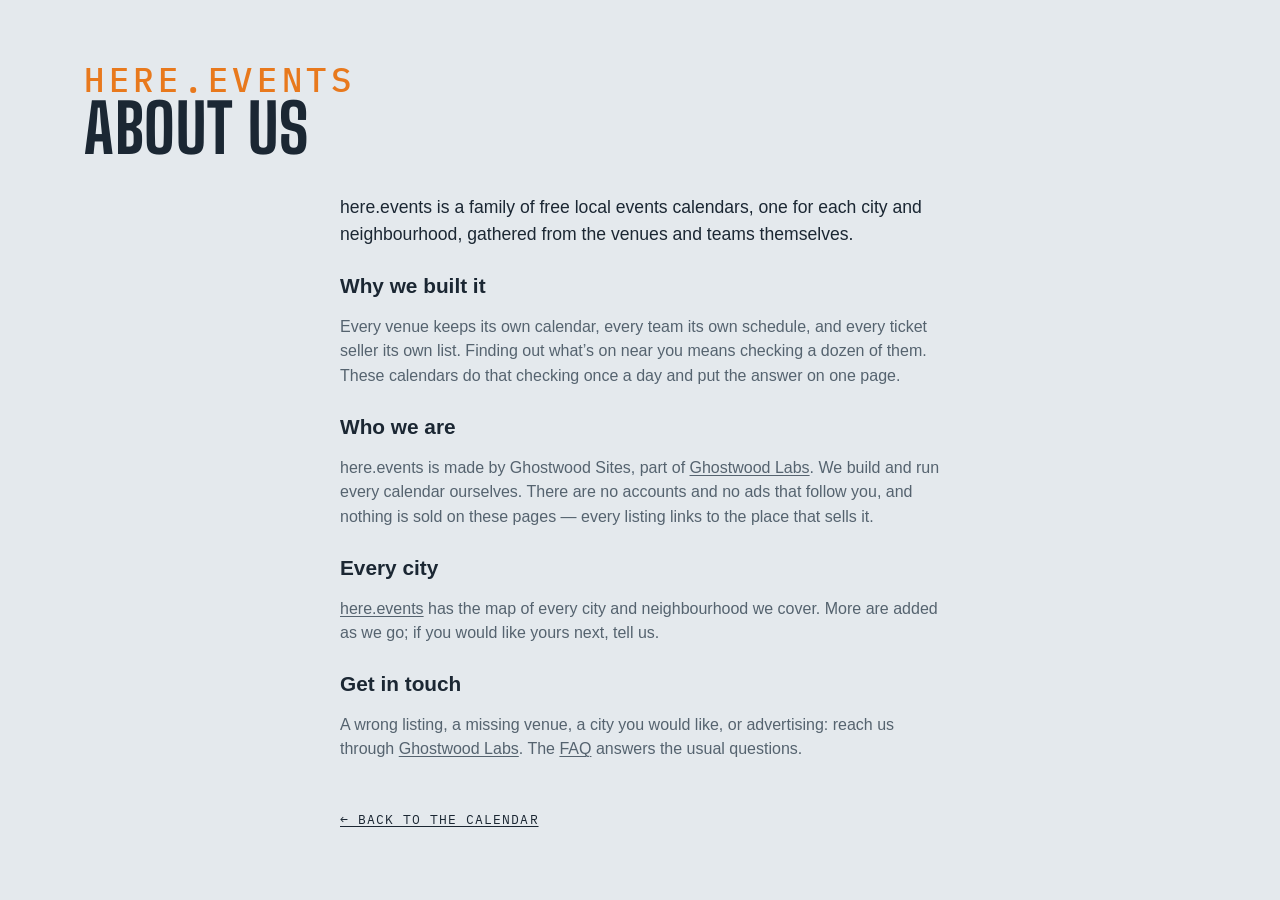
==== site/about.html @ 15df8cbb "Sources and About Us as their own pages, FAQ the same on every site, More Cities centred Co-Authored" ====
<!DOCTYPE html>
<html lang="en">
<head>
<meta charset="utf-8">
<meta name="viewport" content="width=device-width, initial-scale=1, viewport-fit=cover">
<meta name="theme-color" media="(prefers-color-scheme: light)" content="#edf1f4">
<meta name="theme-color" media="(prefers-color-scheme: dark)" content="#141a20">
<script>
  try {
    var t = localStorage.getItem('lqa-theme');
    var PHONE = '(max-width: 640px), (pointer: coarse) and (max-height: 500px)';
    if ((t === 'light' || t === 'dark') && !matchMedia(PHONE).matches) document.documentElement.dataset.theme = t;
  } catch (e) { /* no storage — system it is */ }
</script>
<title>About Us — here.events</title>
<meta name="description" content="About here.events: free local events calendars for each city and neighbourhood, gathered from the venues and teams themselves.">
<link rel="icon" href="favicon.svg" type="image/svg+xml">
<link rel="preconnect" href="https://fonts.googleapis.com">
<link rel="preconnect" href="https://fonts.gstatic.com" crossorigin>
<link href="https://fonts.googleapis.com/css2?family=Big+Shoulders:opsz,wght@10..72,500;10..72,700&family=IBM+Plex+Mono:wght@400;500&display=swap" rel="stylesheet">
<link rel="stylesheet" href="styles.css?v=__V__">
<script src="city.js?v=__V__"></script>
</head>
<body>

<!-- the Ghostwood Labs mark, drawn once; the masthead and the footer <use> it -->
<svg width="0" height="0" style="position:absolute" aria-hidden="true">
  <symbol id="gw-mark" viewBox="0 0 576 576">
    <g fill="none" stroke="currentColor" stroke-width="24" stroke-linecap="round" stroke-linejoin="round">
      <path d="M300.19 51.03A26 26 0 0 1 275.81 51.03L235.63 29.71A26 26 0 0 0 210.57 30.08L103.63 91.02A26 26 0 0 0 90.5 113.61L90.5 161.4A26 26 0 0 1 77.38 183.98L39.62 205.52A26 26 0 0 0 26.5 228.1L26.5 347.9A26 26 0 0 0 39.62 370.48L77.38 392.02A26 26 0 0 1 90.5 414.6L90.5 462.39A26 26 0 0 0 103.63 484.98L210.57 545.92A26 26 0 0 0 235.63 546.29L275.81 524.97A26 26 0 0 1 300.19 524.97L340.37 546.29A26 26 0 0 0 365.43 545.92L472.37 484.98A26 26 0 0 0 485.5 462.39L485.5 414.6A26 26 0 0 1 498.62 392.02L536.38 370.48A26 26 0 0 0 549.5 347.9L549.5 228.1A26 26 0 0 0 536.38 205.52L498.62 183.98A26 26 0 0 1 485.5 161.4L485.5 113.61A26 26 0 0 0 472.37 91.02L365.43 30.08A26 26 0 0 0 340.37 29.71L300.19 51.03Z"/>
      <path d="M288 57.5L288 177.5"/>
      <path d="M288 518.5L288 403.5"/>
      <path d="M90.5 176.5L144.63 204.58A26 26 0 0 0 169.19 204.26L209.58 181.92A26 26 0 0 0 223 159.17L223 101.5L158.5 137.5"/>
      <path d="M485.5 176.5L431.37 204.58A26 26 0 0 1 406.81 204.26L366.42 181.92A26 26 0 0 1 353 159.17L353 101.5L417.5 137.5"/>
      <path d="M157 211L157 287.5"/>
      <path d="M419 211L419 287.5"/>
      <path d="M90.5 399.5L144.63 371.42A26 26 0 0 1 169.19 371.74L209.58 394.08A26 26 0 0 1 223 416.83L223 474.5L158.5 438.5"/>
      <path d="M485.5 399.5L431.37 371.42A26 26 0 0 0 406.81 371.74L366.42 394.08A26 26 0 0 0 353 416.83L353 474.5L417.5 438.5"/>
      <path d="M26.5 288L92 325.5L92 250.5"/>
      <path d="M549.5 288L484 325.5L484 250.5"/>
    </g>
  </symbol>
</svg>

<!-- About us (Steve, 2026-10-29: "Create an about us section just to the left of FAQ, make it work
     the same"): one shared page for every city, word for word, like the FAQ. Styled by .ad-page. -->
<header class="masthead">
  <div class="masthead-text">
    <p class="eyebrow">here.events</p>
    <h1>About Us</h1>
  </div>
</header>
<main class="ad-page about-page">
  <p class="ad-lead">here.events is a family of free local events calendars, one for each city and neighbourhood, gathered from the venues and teams themselves.</p>

  <h2>Why we built it</h2>
  <p>Every venue keeps its own calendar, every team its own schedule, and every ticket seller its own list. Finding out what’s on near you means checking a dozen of them. These calendars do that checking once a day and put the answer on one page.</p>

  <h2>Who we are</h2>
  <p>here.events is made by Ghostwood Sites, part of <a href="https://ghostwoodlabs.com/" rel="noopener">Ghostwood Labs</a>. We build and run every calendar ourselves. There are no accounts and no ads that follow you, and nothing is sold on these pages — every listing links to the place that sells it.</p>

  <h2>Every city</h2>
  <p><a href="https://here.events/">here.events</a> has the map of every city and neighbourhood we cover. More are added as we go; if you would like yours next, tell us.</p>

  <h2>Get in touch</h2>
  <p>A wrong listing, a missing venue, a city you would like, or advertising: reach us through <a href="https://ghostwoodlabs.com/" rel="noopener">Ghostwood Labs</a>. The <a href="faq.html">FAQ</a> answers the usual questions.</p>

  <a class="ad-back" href="./">← Back to the calendar</a>
</main>
</body>
</html>
---- site/styles.css ----
/* Lower Queen Anne Events — overcast-sky palette, marquee display type. */

:root {
  --sky: #e4e9ed;        /* overcast paper (a step down from #edf1f4, Steve 2026-10-12: "a little less glaring") */
  --mist: #f7f9fb;       /* card surface (was pure white) */
  --ink: #1b2733;        /* Puget ink */
  --ink-soft: #55636f;
  --ink-bright: #1b2733; /* the logo: pure white in the dark palette, ink here */
  --line: #c3ccd4;
  --gold: #e8791d;       /* Space Needle "Galaxy Gold" */
  --gold-soft: #fbe9d8;
  /* Color coding is muted (a step back from the pure primaries) and each
     group keeps to its own family so a dot or stripe reads as what it is:
     venues are cool (blue → violet → teal), event types are warm (yellow →
     orange → red → pink). */
  /* venue hues (chips, grid ticks, agenda tags): a sweep from teal through
     blue and violet to magenta, neighbors alternating light and dark */
  /* all three families sit a step back from the pure primaries: the same
     hues, less glare, so the stripes and ticks read after the titles */
  --v-moody: #9e2e2e; --v-q2: #2e9e4f; --v-dkr: #6f2e9e; --v-moodyamp: #9e902e; --v-acllive: #2e8b9e; --v-threeten: #9e2e6b; /* the rooms, one hue each (city.js cssVar), spread round the wheel */
  --v-bass: #4a9e2e; --v-cota: #332e9e; --v-germania: #9e532e; --v-heb: #2e9e74; --v-dell: #952e9e; --v-zilker: #879e2e;
  --v-stubbs: #2e669e; --v-emos: #9e2e45; --v-mohawk: #2e9e37; --v-scoot: #582e9e; --v-antones: #9e792e; --v-catil: #2e9e9a;
  --v-concourse: #9e2e82; --v-radioeast: #619e2e; --v-whitewater: #2e409e;
  --venue-text: 72%;     /* how much of the venue hue the card's venue label keeps (light mode) */
  --tint: 26%;           /* the venue wash behind a series card (light mode; 13% in the dark palette) */
  --row-a: #f3f6f8; --row-b: #d6dde3; /* the list's rows alternate light and dark grey; only a series keeps its venue's hue (Steve, 2026-10-20) */
  /* event-type hues (calendar ticks, agenda right edge): concerts salmon and
     arts crimson keep clear of the brand orange; movies slate = "quiet" */
  --t-concert: #d9664f;
  --t-sports: #d4b106;
  --t-arts: #b8303f;
  --t-movie: #7a8a99;
  --t-community: #d63f9c;
  --t-expo: #2a9d8f;      /* conventions & expos: turquoise, the one hue the types didn't use */
  --t-bar: #c28a12;       /* bar nights: amber, an ale between the sports yellow and concert salmon */
  --alert: #e02b26;       /* cancelled / postponed notes: plain bright red */
  --barh-base: 3.4rem;   /* the pinned filter bar's height (chips 2.25rem + padding) */
  --titleh: 1.7rem;      /* the bar's title line (1.2rem + .5rem gap), added while scrolled */
  --barh: var(--barh-base); /* what the sticky things below the bar offset by */
  --rule: color-mix(in srgb, var(--line), var(--ink-soft)); /* list dividers: a step brighter than --line */
  /* the scorebug (the live game block, .tf-bug): a light panel in this theme, the broadcast's charcoal in the dark one (Steve, 2026-10-12: the charcoal panel on the light card looked bad) */
  --bug-bg: #f9fafb; --bug-frame: #c9d2da; --bug-ink: #1b2733; --bug-soft: #55636f; --bug-dim: #7c8894; --bug-rowline: #d5dce3; --bug-off: #b3bcc5; --bug-muted: #6b7784; --bug-score-bg: #ffffff; --bug-shadow: rgba(15, 25, 35, .10); --bug-redzone: #c8261f;
  --bug-bw: 1px; --frame: var(--line); --frame-w: 1px; /* the game block's frame and the bug's rules: hairlines in the card's line colour here, the 2px broadcast frame in the dark theme (Steve, 2026-10-12: "soften … the borders in general") */
  --cell-mix: 22%; --cell-ink: var(--ink); --cell-bar: 4px; --cell-shadow: none; /* the bug's team cells: a wash of the club colour with a bar of it at the left and ink type, instead of the solid cell ("soften the colors here") */
  --tick-mix: var(--ink); --tick-pct: 65%; /* the refresh countdown ring: the club's colour mixed toward ink here, toward white on the dark ground (the mix itself is written in the .tf-refresh rule: a token holding var(--team-2) would resolve here on :root, where no club colour exists, and come out empty) */
  --dot: color-mix(in srgb, var(--ink-soft) 40%, transparent); /* the dotted underline under the watch strip's links */
  --display: "Big Shoulders", "Arial Narrow", sans-serif;
  --body: -apple-system, BlinkMacSystemFont, "Segoe UI", "Helvetica Neue", sans-serif;
  --mono: "IBM Plex Mono", ui-monospace, Menlo, monospace;
}
/* Dark palette. Applies when the system prefers dark and the visitor hasn't
   picked Light, or whenever they've picked Dark (the toggle sets
   data-theme on <html>; "system" leaves it unset). The two blocks must
   stay identical — CSS has no way to give one ruleset two unrelated
   conditions. */
@media (prefers-color-scheme: dark) {
  :root:not([data-theme="light"]) {
    color-scheme: dark;
    --sky: #141a20; --mist: #1d252e; --ink: #e8edf1; --ink-soft: #9aa7b2; --ink-bright: #ffffff;
    --line: #333f4a; --gold: #f08a33; --gold-soft: #3a2a1a;
    --v-moody: #ea8686; --v-q2: #86eaa3; --v-dkr: #c086ea; --v-moodyamp: #eadd86; --v-acllive: #86d9ea; --v-threeten: #ea86bc;
    --v-bass: #9fea86; --v-cota: #8a86ea; --v-germania: #eaa786; --v-heb: #86eac4; --v-dell: #e186ea; --v-zilker: #d5ea86;
    --v-stubbs: #86b7ea; --v-emos: #ea869a; --v-mohawk: #86ea8e; --v-scoot: #ab86ea; --v-antones: #eac886; --v-catil: #86eae6;
    --v-concourse: #ea86d0; --v-radioeast: #b3ea86; --v-whitewater: #8696ea;
    --venue-text: 100%; --tint: 13%;
    --row-a: #1e252c; --row-b: #2c343c;
    --t-concert: #f0806a; --t-sports: #f2d21b; --t-arts: #d63a4f;
    --t-movie: #8b9db0; --t-community: #e660a8; --t-expo: #4fd1c5; --t-bar: #e3ad3c; --alert: #ff4b3e;
    --bug-bg: #2b2d30; --bug-frame: #c9cdd2; --bug-ink: #f4f4f4; --bug-soft: #d5d8dc; --bug-dim: #b9bec4; --bug-rowline: #5c6167; --bug-off: #6a6d72; --bug-muted: #4a4f56; --bug-score-bg: #fafafa; --bug-shadow: rgba(0, 0, 0, .35); --bug-redzone: #ff7b7b;
  --bug-bw: 2px; --frame: var(--ink-soft); --frame-w: 2px; --cell-mix: 100%; --cell-ink: #fff; --cell-bar: 0px; --cell-shadow: 0 1px 2px rgba(0, 0, 0, .5);
    --bug-bw: 2px; --frame: var(--ink-soft); --frame-w: 2px; --cell-mix: 100%; --cell-ink: #fff; --cell-bar: 0px; --cell-shadow: 0 1px 2px rgba(0, 0, 0, .5);
    --tick-mix: white; --tick-pct: 45%;
    --dot: color-mix(in srgb, var(--ink-soft) 60%, transparent);
  }
}
:root[data-theme="dark"] {
  color-scheme: dark;
  --sky: #141a20; --mist: #1d252e; --ink: #e8edf1; --ink-soft: #9aa7b2; --ink-bright: #ffffff;
  --line: #333f4a; --gold: #f08a33; --gold-soft: #3a2a1a;
  --v-moody: #ea8686; --v-q2: #86eaa3; --v-dkr: #c086ea; --v-moodyamp: #eadd86; --v-acllive: #86d9ea; --v-threeten: #ea86bc;
  --v-bass: #9fea86; --v-cota: #8a86ea; --v-germania: #eaa786; --v-heb: #86eac4; --v-dell: #e186ea; --v-zilker: #d5ea86;
  --v-stubbs: #86b7ea; --v-emos: #ea869a; --v-mohawk: #86ea8e; --v-scoot: #ab86ea; --v-antones: #eac886; --v-catil: #86eae6;
  --v-concourse: #ea86d0; --v-radioeast: #b3ea86; --v-whitewater: #8696ea;
  --venue-text: 100%; --tint: 13%;
  --row-a: #1e252c; --row-b: #2c343c;
  --t-concert: #f0806a; --t-sports: #f2d21b; --t-arts: #d63a4f;
  --t-movie: #8b9db0; --t-community: #e660a8; --t-expo: #4fd1c5; --t-bar: #e3ad3c; --alert: #ff4b3e;
  --bug-bg: #2b2d30; --bug-frame: #c9cdd2; --bug-ink: #f4f4f4; --bug-soft: #d5d8dc; --bug-dim: #b9bec4; --bug-rowline: #5c6167; --bug-off: #6a6d72; --bug-muted: #4a4f56; --bug-score-bg: #fafafa; --bug-shadow: rgba(0, 0, 0, .35); --bug-redzone: #ff7b7b;
  --tick-mix: white; --tick-pct: 45%;
  --dot: color-mix(in srgb, var(--ink-soft) 60%, transparent);
}
:root[data-theme="light"] { color-scheme: light; }

* { box-sizing: border-box; }
html { scroll-behavior: smooth; overflow-x: clip; } /* clip: the footer bleeds to the viewport edges */
@media (prefers-reduced-motion: reduce) { html { scroll-behavior: auto; } }
/* the page is 62rem wide, and steps wider on big screens so event names
   get a single line: the calendar column is fixed, so all of the extra
   width goes to the cards (the footer line follows) */
:root { --pagew: 62rem; }
@media (min-width: 1180px) { :root { --pagew: 72rem; } }
@media (min-width: 1360px) { :root { --pagew: 80rem; } }
body {
  /* no bottom padding: the sticky footer is the page's last thing, and any
     padding here would show as a blank band under it once the list is short.
     A column flex at least a viewport tall, so a short page (the Teams view
     with one team) still puts the footer at the bottom edge */
  display: flex; flex-direction: column; min-height: 100vh; min-height: 100dvh;
  margin: 0 auto; padding: 0 1.25rem; max-width: var(--pagew);
  background: var(--sky); color: var(--ink);
  font: 16px/1.55 var(--body);
}
/* flex items refuse to shrink below their content's minimum width, so one
   unwrappable line (a TV listing, the compact bar's title) would push a whole
   section past a phone's edge; let them shrink like blocks */
body > * { min-width: 0; }
a { color: inherit; text-underline-offset: 2px; }
:focus-visible { outline: 2px solid var(--ink-soft); outline-offset: 2px; }

/* ---- masthead ---- */
.masthead {
  display: flex; flex-wrap: wrap; gap: 1.5rem; align-items: flex-end;
  justify-content: space-between; padding: 2.5rem 0 1rem;
}
.eyebrow {
  font-family: var(--mono); font-size: .8rem; letter-spacing: .12em;
  text-transform: uppercase; color: var(--gold); margin: 0 0 .3rem;
}
h1 {
  font-family: var(--display); font-weight: 700; font-size: clamp(2.6rem, 7vw, 4.2rem);
  line-height: .92; text-transform: uppercase; letter-spacing: .01em; margin: 0;
}
.masthead-text { min-width: 0; max-width: 100%; } /* a flex item would grow to its widest line and push past a phone's edge */
/* "More Cities" (See All until 2026-10-13, Other Places until 2026-10-18): the pill before the theme pill, to the same map (Steve, 2026-10-12); in the pinned bar the chip's text folds away and the map glyph stays */
/* Add To My Calendar: the first of the masthead's tools (Steve, 2026-10-26, "should move here" — beside More Cities; in the bar from 2026-09-16 until then), sized like the More Cities pill beside it */
.masthead-tools #subscribeBtn { order: 3; display: inline-flex; align-items: center; gap: .45rem; min-height: calc(1.7rem + 8px); padding: 0 .95em; }
.masthead-tools #subscribeBtn svg { width: 1rem; height: 1rem; flex: none; }
.masthead-tools #subscribeBtn:hover { border-color: var(--ink-soft); }
.bar-title .masthead-tools #subscribeBtn { min-height: 1.7rem; padding: 0 .5em; } /* icon-only in the title line, like the pill (the label rule is .bar-title .masthead-tools .chip span) */
.masthead-tools .see-all { order: 4; display: inline-flex; align-items: center; gap: .45rem; min-height: calc(1.7rem + 8px); padding: 0 .95em; text-decoration: none; }
.masthead-tools .see-all svg { width: 1rem; height: 1rem; fill: none; stroke: currentColor; stroke-width: 1.6; stroke-linejoin: round; stroke-linecap: round; }
.masthead-tools .see-all:hover { border-color: var(--ink-soft); }
.bar-title .masthead-tools .see-all { min-height: 1.7rem; padding: 0 .5em; }
/* the mark and the name as one thing: the mark stretches to the text's
   height (eyebrow + title) and keeps square, in the footer mark's white */
.masthead { --mast-title: clamp(2.6rem, 7vw, 4.2rem); } /* the title's size; the eyebrow and the mark are cut from it */
.masthead h1 { font-size: var(--mast-title); }
/* the picture (Steve, 2026-09-21: line art, the Needle's crown the focus):
   the top of the Space Needle from the Highsmith aerial, traced to single
   smooth lines at build (a gradient-magnitude pass over the photo, see the
   memory note), a 4.5:1 window from the spire tip to the Queen Anne treeline
   with the Needle centred and the Cascades ridge behind
   (design/lqa-masthead-lines-gen.py). The
   drawing is a luminance mask (masthead-lines.png, white = line) over a box
   of ink, so the lines are the palette's own ink in either theme. A band
   behind the masthead, the Needle toward the right, dissolving into the page
   on every side — no hard edge where the art stops (Steve, 2026-09-21) */
.masthead { min-height: 11rem; overflow: hidden; isolation: isolate; } /* a slim band (Steve, 2026-09-20: minimal) */
.masthead-photo { /* the drawing fills the gap between the name and the theme pill (Steve, 2026-10-05: "in all the modes try to make it fill this space"): a flex item between them, as tall as the band (the negative margins reach over the band's padding) */
  order: 1; flex: 1 1 0; align-self: stretch; min-width: 0; z-index: -1;
  margin: -2.5rem 0 -1rem; pointer-events: none;
  background: #fff; opacity: .9; /* white lines on the dark palette, black on the light one (Steve: "white and black with antialiasing") */
  -webkit-mask-image: url(masthead-lines.png), linear-gradient(to right, transparent 0%, #000 10%, #000 92%, transparent 100%), linear-gradient(to bottom, #000 0%, #000 58%, transparent 100%);
  mask-image: url(masthead-lines.png), linear-gradient(to right, transparent 0%, #000 10%, #000 92%, transparent 100%), linear-gradient(to bottom, #000 0%, #000 58%, transparent 100%);
  -webkit-mask-size: auto 100%, 100% 100%, 100% 100%; mask-size: auto 100%, 100% 100%, 100% 100%; /* the drawing at the band's height, however wide the gap: the Needle stays whole, the ridge beside it shows as far as the gap allows */
  -webkit-mask-position: 50% 0%, 0 0, 0 0; mask-position: 50% 0%, 0 0, 0 0; /* the Needle is at the drawing's centre, so its spire is the centre of the gap at every width (Steve, 2026-10-05: "make the center the top of the needle") */
  -webkit-mask-repeat: no-repeat; mask-repeat: no-repeat;
  mask-mode: luminance, alpha, alpha;
  -webkit-mask-composite: source-in; mask-composite: intersect;
}
.masthead-tools { order: 2; }
:root[data-theme="light"] .masthead-photo { background: #000; opacity: .7; }
@media (prefers-color-scheme: light) { :root:not([data-theme="dark"]) .masthead-photo { background: #000; opacity: .7; } }
.masthead-text { position: relative; }
.masthead .eyebrow { font-size: calc(var(--mast-title) * .5); font-weight: 500; letter-spacing: .14em; margin-bottom: .1rem; line-height: 1; } /* "Seattle": half the title's size (Steve, 2026-09-16: twice the quarter it was), a shade bolder */
/* the masthead's tools (Steve, 2026-09-14): Add To My Calendar (back here
   2026-10-26), the More Cities pill and the theme pill at the masthead's
   right end — the bar below keeps its room for the switch, filters, search,
   the clubs and the season calendar chip */
.masthead { position: relative; }
.masthead-tools { display: flex; align-items: center; gap: .6rem; flex: none; margin-left: auto; }
.sub { color: var(--ink-soft); max-width: 34rem; margin: .8rem 0 0; }

.updated { /* the "Updated …" stamp: an eyebrow line under the title, spaced like the one above it */
  margin: .3rem 0 0; min-height: 1em;
}
/* Solid-ink pill with the page background as its text — a dark pill in
   light mode, a light one in dark — softened on hover (the event sheet's
   Tickets button). */
.btn-cal {
  display: inline-flex; align-items: center; gap: .55em; margin: auto 0;
  font: 600 1rem/1 var(--body); color: var(--sky); background: var(--ink);
  border: 0; border-radius: 999px; padding: .85em 1.4em .85em 1.15em; cursor: pointer;
  transition: background .15s, color .15s;
}
.btn-cal svg { width: 1.15em; height: 1.15em; flex: none; }
.btn-cal:hover { background: var(--ink-soft); color: var(--sky); }
/* the subscribe pop: app.js placeSubscribePop fixes it under the masthead's
   Add To My Calendar button (right edges aligned); these are the fallback
   position and the look */
.pop {
  position: absolute; right: 0; top: calc(100% + 1.1rem); z-index: 10;
  width: min(18rem, 100%); background: var(--mist); border: 1px solid var(--line);
  border-radius: 8px; padding: 1rem 1.1rem; box-shadow: 0 8px 28px rgba(15, 25, 35, .18);
  font-size: .92rem;
}
.pop p { margin: 0 0 .6rem; }
.pop > :last-child { margin-bottom: 0; }
/* everything in the pop sits on one centre line: the checkbox row, the
   three named calendar tiles, the QR / Copy Link chips, then the note */
.pop-tiles { display: grid; grid-template-columns: repeat(3, 4.6rem); justify-content: center; gap: .6rem; margin: 0 0 .7rem; }
.pop-tools { display: flex; justify-content: center; gap: .5rem; margin: 0 0 .9rem; }
.pop-tools .chip { display: inline-flex; align-items: center; gap: .4rem; text-decoration: none; padding: .45em .85em; }
.pop-tools .chip svg { width: 1rem; height: 1rem; flex: none; color: var(--gold); }
.pop-tools .chip:hover { border-color: var(--ink-soft); }
/* Copy Link: a check replaces the icon for a moment after copying */
.pop-tools .chip.is-done svg { display: none; }
.pop-tools .chip.is-done::before { content: "✓"; font-weight: 700; line-height: 1; }
.qr-panel { text-align: center; margin-bottom: .6rem; }
#qrImg {
  display: inline-block; width: 170px; height: 170px;
  background: #fff; padding: 6px; border-radius: 8px;
}
#qrImg svg { display: block; width: 100%; height: 100%; }
/* a tile: the service's icon over its name */
.tile {
  display: grid; justify-items: center; gap: .4rem;
  padding: .6rem .3rem .5rem; border: 1px solid var(--line); border-radius: 10px;
  background: var(--sky); text-decoration: none; color: var(--ink-soft);
}
.tile-logo { width: 2.4rem; height: 2.4rem; border-radius: 8px; object-fit: contain; }
.tile span { font-family: var(--mono); font-size: .62rem; text-transform: uppercase; letter-spacing: .08em; line-height: 1; }
.tile:hover { border-color: var(--ink-soft); color: var(--ink); }
/* ---- filter bar: one row of matching chips ---- */
/* Funnel (filters), Reset, Copy link, Add To Calendar, then the theme toggle
   at the right end. position: relative makes the bar the box the subscribe
   pop hangs from. */
.filterbar {
  display: flex; flex-wrap: nowrap; gap: .6rem; align-items: center;
  margin: .75rem 0 0; position: relative;
}
.filterbar > * { flex-shrink: 0; }
.filterbar .chip {
  display: inline-flex; align-items: center; gap: .45rem; min-height: 2.25rem;
  position: relative; /* for the visually-hidden labels in .is-tight */
}
.filterbar .chip svg { width: 1rem; height: 1rem; flex: none; }
.filterbar .chip:not(:disabled):hover { border-color: var(--ink-soft); }
/* the funnel's chevron is the panel's open/closed indicator. Its outline is
   deliberately the same whether or not a filter is active — Reset lighting
   up is the "something's filtered" signal. */
/* The bar can't wrap. When its content wouldn't fit — app.js measures and
   sets .is-tight — the view switch's words go (see .view-toggle); the labeled
   Add To My Calendar chip that used to shed its label here left the bar for
   the masthead 2026-10-26. */
/* the Teams chip is a switch: solid while its view is on show */
/* the view switch: list | month | home teams, a three-stop pill like the theme's (same rules, .view-toggle) */
.view-toggle[data-active="month"] .theme-knob { left: calc(3px + var(--tt)); }
.view-toggle[data-active="teams"] .theme-knob { left: calc(3px + 2 * var(--tt)); }
.view-toggle button[aria-checked="true"] { color: var(--sky); }
/* while the Teams view is up the agenda's own controls step aside — the
   filters, search, the Today floater, Add To Calendar and the phone's calendar chip */
html.teams-open .search-wrap,
html.teams-open .cal-toggle { display: none; } /* Add To Calendar stays: in Teams mode it offers the club's season feed */
html.teams-open #calToday { display: none; }
.cal-side:not(.is-float) .cal { margin-bottom: 1.6rem; } /* room for the TODAY tab below the docked card */
/* the search box: a chip that takes typing, a magnifier at its right end and
   no placeholder; it gives up width first when the row gets tight */
.filterbar .search-wrap { position: relative; display: flex; flex: 1 1 10rem; min-width: 10rem; max-width: none; } /* the whole of the row's slack (Steve, 2026-10-24, "span the full width"; capped at 28rem from 2026-09-15 until then) */ /* takes whatever room the row has left, never less than a word's worth: the chips drop their labels first (is-tight) */
#searchBox {
  width: 100%; font: 500 .85rem/1 var(--body); color: var(--ink); background: var(--mist);
  border: 1px solid var(--line); border-radius: 999px; padding: .5em 2.4em .5em .95em; min-height: 2.25rem;
  -webkit-appearance: none; appearance: none;
}
#searchBox::-webkit-search-cancel-button { margin-right: .2em; }
/* hover and focus both just brighten the edge — no orange ring on a text box */
#searchBox:hover { border-color: var(--ink-soft); }
#searchBox:focus, #searchBox:focus-visible { outline: none; border-color: var(--ink); }
.search-wrap svg {
  position: absolute; right: .85rem; top: 50%; width: 1rem; height: 1rem;
  transform: translateY(-50%); color: var(--ink-soft); pointer-events: none;
}
/* Right end of the bar, left to right: the calendar chip (narrow layouts
   only), then the season calendar chip (DOM order keeps the chips together;
   flex order places them); the search box grows to fill the gap before them.
   Add To My Calendar was the bar's last chip from 2026-09-16 to 2026-10-26. */
#calToggle { order: 2; }
#viewToggle { order: -1; } /* the view switch leads the bar in either mode (Steve, 2026-09-14) */
/* light / dark: a two-stop pill at the bar's right end, the ink knob
   sliding under the stop in effect (the system's side until a click) */
.theme-toggle {
  position: relative; display: inline-flex; order: 5;
  padding: 3px; border: 1px solid var(--line); border-radius: 999px; background: var(--mist);
}
.theme-toggle { --tt: 2rem; cursor: pointer; } /* stop width — wider on phones for the tap target; the rim and the knob are click targets too (a press anywhere steps the pill) */
.theme-toggle button {
  position: relative; z-index: 1; width: var(--tt); height: 1.7rem; cursor: pointer;
  background: none; border: 0; padding: 0; color: var(--ink-soft); border-radius: 999px;
  display: grid; place-items: center;
}
.theme-toggle button svg { width: 1rem; height: 1rem; }
.theme-toggle button[aria-checked="true"] { color: var(--sky); } /* still a click target: any stop flips */
.theme-toggle button:not([aria-checked="true"]):hover { color: var(--ink); }
.theme-knob {
  position: absolute; top: 3px; left: 3px; width: var(--tt); height: calc(100% - 6px);
  border-radius: 999px; background: var(--ink); transition: left .18s; /* ink knob, page-colored icon — like a checked box */
}
.theme-toggle[data-active="dark"] .theme-knob { left: calc(3px + var(--tt)); }
.theme-toggle[data-active="system"] .theme-knob { left: calc(3px + 2 * var(--tt)); }
@media (prefers-reduced-motion: reduce) { .theme-knob { transition: none; } }
/* the view stops carry their words — List · Month · Teams — while the bar has room (Steve, 2026-10-24,
   "span the full width … display text for the icons if there is space"; Kona first, every city the same day):
   is-tight (app.js fitFilterBar / fitTeamStrip) drops them back to icons, and the ink knob is measured under
   the lit stop by app.js placeKnob (--knob-x/--knob-w), whatever its width. After the .theme-toggle rules so
   width: auto wins. */
.view-toggle button { width: auto; min-width: var(--tt); padding: 0 .7rem 0 .55rem; gap: .4rem; display: inline-flex; align-items: center; justify-content: center; }
.view-toggle .vt-label { font: 500 .8rem/1 var(--body); letter-spacing: .01em; white-space: nowrap; }
.filterbar.is-tight .view-toggle button { padding: 0; width: var(--tt); }
.filterbar.is-tight .vt-label { display: none; }
.view-toggle[data-active] .theme-knob { left: var(--knob-x, 3px); width: var(--knob-w, var(--tt)); transition: left .18s, width .18s; }
@media (prefers-reduced-motion: reduce) { .view-toggle[data-active] .theme-knob { transition: none; } }
/* the Filter button rides at the end of the view pill, past a hairline, in every mode (Steve, 2026-10-24,
   "for all sites, and modes combine these"): icon + word like the stops, the word going with is-tight; while
   the panel is open it wears the ink like a knob of its own. It is not a stop: the knob never moves to it. */
.view-toggle .vt-filter { width: auto; min-width: var(--tt); padding: 0 .7rem 0 .55rem; } /* a stop like the others — no divider (Steve, 2026-10-24: "vert lines should be consistent") */
.filterbar.is-tight .view-toggle .vt-filter { width: auto; padding: 0 .35rem 0 .4rem; }
.view-toggle .vt-filter[aria-expanded="true"], .view-toggle .vt-filter[aria-expanded="true"]:hover { background: var(--ink); color: var(--sky); border-radius: 999px; }
/* the bar stays pinned at the top while the list scrolls (--barh is its
   height — the month dividers and the calendar strip stick just below it);
   the panel floats open under it, over the content, which stays put */
.filter-area {
  position: sticky; top: 0; z-index: 30; background: var(--sky);
  padding: .55rem 0 .6rem; margin-top: .2rem;
}
.filter-area .filterbar { margin: 0; }
/* the pinned bar's title: one slim line above the chips in the masthead's
   face, shown once the masthead itself has scrolled off; --titleh is what
   it adds to the bar, and html.is-scrolled adds that to --barh */
.bar-title { /* one size for all three parts */
  display: flex; align-items: baseline; gap: .9rem; white-space: nowrap;
  font-family: var(--display); font-weight: 700; font-size: 1.1rem; line-height: 1.2rem;
  text-transform: uppercase; letter-spacing: .02em; margin: 0 0 .5rem;
}
.bar-title[hidden] { display: none; } /* an author display beats the UA [hidden] rule */
.eyebrow[hidden], .bar-eyebrow[hidden] { display: none; } /* an empty eyebrow (a city with no neighbourhood) takes no room */
.bar-name { min-width: 0; overflow: hidden; text-overflow: ellipsis; } /* the title gives way first */
.bar-eyebrow { /* "Seattle" and "Updated …" in the masthead's eyebrow face */
  flex: none; font-family: var(--mono); font-weight: 400; letter-spacing: .08em; color: var(--gold);
}
#barUpdated { display: none; } /* the stamp is the footer's alone (Steve, 2026-09-16) */
html.is-scrolled { --titleh: 2.2rem; --barh: calc(var(--barh-base) + var(--titleh)); } /* the title line carries the masthead's tools while scrolled (app.js markStuck moves them): 1.7rem chips + the .5rem gap */
/* the tools in the title line: icon-only chips a size down, the theme pill scaled to match, at the line's right end (the pop still hangs from the bar below) */
.bar-title .masthead-tools { align-self: center; margin-left: auto; gap: .4rem; }
.bar-title .masthead-tools .chip { min-height: 1.7rem; padding: .2em .5em; }
.bar-title .masthead-tools .chip span { position: absolute; width: 1px; height: 1px; overflow: hidden; clip: rect(0 0 0 0); white-space: nowrap; }
.bar-title .masthead-tools .chip svg { width: 1rem; height: 1rem; }
.bar-title .theme-toggle { zoom: .8; }
.filter-panel {
  position: absolute; left: 0; right: 0; top: calc(100% + .5rem); z-index: 20;
  background: var(--mist); border: 1px solid var(--line);
  border-radius: 10px; padding: 1rem 1.1rem;
  box-shadow: 0 12px 36px rgba(0, 0, 0, .3);
  max-height: calc(100vh - 8rem); max-height: calc(100dvh - 8rem); overflow-y: auto;
}
/* Kayak-style panel: columns of checkbox rows, Select all | Clear all links
   per group, an "only" link on hover, and an event count on the right. */
/* the groups sit in columns with a rule between them (a rule above, on
   phones, where they stack) */
.fp-cols { display: grid; grid-template-columns: repeat(auto-fit, minmax(18rem, 1fr)); gap: 1.25rem 0; } /* wide enough that no name wraps; tablets get two columns */
.fp-group { padding: 0 1.25rem; min-width: 0; } /* columns share the width evenly; a long name clips with an ellipsis rather than pushing the next column out of the panel (2026-10-18, the neighbourhood rows) */
.fp-group:first-child { padding-left: 0; }
.fp-group:last-child { padding-right: 0; }
.fp-group + .fp-group { border-left: 1px solid var(--line); }
@media (max-width: 640px) {
  .fp-group { padding: 0; }
  .fp-group + .fp-group { border-left: 0; border-top: 1px solid var(--line); padding-top: 1.1rem; }
}
/* top row: preset chips (the lit one matches the current state) with the
   Sold Out and Holidays switches pushed to the right. They are switches, not
   allow boxes like the rows below (one narrows the list, one adds days), so
   they wear a pill-and-knob face instead of the tick box */
.fp-switch { position: relative; display: flex; align-items: center; gap: .5rem; cursor: pointer; }
.fp-switch input { position: absolute; opacity: 0; width: 1px; height: 1px; }
.sw {
  flex: none; width: 2rem; height: 1.15rem; position: relative;
  border: 1.5px solid var(--ink-soft); border-radius: 1rem; background: var(--mist);
  transition: background .15s, border-color .15s;
}
.sw::after {
  content: ""; position: absolute; top: .1rem; left: .1rem; width: .75rem; height: .75rem;
  border-radius: 50%; background: var(--ink-soft); transition: transform .15s, background .15s;
}
.fp-switch input:checked + .sw { background: var(--ink); border-color: var(--ink); }
.fp-switch input:checked + .sw::after { transform: translateX(.85rem); background: var(--mist); }
.fp-switch:hover .sw { border-color: var(--ink); }
.fp-switch input:focus-visible + .sw { outline: 2px solid var(--ink-soft); outline-offset: 2px; }
.fp-top { display: flex; align-items: center; gap: 1rem; padding: 0 1.25rem; margin: 0 0 1.1rem; }
/* one row that scrolls sideways at every width, never wraps (Steve,
   2026-09-22); a right-edge fade (.is-more-right, app.js presetEdge) says
   more chips sit beyond the edge and lifts once scrolled to the end */
.fp-presets { display: flex; flex-wrap: nowrap; align-items: center; gap: .4rem; flex: 1; min-width: 0; overflow-x: auto; scrollbar-width: none; padding: 2px 0; scroll-padding: 0 1rem; }
.fp-presets::-webkit-scrollbar { display: none; }
.fp-presets.is-more-right { -webkit-mask-image: linear-gradient(to right, #000 calc(100% - 2.6rem), transparent); mask-image: linear-gradient(to right, #000 calc(100% - 2.6rem), transparent); }
.fp-preset { flex: none; }
.fp-soldout { margin-left: auto; white-space: nowrap; flex: none; }
.fp-holidays { white-space: nowrap; flex: none; }
.fp-preset { font-size: .8rem; padding: .4em .85em; min-height: 2rem; }
.fp-preset:hover { border-color: var(--ink-soft); }
.fp-preset.is-on { background: var(--ink); color: var(--sky); border-color: var(--ink); }
.fp-group h3 {
  white-space: nowrap; /* never wraps (Steve, 2026-09-22) */
  font-family: var(--mono); font-size: .68rem; text-transform: uppercase;
  letter-spacing: .1em; color: var(--ink); margin: 0 0 .35rem; font-weight: 700; /* bold, ink (Steve, 2026-09-22) */
  display: flex; align-items: baseline; gap: .6rem;
}
/* All · None at the heading's right end: plain words in the heading's own face, not chips */
.fp-allnone { margin-left: auto; display: inline-flex; align-items: baseline; gap: .35rem; font-weight: 500; color: var(--ink-soft); } /* the links stay quiet next to the bold title */
.fp-allnone i { font-style: normal; opacity: .6; }
.fp-set { font: inherit; letter-spacing: inherit; text-transform: inherit; color: var(--ink-soft); background: none; border: 0; padding: 0; cursor: pointer; text-decoration: underline; text-decoration-color: color-mix(in srgb, var(--ink-soft) 50%, transparent); text-underline-offset: 2px; }
.fp-set:hover { color: var(--ink); text-decoration-color: currentColor; }
.fp-list { display: flex; flex-direction: column; }
.fp-list + h3 { margin-top: 1rem; } /* a second group stacked in the same column */
.fp-list[hidden] + h3 { margin-top: 0; } /* a group folded away leaves the next heading level with the other columns' */
.fp-row { display: flex; align-items: center; gap: .5rem; padding: .3rem .35rem; border-radius: 6px; }
.fp-row:hover { background: var(--sky); }
.fp-check { position: relative; display: flex; align-items: center; gap: .6rem; cursor: pointer; min-width: 0; }
/* the Show | Hide pair at the row's end (Steve, 2026-09-22, third pass):
   two small words joined into one pill. Neither lit = no preference; the
   lit one is ink. Hide lit strikes the row's name */
.fp-seg { flex: none; display: inline-flex; margin-left: auto; border: 1.5px solid var(--line); border-radius: 999px; background: var(--mist); overflow: hidden; }
.fp-seg-b {
  font: inherit; font-size: .68rem; line-height: 1; letter-spacing: .02em; color: var(--ink-soft);
  background: none; border: 0; padding: .28rem .55rem; margin: 0; cursor: pointer;
}
.fp-seg-b + .fp-seg-b { border-left: 1.5px solid var(--line); }
.fp-seg-b:hover { color: var(--ink); background: color-mix(in srgb, var(--ink) 8%, transparent); }
.fp-seg-b[aria-pressed="true"] { color: var(--mist); background: var(--ink); }
.fp-seg-b:focus-visible { outline: 2px solid var(--ink-soft); outline-offset: 2px; }
.fp-check:hover .fp-name { color: var(--ink); }
.fp-name { font-size: .88rem; display: flex; align-items: center; gap: .45rem; white-space: nowrap; min-width: 0; }
.fp-name > * { overflow: hidden; text-overflow: ellipsis; } /* never wraps; a too-narrow column clips with an ellipsis */
.fp-name a { text-decoration-color: var(--line); }
.fp-name a:hover { text-decoration-color: var(--ink-soft); }
.fp-row:has(.fp-seg[data-mode="ex"]) .fp-name { opacity: .55; } /* a hidden row reads dimmed — the colour change alone, no strike-through (Steve, 2026-10-05) */
/* a city-wide site folds its column by neighbourhood (seattle-events, 2026-10-18): the neighbourhood's row carries a chevron that
   opens the rooms under it, indented behind a hairline; its Show | Hide pair works every room at once */
.fp-hood .fp-name { font-weight: 600; }
.fp-fold { flex: none; width: 1.15rem; height: 1.15rem; display: inline-flex; align-items: center; justify-content: center; border: 0; border-radius: 4px; background: none; padding: 0; margin: 0 -.1rem 0 -.2rem; color: var(--ink-soft); cursor: pointer; }
.fp-fold:hover { color: var(--ink); background: color-mix(in srgb, var(--ink) 8%, transparent); }
.fp-fold svg { width: .72rem; height: .72rem; transition: transform .15s; }
.fp-fold[aria-expanded="true"] svg { transform: rotate(90deg); }
.fp-sub { display: flex; flex-direction: column; margin: 0 0 .25rem 1rem; padding-left: .3rem; border-left: 1px solid var(--line); }
.fp-sub[hidden] { display: none; }
.fp-tail .fp-name { color: var(--ink-soft); font-style: italic; } /* the "More rooms" row at a group's foot: the rooms the usual view hides, folded (2026-10-18) */
.fp-tail:has(.fp-seg[data-mode="ex"]) .fp-name { opacity: 1; } /* it is usually all-Hide; dimming it too would make it vanish */
/* three groups — the two venue lists (Lower Queen Anne the wider), Teams
   (Steve, 2026-09-20; Capacity rows dropped 2026-09-22) */
@media (min-width: 641px) and (max-width: 899px) { .fp-tree .fp-cols { grid-template-columns: 1.1fr 1fr; } .fp-tree .fp-group:nth-child(3) { grid-column: 1; border-left: 0; padding-left: 0; padding-right: 1.25rem; border-top: 1px solid var(--line); padding-top: 1rem; margin-top: -.25rem; } } /* tablets: two columns, Teams under Lower Queen Anne (three squeezed the headings into wraps) */
@media (min-width: 900px) { .fp-tree .fp-cols { grid-template-columns: 1.15fr 1fr 1fr; } .fp-tree { right: auto; width: min(100%, 58rem); } } /* three columns of about twelve rows each (Festivals under Home Teams, 2026-10-05); the panel no wider than they need — it used to run the toolbar's width and stretch the rows across it (Steve: "feel free to shrink the width of the filter pop up") */
.fp-note { font-family: var(--mono); font-size: .66rem; color: var(--ink-soft); letter-spacing: .04em; margin-left: .35rem; } /* a band's seat range after its name */
.chip {
  font: 500 .85rem/1 var(--body); cursor: pointer; border-radius: 999px;
  padding: .5em .95em; background: var(--mist); color: var(--ink);
  border: 1px solid var(--line);
}

/* ---- agenda layout: list + docked mini calendar ---- */
.agenda { margin-top: 1.6rem; }
/* the view note: one plain line above the list while the view is not the
   usual one, the way back at its right (app.js renderViewNote) */
.view-note { display: flex; align-items: center; gap: .8rem; flex-wrap: wrap; margin: 0 0 1.1rem; padding: .55rem .9rem; border: 1px solid var(--line); border-radius: 10px; background: var(--mist); font-size: .88rem; }
.fp-group h3[hidden], .fp-list[hidden] { display: none; } /* a group with no rows in this city folds away with its heading (the flex displays above would otherwise beat [hidden]; Steve, 2026-10-11) */
.view-note[hidden] { display: none; }
.view-note .chip { margin-left: auto; font-size: .78rem; padding: .3em .75em; min-height: 1.9rem; }
/* the toast: a word above the footer after hiding something from the sheet, with Undo */
.toast { position: fixed; left: 50%; bottom: calc(3.6rem + env(safe-area-inset-bottom)); transform: translateX(-50%); z-index: 40; display: flex; align-items: center; gap: 1rem; padding: .6rem .6rem .6rem 1rem; border-radius: 999px; background: var(--ink); color: var(--sky); font-size: .88rem; box-shadow: 0 12px 36px rgba(0, 0, 0, .35); max-width: calc(100vw - 2rem); }
.toast[hidden] { display: none; }
.toast button { font: 700 .82rem/1 var(--body); color: var(--gold); background: none; border: 1px solid color-mix(in srgb, var(--sky) 35%, transparent); border-radius: 999px; padding: .45em .9em; cursor: pointer; }
.toast button:hover { border-color: var(--sky); }
.agenda, .teams { margin-bottom: 1.5rem; } /* the gap above the footer (its own top margin is auto) */
.agenda-layout {
  display: grid; grid-template-columns: minmax(0, 1fr) 18rem;
  gap: 0 2.5rem; align-items: start;
}
.agenda-layout > ol { grid-column: 1; }
.cal-side { position: sticky; top: calc(var(--barh) + .5rem); grid-column: 2; grid-row: 1; } /* same offset under the bar as the pops */
/* the Add To Calendar pop hangs over the docked calendar (same width, same right edge)
   and is shorter, so the calendar steps out while the pop is open */
.cal-side:not(.is-float) .cal { transition: opacity .15s; }
html.pop-open .cal-side:not(.is-float) .cal { opacity: 0; pointer-events: none; }
/* Below the page's full width (62rem + padding) the calendar never docks —
   beside the list it would squeeze the cards to a sliver — so from here
   down it floats over the list instead. */
@media (max-width: 1023px) {
  .agenda-layout { display: flex; flex-direction: column; }
  /* the grid's align-items: start carries over; the strip must span the
     column or it shrinks to its content (it has none, so its right edge —
     where the handle hangs — would be the left edge of the page) */
  .cal-side { align-self: stretch; width: 100%; }
  /* a zero-height sticky strip, first in the column, carrying the handle
     (hanging off its right end) and the floating calendar; both ride along
     as the list scrolls */
  .cal-side { order: -1; height: 0; top: calc(var(--barh) + .5rem); z-index: 15; }
  .cal-side.is-float .cal {
    position: absolute; z-index: 14; right: 0; top: 0; /* right under the pinned bar */
    width: min(22rem, 100%);
    max-height: calc(100vh - 5rem); max-height: calc(100dvh - 5rem); overflow-y: auto;
  }
  .cal-side.is-float .cal-month { box-shadow: 0 12px 36px rgba(0, 0, 0, .3); }
}

/* ---- the Month view: the month's events, as the filters leave them, on one calendar ---- */
html.month-open .agenda-layout, html.month-open .cal-toggle { display: none; } /* the list and its mini calendar step aside; the board is the month */
/* ---- the month view: one continuous grid of weeks, square days (Steve, 2026-09-15) ----
   The grid runs from this month on with no end (app.js appends months as
   the sentinel nears the window), sized to the window: seven squares across,
   the page scrolling down them under the pinned filter bar; the ‹ MONTH ›
   header and the weekday row stick under the bar and name the month at the
   top (the sticky footer stays pinned at the bottom as everywhere). A day
   carries its events' names only, as many as fit, the rest folded into
   "+N more" (fitBoardCells); a tap on the day opens the card listing them all. */
.month-board[hidden] { display: none; }
.month-board { margin: 0 auto; max-width: 100%; position: relative; } /* app.js sizeBoard sets its width: seven squares that show the whole month in the window at the top of the page, centred when that is narrower than the page */
.mb-sticky { position: sticky; top: var(--barh); z-index: 6; background: var(--sky); padding-top: 1.9rem; } /* the room is the TODAY tab's, which rises from the header (Steve: an up tab) */
.mb-head { position: relative; } /* the tab and, on a centred board, the vertical month name hang off it */
/* TODAY over the month view's header: the same tab, upside down — rising from the header's top edge */
.cal-head button.cal-today-tab { width: auto; height: auto; min-width: 0; min-height: 0; display: inline-flex; border-radius: 6px 6px 0 0; } /* not the header's arrow-button size, nor the phones' 2.75rem touch minimum */
.cal-head button.cal-today-tab svg { width: .85rem; height: .85rem; }
.cal-head button.cal-today-tab[hidden] { display: none; } /* the override above would otherwise beat [hidden] */
.mb-head .cal-today-tab { top: auto; bottom: 100%; border-top: 2px solid var(--ink-soft); border-bottom: 0; border-radius: 6px 6px 0 0; padding: .24rem .7rem .3rem; box-shadow: 0 -3px 8px rgba(0, 0, 0, .25); }
/* the board centred narrower than the page (sizeBoard's is-narrow): the months' names stand beside their blocks, so the header keeps only ‹ › */
/* …and on a centred board the header goes altogether (Steve, 2026-09-16: "useless" — the names beside the blocks say the month and open the picker; scrolling moves the months); what stays is the sticky anchor, a hair tall, and TODAY as a chip under the filter bar while another month is at the top */
.month-board.is-narrow .mb-head { display: none; }
.month-board.is-narrow .mb-sticky { padding-top: 0; height: .4rem; }
.month-board.is-narrow .mb-sticky > .cal-today-tab { top: .4rem; bottom: auto; border: 2px solid var(--ink-soft); border-radius: 6px; box-shadow: 0 3px 8px rgba(0, 0, 0, .25); } /* painted: the days scroll under it, not through the gap to the bar; the TODAY tab hangs from its foot */
.mb-sticky .mb-head { border-bottom: 2px solid var(--ink-soft); border-radius: 10px; padding-bottom: .3rem; } /* the header on its own: the weekday row went with each month */
.mb-wdays { display: grid; grid-template-columns: repeat(7, minmax(0, 1fr)); background: var(--mist); border: 2px solid var(--ink-soft); border-bottom: 0; border-radius: 10px 10px 0 0; font-family: var(--mono); font-size: .62rem; letter-spacing: .1em; text-transform: uppercase; color: var(--ink-soft); }
.mb-wdays span { padding: .1rem .35rem .3rem; text-align: center; } /* centred over the column (Steve, 2026-09-16) */
/* every month its own block (Steve, 2026-09-15): a framed grid padded to whole weeks with blank slots, a gap between months, its name standing beside it on a centred board */
.mb-month { position: relative; margin-top: .8rem; }
.mb-days { border: 2px solid var(--ink-soft); border-radius: 0 0 10px 10px; overflow: hidden; grid-auto-rows: auto; }
/* the month's name: standing beside its block on a centred board; on a full-width board the pinned ‹ MONTH › bar names the month, so no heading over the block as well (it read twice — Steve's review, 2026-09-16) */
.mb-mname { display: none; font: 700 .95rem/1 var(--display); text-transform: uppercase; letter-spacing: .12em; color: var(--ink); background: none; border: 0; padding: .15rem .1rem .35rem; margin: 0; cursor: pointer; text-align: left; border-radius: 6px; }
.mb-mname:hover { color: var(--ink-soft); }
.month-board.is-narrow .mb-mname { display: block; position: absolute; right: calc(100% + .9rem); top: 50%; translate: 0 -50%; /* centred on its block (Steve, 2026-09-15) */ writing-mode: vertical-rl; transform: rotate(180deg); transform-origin: center; font: 700 var(--mname, 3rem)/1 var(--display); text-transform: uppercase; letter-spacing: .08em; color: var(--ink); background: none; border: 0; padding: 0; margin: 0; cursor: pointer; white-space: nowrap; border-radius: 6px; }
.month-board.is-narrow .mb-mname:hover { color: var(--ink-soft); }
.month-board.is-narrow .mb-mname:focus-visible { outline: 2px solid var(--ink); outline-offset: 4px; }
.month-board.is-short .mb-days > .cal-day { aspect-ratio: auto; height: var(--cellh); } /* a full-width board that would run past the window: the days give up a little height (never under 60% of their width) so the month fits (app.js sizeBoard) */
.mb-days > .cal-day { aspect-ratio: 1; height: auto; display: flex; flex-direction: column; align-items: stretch; gap: .15rem; padding: .3rem .3rem .35rem; cursor: pointer; }
.mb-days > .cal-day:hover { background: color-mix(in srgb, var(--ink) 6%, var(--mist)); }
.mb-days > .cal-day.is-today:hover { background: color-mix(in srgb, var(--ink) 26%, var(--mist)); }
.mb-days > .cal-day.is-blank { aspect-ratio: 1; margin: 0; width: auto; cursor: default; background: color-mix(in srgb, var(--line) 35%, var(--mist)); } /* a padding slot is a cell like the rest, a shade darker */
.mb-days > .cal-day.is-blank:hover { background: color-mix(in srgb, var(--line) 35%, var(--mist)); }
.mb-days .num { font-size: clamp(.72rem, 1.3vw, 1rem); line-height: 1; margin-bottom: .1rem; }
.mb-days .hol { font-size: .58rem; line-height: 1.2; color: var(--gold); letter-spacing: .06em; text-transform: uppercase; }
.mb-days .ticks { display: none; } /* phones only (below) */
/* an event on a day: its name only (Steve, 2026-09-15 — no times), one line in its venue's colour */
/* no venue colours on the names (Steve, 2026-09-15, late): plain ink, a neutral wash on hover and in the day's card */
.mb-ev { display: block; flex: none; width: 100%; text-align: left; font-family: var(--body); font-size: .7rem; line-height: 1.25; color: var(--ink); background: none; border: 0; border-radius: 4px; padding: .12rem .2rem; cursor: pointer; overflow: hidden; text-overflow: ellipsis; white-space: nowrap; font-weight: 600; }
.mb-ev:hover { background: color-mix(in srgb, var(--ink) 10%, transparent); }
.mb-ev[hidden] { display: none; }
.mb-ev.is-off { text-decoration: line-through; opacity: .7; }
.mb-more { flex: none; align-self: flex-start; font: inherit; font-family: var(--mono); font-size: .62rem; color: var(--ink-soft); background: none; border: 0; padding: .1rem .2rem; cursor: pointer; }
.mb-more[hidden] { display: none; }
.mb-more:hover { color: var(--ink); }
.mb-days .cal-day.is-past .mb-ev { opacity: .55; }
.mb-sentinel { height: 1px; }
/* the day's card: opens over the tapped day (the day, grown) and lists everything on it */
.mb-pop { position: fixed; z-index: 31; background: var(--mist); border: 2px solid var(--ink-soft); border-radius: 10px; box-shadow: 0 14px 40px rgba(0, 0, 0, .35); padding: .6rem .7rem .7rem; max-height: min(70vh, 32rem); overflow-y: auto; transform-origin: top left; animation: mb-pop-in .16s ease-out; }
@keyframes mb-pop-in { from { opacity: 0; transform: scale(.94); } to { opacity: 1; transform: none; } }
@media (prefers-reduced-motion: reduce) { .mb-pop { animation: none; } }
@media (max-width: 640px) { .mb-pop { left: 0; right: 0; bottom: 0; top: auto; width: auto; max-height: 70vh; border-radius: 12px 12px 0 0; border-bottom: 0; padding-bottom: calc(.7rem + env(safe-area-inset-bottom, 0px)); transform-origin: bottom center; } } /* a sheet from the foot, like the event's (app.js openDayPop leaves the position to this) */
.mb-pop h3 { font-family: var(--display); font-weight: 700; font-size: 1rem; text-transform: uppercase; letter-spacing: .06em; margin: 0 0 .5rem; display: flex; align-items: baseline; gap: .6rem; }
.mb-pop h3 .mb-pop-n { font-family: var(--mono); font-weight: 400; font-size: .68rem; letter-spacing: .1em; color: var(--ink-soft); }
.mb-pop .mb-ev { font-size: .85rem; padding: .4rem .6rem; margin-bottom: .35rem; white-space: normal; background: color-mix(in srgb, var(--ink) 6%, transparent); }
.mb-pop .mb-ev:hover { background: color-mix(in srgb, var(--ink) 14%, transparent); }
.mb-pop .mb-ev .mb-sub { display: block; font-family: var(--mono); font-weight: 400; font-size: .68rem; letter-spacing: .04em; color: var(--ink-soft); margin-top: .1rem; }
.mb-pop .mb-none { font-family: var(--mono); font-size: .8rem; color: var(--ink-soft); margin: 0; }
@media (max-width: 640px) { /* phones: the days are too small for names — they carry the venue ticks; the tap opens the same card */
  .mb-days > .cal-day { padding: .2rem .25rem; gap: .1rem; }
  .mb-days .hol, .mb-days .mb-ev, .mb-days .mb-more { display: none; }
  .mb-days .ticks { display: flex; }
}

/* ---- mini month calendar: a nav bar, then one framed card per month ---- */
.cal { display: grid; gap: 0; position: relative; } /* the header bar and the card are one piece; the TODAY tab hangs from its foot */
/* TODAY: a tab out of the calendar's foot, the odds tab's cut (Steve, 2026-09-15) — shown only while the list has left today (app.js syncTodayFloat) */
.cal-today-tab {
  position: absolute; top: 100%; left: 50%; transform: translateX(-50%); z-index: 4; display: inline-flex; align-items: center; gap: .35rem;
  font: 700 .62rem/1 var(--mono); letter-spacing: .14em; text-transform: uppercase; color: #f4f4f4; background: #2b2d30;
  border: 2px solid var(--ink-soft); border-top: 0; border-radius: 0 0 6px 6px; padding: .28rem .7rem .24rem; cursor: pointer; zoom: 1.15; /* the frame's own colour (Steve, 2026-09-15: the borders should match) */
  box-shadow: 0 3px 8px rgba(0, 0, 0, .25);
}
.cal-today-tab svg { width: .85rem; height: .85rem; }
.cal-today-tab:hover { background: #3a3d41; }
.cal-today-tab[hidden] { display: none; }
.cal[hidden] { display: none; } /* an author display beats the UA [hidden] rule */
.cal-months { display: grid; gap: 1.1rem; grid-auto-rows: max-content; } /* rows stay card-sized even while the reel pins the box's height */
/* when the month changes the cards move like a reel (app.js swapCal):
   forward, the top card scrolls up and out while the new one rises in from
   below; backward is the mirror. The box is clipped for the run. */
.cal-month { background: var(--mist); border: 2px solid var(--ink-soft); border-radius: 10px; overflow: hidden; }
/* ‹ MONTH › as the card's header: ‹ flush left, › flush right, the name
   dead center, joined to the card below (Today is a floater at the lower right) */
.cal-head {
  display: grid; grid-template-columns: 1fr auto 1fr; align-items: center;
  padding: .3rem .3rem .1rem; background: var(--mist);
  border: 2px solid var(--ink-soft); border-bottom: 0; border-radius: 10px 10px 0 0; /* the month card's frame */
}
.cal-head #calNext, .cal-head #mbNext { justify-self: end; } /* ‹ flush left, › flush right on both calendars */
.cal-head button.cal-cur { /* the month's name: a button that opens the month / year picker (outranks the bar's control rule below) */
  font-family: var(--display); font-weight: 700; font-size: 1rem;
  text-transform: uppercase; letter-spacing: .12em; text-align: center;
  display: inline-block; background: none; border: 0; color: var(--ink); cursor: pointer; padding: .1rem .5rem; border-radius: 6px; width: auto; min-width: 0; height: auto; min-height: 0;
}
.cal-head button.cal-cur:hover { background: color-mix(in srgb, var(--ink) 10%, var(--mist)); }
/* the month / year picker under a calendar's header (app.js openMonthPick) */
.cal-pick { position: fixed; z-index: 30; width: 15rem; padding: .6rem; background: var(--mist); border: 1px solid var(--line); border-radius: 10px; box-shadow: 0 12px 36px rgba(0, 0, 0, .3); }
.cp-head { display: grid; grid-template-columns: 2rem 1fr 2rem; align-items: center; margin-bottom: .45rem; }
.cp-head button { background: none; border: 0; color: var(--ink); font-size: 1.3rem; line-height: 1; cursor: pointer; border-radius: 6px; height: 1.75rem; }
.cp-head button:disabled { opacity: .3; cursor: default; }
.cp-head button:not(:disabled):hover { background: color-mix(in srgb, var(--ink) 10%, var(--mist)); }
.cp-year { font-family: var(--display); font-weight: 700; font-size: 1.05rem; letter-spacing: .1em; text-align: center; }
.cp-grid { display: grid; grid-template-columns: repeat(3, 1fr); gap: .3rem; }
.cp-grid button { font-family: var(--mono); font-size: .78rem; text-transform: uppercase; letter-spacing: .06em; padding: .45rem 0; background: none; border: 1px solid var(--line); border-radius: 6px; color: var(--ink); cursor: pointer; }
.cp-grid button:disabled { opacity: .3; cursor: default; }
.cp-grid button:not(:disabled):hover { border-color: var(--ink-soft); }
.cp-grid button.is-on { background: var(--ink); color: var(--sky); border-color: var(--ink); }
.cal-head button { /* flat controls inside the bar */
  display: inline-grid; place-items: center; width: 2rem; height: 1.75rem; cursor: pointer;
  background: none; color: var(--ink); border: 0; border-radius: 6px;
  transition: background .15s, transform .1s;
}
.cal-head button svg { width: 1rem; height: 1rem; }
.cal-head button:disabled { opacity: .3; cursor: default; }
.cal-head button:not(:disabled):hover { background: color-mix(in srgb, var(--ink) 10%, var(--mist)); }
.cal-head button:not(:disabled):active { transform: translateY(1px); }
.cal-month { border-radius: 0 0 10px 10px; }
.cal-mname { display: none; } /* the header carries the name */
/* floating over the list on a small screen the pair's outline is a touch
   brighter than the docked hairline, being over content */
.cal-side.is-float .cal-head, .cal-side.is-float .cal-month { border-color: color-mix(in srgb, var(--ink) 40%, var(--ink-soft)); }
/* each card: its name across the top in the display face, over a hairline
   where the weekday row used to be, then only its own days (the grid is
   padded to whole weeks with blank cells, never with the neighbor months'
   dates; the columns run Sunday to Saturday)  */
.cal-mname { padding: .45rem .6rem .3rem; border-bottom: 1px solid var(--line); font-size: .95rem; letter-spacing: .12em; }
.cal-days { display: grid; grid-template-columns: repeat(7, minmax(0, 1fr)); gap: 1px; background: var(--line); } /* minmax(0, …): a day's row of ticks can't widen its column, so the seven fit a 320px phone (the ticks wrap under) */
.cal-days > * {
  aspect-ratio: 1; padding: .2rem .25rem; /* square cells */
  font-family: var(--mono); font-size: .68rem; text-align: left; vertical-align: top;
}
/* The hairlines are the 1px gaps of the grid showing the container's line
   color through — so every horizontal and vertical line is one continuous
   stroke on the same pixel row/column. Each real day is an opaque cell, so
   it comes out boxed on all four sides. The padding slots before the 1st
   and after the last day are opaque too and stretch one pixel into the gap
   beside them (leading ones to the left, trailing ones to the right and
   down) so no lines are drawn between padding slots — only where they meet
   a day, plus the rule under the month's name, which runs the full width. */
/* a day: the number top-left (a button centres its content otherwise, so a
   day with two rows of ticks lifted its number), the ticks under it as a
   centred block of at most four a row (Steve, 2026-09-15) */
.cal-day { background: var(--mist); border: 0; color: var(--ink); display: flex; flex-direction: column; align-items: stretch; justify-content: flex-start; width: 100%; min-width: 0; overflow: hidden; }
.cal-day.is-blank { width: auto; aspect-ratio: auto; margin: 0 0 0 -1px; } /* stretches with its margins; the row's height comes from its days */
.cal-day:not(.is-blank) ~ .cal-day.is-blank { margin: 0 -1px -1px 0; }
button.cal-day { cursor: pointer; }
/* inset ring rather than a border so the cell doesn't shift; the fill is a
   touch of ink over the card (lighter in dark mode, darker in light), so
   it reads in both themes */
button.cal-day:hover { background: color-mix(in srgb, var(--ink) 10%, var(--mist)); box-shadow: inset 0 0 0 1px var(--ink-soft); }
.cal-day .num { display: block; font-size: .88rem; line-height: 1; text-align: left; }
/* today: the hover treatment, a touch brighter, held */
.cal-day.is-today { background: color-mix(in srgb, var(--ink) 20%, var(--mist)); box-shadow: inset 0 0 0 1px var(--ink); }
.cal-day.is-today .num { font-weight: 700; }
/* three round dots at most, centred, then a "+" for the rest — the row sits at the cell's foot, the + the dots' own height and on their line (Steve, 2026-09-15 / 16) */
.ticks { display: flex; justify-content: center; align-items: center; gap: 2px; margin: auto auto 0; padding-top: .3rem; height: .32rem; box-sizing: content-box; }
.ticks i { width: .32rem; height: .32rem; border-radius: 50%; background: var(--dot, var(--ink-soft)); flex: none; }
.ticks .tick-more { display: block; width: .32rem; height: .32rem; margin-left: 1px; flex: none; color: var(--ink-soft); background: linear-gradient(currentColor, currentColor) center / 100% 1.5px no-repeat, linear-gradient(currentColor, currentColor) center / 1.5px 100% no-repeat; font-size: 0; }
/* past days go grey: the number in the soft ink, the venue ticks washed
   out — still tinted enough to tell venues apart, just clearly behind us */
.cal-day.is-past { color: var(--ink-soft); }
.cal-day.is-past .ticks i { filter: saturate(.4); opacity: .6; }

/* ---- agenda ---- */
.agenda ol { list-style: none; margin: 0; padding: 0; }
.agenda .empty { color: var(--ink-soft); }
/* dividers: a name centered between two rules, in the masthead's stamp type
   (see .updated) a size down. The month one is stuck to the top of the
   viewport while its month scrolls by (the next month's slides over it);
   holiday ones just scroll past. */
/* the name sits on a rule that fades out toward both edges (the rule is the
   row's background; the name's own background knocks it out behind the text) */
.month-row, .holiday-row {
  position: relative; display: flex; justify-content: center; align-items: center; gap: .6rem; flex-wrap: wrap;
  padding: .6rem 0 .45rem;
  font-family: var(--display); font-weight: 700; font-size: 1.2rem; line-height: 1;
  text-transform: uppercase; letter-spacing: .08em; color: var(--ink);
  /* opaque above the rule, fading out below it: while stuck, the rows
     scroll on under the lower half and dissolve as they near the line, so
     they never run into the oval that hangs below it */
  background: linear-gradient(var(--sky) 50%, transparent);
}
/* the rule itself: a 1px layer at the row's center, above the shadow. A
   month's warms to the brand orange at the middle like the footer's edge;
   a holiday's stays the plain list rule */
.month-row::before, .holiday-row::before {
  content: ""; position: absolute; left: 0; right: 0; top: 50%; height: 1px; z-index: 1;
  background: linear-gradient(90deg, transparent, var(--rule) 15%, var(--rule) 85%, transparent);
}
.month-row::before { background: linear-gradient(90deg, transparent, var(--line) 15%, var(--gold) 50%, var(--line) 85%, transparent); }
.month-row > span, .holiday-row > span { position: relative; z-index: 1; background: var(--sky); padding: 0 .9rem; }
/* the label sits in an oval the rule runs into: the same 1px line as the
   rule, bent around the name (months and holidays alike) */
.month-row > span, .holiday-row > span {
  border: 1px solid var(--rule); border-radius: 999px; padding: .4em 1.1em .3em;
  background: color-mix(in srgb, var(--rule) 15%, var(--sky)); /* a whisper above the page, well clear of the outline */
}
.month-row > span:not(.hol-pill) { border-color: var(--gold); } /* the month oval takes the orange its rule arrives in */
.holiday-row > span, .month-row > .hol-pill { display: inline-flex; align-items: center; gap: .5rem; }
/* a holiday is a flag, not another divider: a solid orange pill, ink type,
   on the same orange-centred rule as a month's */
.holiday-row::before { background: linear-gradient(90deg, transparent, var(--line) 15%, var(--gold) 50%, var(--line) 85%, transparent); }
.holiday-row > span, .month-row > .hol-pill { background: var(--gold); border-color: var(--gold); color: #1b2733; }
/* a holiday sharing the month's row: its own pill beside the month's, a
   size down like a holiday row, gone while the month is stuck up top */
.month-row > .hol-pill { font-size: 1.05rem; }
.month-row.is-stuck > .hol-pill { display: none; }
/* a month with only holidays: the month oval ends on the page's centre line,
   every month's the same, and its holidays stack to the right of it — so the
   months line up down the page instead of drifting with the pills beside them */
.month-row.has-hol:not(.is-stuck) { display: grid; grid-template-columns: 11.5rem minmax(0, 1fr); gap: .4rem .6rem; align-items: center; } /* a fixed month column from the left: the ovals line up on its edge and the pills get the rest of the row, no empty half on the left */
@media (max-width: 640px) { .month-row.has-hol:not(.is-stuck) { grid-template-columns: minmax(0, 2fr) minmax(0, 3fr); } }
.month-row.has-hol:not(.is-stuck) > span:not(.hol-pill) { grid-column: 1; grid-row: 1 / span var(--hols, 1); justify-self: end; align-self: center; } /* centred on the pills' rows: no more rows than pills, or the gaps of empty rows would pull it down */
.month-row.has-hol:not(.is-stuck) > .hol-pill { grid-column: 2; justify-self: start; }
.month-row { position: sticky; top: var(--barh); z-index: 5; }
.month-group { display: block; } /* one per month: the sticky divider's bounds, so the next month pushes it out */
.holiday-row { font-size: 1.05rem; }
.month-row + .day-row, .holiday-row + .day-row { background: none; }
/* the rule between days fades out toward both edges */
.day-row {
  display: grid; grid-template-columns: 5.2rem 1fr; gap: 1rem;
  padding: 1rem 0;
  scroll-margin-top: calc(var(--barh) + .5rem); /* a jumped-to day lands under the pinned bar, not behind it */
  background: linear-gradient(90deg, transparent, var(--rule) 15%, var(--rule) 85%, transparent) top / 100% 1px no-repeat;
}
.day-row.is-past { opacity: .5; }
/* ---- series: "n of N" under the time, and a git-style graph in a gutter
   right of the cards (one lane per concurrent series, --gutter set by
   app.js) whose lines, in the mini calendar's border colour, curve into
   each card's right edge ---- */
.agenda-layout.has-series .day-row { grid-template-columns: 5.2rem 1fr var(--gutter); }
/* clip: a series line continuing from the previous page starts at the very
   top edge, and its round cap would otherwise poke out above the list */
#agenda { position: relative; overflow: clip; }
.series-graph { position: absolute; left: 0; top: 0; pointer-events: none; overflow: visible; }
/* a hairline in the calendar's border colour; at each join a faint
   mirrored pair carries the curves on into the card */
.sg-line { fill: none; stroke-width: 1.5; stroke-opacity: .85; stroke-linecap: round; pointer-events: stroke; }
.sg-trunk { stroke: var(--ink-soft); pointer-events: none; } /* a merged lane's shared line */
.series-n { position: absolute; right: .55em; bottom: .45em; font: .68rem/1 var(--mono); color: var(--ink-soft); letter-spacing: .04em; white-space: nowrap; } /* "1 of 2" at the card's lower right (Steve, 2026-09-22) */
.ev:has(.team-mark) .series-n { right: calc(2.9rem + .75rem + .6rem); } /* clear of the crest */
.ev:has(.series-n) { padding-bottom: 1.15em; } /* room under the last line for the marker */
@media (max-width: 640px) { .series-graph { display: none; } }
/* the day's number and weekday sit centred on the day's FIRST event (Steve,
   2026-09-15): app.js alignRails gives the rail that row's height, and the
   rail centres its two lines in it */
.date-rail { text-align: center; align-self: start; display: flex; flex-direction: column; justify-content: center; gap: .1rem; } /* the same line metrics as the clock (.t-clock), so the two centre on one midpoint */
.date-rail .dnum {
  font-family: var(--display); font-weight: 700; font-size: 2.6rem; line-height: 1; display: block;
}
.date-rail .dmeta {
  font-family: var(--mono); font-size: .7rem; text-transform: uppercase;
  letter-spacing: .06em; color: var(--ink-soft); line-height: 1; /* "WEDNESDAY" fits the rail; line-height 1 like the clock's PM */
}
.day-events { display: grid; gap: .6rem; align-content: start; }
.agenda .day-events > .ev { background: var(--row-a); } /* the list only: the Teams schedule keeps its home-game wash */
.agenda .day-events > .ev:nth-child(even) { background: var(--row-b); }
/* a series row carries a whisper of its venue's color (set inline by app.js); the rest are the greys above */
.ev { display: flex; gap: .8rem; align-items: flex-start; padding: .45em .55em; border-radius: 6px; position: relative; overflow: hidden; }
.ev-body { display: flex; flex-direction: column; align-items: flex-start; gap: .18rem; min-width: 0; }
.ev-title { display: flex; align-items: center; gap: .45rem; min-width: 0; }
/* home games carry the team crest as a monochrome watermark at the row's
   right — grayscale in light mode, inverted to white-on-dark in dark mode */
/* a row with a mark keeps its text clear of it — the title wraps rather than
   running underneath (mark width + its inset + a little breathing room) */
.ev:has(.team-mark) { padding-right: calc(2.9rem + .75rem + .6rem); }
.team-mark {
  position: absolute; right: .75rem; top: 50%; transform: translateY(-50%);
  width: 2.9rem; height: 2.9rem; object-fit: contain;
  opacity: .7; pointer-events: none;
  filter: grayscale(1);
}
@media (prefers-color-scheme: dark) {
  :root:not([data-theme="light"]) .team-mark { filter: grayscale(1) invert(1) brightness(1.35); }
}
:root[data-theme="dark"] .team-mark { filter: grayscale(1) invert(1) brightness(1.35); }
/* a bar's supplied logo (site/marks/) keeps its own look in both themes —
   no grayscale, no inversion. Full strength: the Goat's is gold line art on
   a near-black disc, and on a dark card only the lines show, so dark mode
   also lifts its brightness to keep the gold legible. */
:root .team-mark.venue-mark { filter: none; opacity: 1; }
@media (prefers-color-scheme: dark) {
  :root:not([data-theme="light"]) .team-mark.venue-mark { filter: brightness(1.5) saturate(1.15); }
}
:root[data-theme="dark"] .team-mark.venue-mark { filter: brightness(1.5) saturate(1.15); }
.ev a { font-weight: 600; text-decoration-color: var(--line); }
.ev a:hover { text-decoration-color: var(--ink-soft); }
.ev .time { font-family: var(--mono); font-size: .8rem; color: var(--ink-soft); min-width: 5.5rem; padding-top: .15em; display: flex; flex-direction: column; gap: .1rem; }
/* all-day rows lead their day; the clock face reads ALL over DAY (app.js
   clockCell, Steve 2026-10-14 — the word "all day" in soft ink before) */
.ev.is-allday .time { color: var(--ink); font-weight: 500; }
.ev .venue {
  font-family: var(--mono); font-size: 1rem; font-weight: 700; text-transform: uppercase;
  /* the venue's hue, pulled toward the ink in light mode so small text on
     white keeps its contrast (--venue-text is 100% in the dark palette) */
  letter-spacing: .06em; color: color-mix(in srgb, var(--dot, var(--ink-soft)) var(--venue-text), var(--ink));
}
/* the venue link keeps the label's look — .ev a above is for the title */
.ev .venue a { font-weight: inherit; text-decoration-color: var(--line); }
.ev .venue a:hover { text-decoration-color: var(--ink-soft); }

/* ---- status badges: "date tbd", "cancelled" / "postponed" ---- */
.badge {
  font-family: var(--mono); font-size: .62rem; text-transform: uppercase;
  letter-spacing: .08em; border-radius: 3px; padding: .18em .5em;
  border: 1px solid currentColor; align-self: center; white-space: nowrap;
}
.b-tbd { color: var(--ink-soft); border-style: dashed; }
/* a cancelled or postponed show stays in its slot, struck through and dimmed,
   with a third line: "Cancelled Sep 5" */
.ev.is-off .ev-title a, .ev.is-off .venue { text-decoration: line-through; color: var(--ink-soft); }
.ev.is-off .time, .ev.is-off .team-mark { opacity: .55; }
.ev-note { font-family: var(--mono); font-size: .76rem; letter-spacing: .04em; color: var(--alert); font-weight: 700; }
/* Ticketmaster inventory: a third line, "272 of 18,100 tickets left · 614
   resale · from $25". A sold-out or nearly-sold-out card is framed in the
   alert red (an inset shadow, so nothing shifts) and wears a small tab out
   of its foot saying which — the ODDS tab's cut (Steve, 2026-09-15); room
   for it below, and the card lets it show */
.ev-tix { font-family: var(--mono); font-size: .72rem; letter-spacing: .02em; color: var(--ink-soft); }
/* the frame is a pseudo-element with a z-index so it paints OVER the series
   connectors (the .series-graph svg comes after the rows); the ink colour —
   white on the dark theme, like the odds bug's frame — not the alert red
   (Steve, 2026-09-15) */
.ev.is-soldout { overflow: visible; margin-bottom: .95rem; }
.ev.is-soldout::before { content: ""; position: absolute; inset: 0; border: 1.5px solid var(--ink); border-radius: 6px; pointer-events: none; z-index: 1; }
.ev.is-soldout::after {
  content: attr(data-tab); position: absolute; top: 100%; left: 1rem; z-index: 1;
  font: 700 .6rem/1 var(--mono); letter-spacing: .14em; color: #f4f4f4; background: #2b2d30;
  border: 1.5px solid #c9cdd2; border-top: 0; border-radius: 0 0 6px 6px; padding: .24rem .6rem .2rem;
  box-shadow: 0 3px 8px rgba(0, 0, 0, .25); pointer-events: none;
}
.sheet-tix { font-family: var(--mono); font-size: .76rem; color: var(--ink-soft); margin: -.4rem 0 .6rem; }
/* a festival day's set times (the Block Party): on the card a mono line per
   stage, the stage's name in ink, the acts in order with their starts; in
   the sheet the stage over its sets with start and end, the grid scrolling
   inside the sheet past a screen's worth */
.ev-stage { font-family: var(--mono); font-size: .74rem; letter-spacing: .03em; color: var(--ink-soft); } /* a festival set's stage, or the day's count of them */
.sheet-sets-wrap { max-height: 40vh; max-height: 40dvh; overflow: auto; margin: -.4rem 0 .9rem; padding-right: .3rem; }
.sheet-sets .ss-stage { margin: .55rem 0 .15rem; font: 700 .72rem/1 var(--mono); text-transform: uppercase; letter-spacing: .08em; color: var(--ink); }
.sheet-sets .ss-stage:first-child { margin-top: 0; }
.sheet-sets ul { list-style: none; margin: 0; padding: 0; }
.sheet-sets li { display: flex; gap: .6rem; font-size: .86rem; line-height: 1.45; color: var(--ink); }
.sheet-sets .ss-time { flex: none; width: 6.2em; font-family: var(--mono); font-size: .74rem; line-height: inherit; color: var(--ink-soft); white-space: nowrap; }
/* notes in the masthead's stamp type (see .updated), small */
.pop-note {
  font-family: var(--display); font-weight: 700; font-size: .76rem; line-height: 1.35;
  text-transform: uppercase; letter-spacing: .05em; color: color-mix(in srgb, var(--ink) 70%, var(--ink-soft));
  text-align: center; text-wrap: balance;
}
.pop-filter { display: flex; justify-content: center; gap: .5em; align-items: center; cursor: pointer; font-weight: 600; font-size: .88rem; margin: 0 0 .8rem; }
.pop-filter input { accent-color: var(--ink); }
.pop-filter[hidden] { display: none; } /* an author display beats the hidden attribute: say it outright (Teams mode has no filter to include) */

/* ---- share / embed: a <details> in the footer that opens UPWARD, its body
   floating over the list ---- */
.share summary {
  list-style: none; cursor: pointer; display: inline-flex; align-items: center; gap: .4rem;
  font-family: var(--mono); font-size: .74rem; text-transform: uppercase; letter-spacing: .08em;
  color: var(--ink); padding: .2rem 0;
}
.share summary::-webkit-details-marker { display: none; }
.share summary:hover { color: var(--ink-soft); }
.share summary .chev { width: .85rem; height: .85rem; transition: transform .15s; } /* up = opens upward */
.share summary .plug { width: 1.05rem; height: 1.05rem; }
.share[open] summary .chev { transform: rotate(180deg); }
/* one column, the mini calendar's width, hanging from the right end */
.share-body {
  position: absolute; right: 0; bottom: calc(100% + .5rem); z-index: 25;
  width: min(18rem, 100%);
  background: var(--mist); border: 1px solid var(--line); border-radius: 10px;
  padding: 1.1rem 1.25rem; text-align: left; white-space: normal; /* .foot-inner is nowrap */
  box-shadow: 0 -12px 36px rgba(0, 0, 0, .3);
  max-height: calc(100vh - 8rem); max-height: calc(100dvh - 8rem); overflow-y: auto;
}
.share-body .share-cols { grid-template-columns: 1fr; gap: 1.25rem; }
.share-body .share-cols > div { min-width: 0; } /* let the long code line scroll instead of widening the column */
.share .chip { display: inline-flex; align-items: center; gap: .45rem; min-height: 2.25rem; }
.share .chip svg { width: 1rem; height: 1rem; flex: none; }
.share .chip:hover { border-color: var(--ink-soft); }
#copyFilterLabel { transition: opacity .4s; }
#copyFilterLabel.is-fading { opacity: 0; }
.share-cols { display: grid; grid-template-columns: repeat(auto-fit, minmax(18rem, 1fr)); gap: 1.5rem; }
.share h3 { font-size: 1.05rem; margin: 0 0 .4rem; }
.share p { color: var(--ink-soft); margin: 0 0 .7rem; }
.share pre {
  background: var(--ink); color: var(--sky); border-radius: 8px;
  padding: .9rem 1rem; overflow-x: auto; font-family: var(--mono); font-size: .78rem;
}
@media (prefers-color-scheme: dark) { :root:not([data-theme="light"]) .share pre { background: var(--mist); color: var(--ink); border: 1px solid var(--line); } }
:root[data-theme="dark"] .share pre { background: var(--mist); color: var(--ink); border: 1px solid var(--line); }
.share code { font-family: var(--mono); }
.feed-list { list-style: none; padding: 0; margin: 0; display: grid; gap: .4rem; }
.feed-list code { background: var(--mist); border: 1px solid var(--line); border-radius: 4px; padding: .15em .45em; font-size: .82rem; }

/* pinned to the bottom edge and bleeding to the viewport's sides (negative
   margins undo the body's column), the list scrolling behind it; the content
   inside stays in the page column. Row one: credit left, "Put this on your
   site" right. Row two: the sources, a sentence per line, centered. */
footer {
  position: sticky; bottom: 0; z-index: 12; background: var(--sky);
  margin: auto calc(50% - 50vw) 0; /* auto: pushed to the bottom of a short page (the sections keep the 1.5rem gap) */
  padding: .6rem 1.25rem calc(.6rem + env(safe-area-inset-bottom));
}
/* no fade above the footer (Steve, 2026-09-10: the list and the season
   calendar show whole right down to the edge); the edge itself is a hairline
   that warms to the brand orange at the center and cools to --line at the sides */
footer::after {
  content: ""; position: absolute; left: 0; right: 0; top: 0; height: 1px; pointer-events: none;
  background: linear-gradient(90deg, var(--line), var(--gold) 50%, var(--line));
}
/* Two floaters centred just above the pinned footer (its box, so they never
   cover the credit or Sources), under the footer's own upward pops. They
   are bar chips: mist, hairline, no shadow. Today shows only while the list
   has left today (past days open, another month, or scrolled away from the
   nearest day); Top once the masthead has scrolled off — app.js toggles
   hidden on both, and a hidden one takes no room so the other stays
   centred. Narrow screens drop the labels, leaving the icons. */
.floaters {
  position: absolute; left: 0; right: 0; bottom: calc(100% + .9rem); z-index: 5;
  display: flex; justify-content: center; gap: .6rem; pointer-events: none;
}
.floaters .chip {
  pointer-events: auto; display: inline-flex; align-items: center; justify-content: center; gap: .45rem;
  height: 2.25rem; padding: 0 .95em 0 .8em;
}
.floaters .chip svg { width: 1rem; height: 1rem; flex: none; }
.floaters .chip:hover { border-color: var(--ink-soft); }
.floaters .chip:focus-visible { outline: 2px solid var(--ink-soft); outline-offset: 3px; }
.floaters .chip[hidden] { display: none; } /* the class rule above would otherwise beat the UA's [hidden] */
@media (max-width: 640px) {
  .floaters .chip span { display: none; }
  .floaters .chip { width: 2.25rem; padding: 0; border-radius: 50%; }
}
/* one line: Ghostwood Labs at the left, Embed then Sources at the right.
   app.js sets .is-tight (labels off Embed/Sources) and .is-tighter (credit
   down to its mark) when the line wouldn't fit. */
.foot-inner {
  position: relative; max-width: calc(var(--pagew) - 2.5rem); margin: 0 auto;
  display: flex; align-items: center; justify-content: space-around; gap: 1.2rem; white-space: nowrap;
}
/* two things across, one at each end — the credit and the links (the Updated
   stamp that sat dead centre between them was removed 2026-10-05, Steve) */
@media (min-width: 641px) {
  .foot-inner { display: grid; grid-template-columns: auto 1fr; }
  /* the links fill the rest of the row, packed right; More Cities, first among
     them, takes equal auto margins so it sits centred in the open space between
     the credit and About (Steve, 2026-10-29: "more cities in the footer should be
     centerd in this open space") */
  footer .foot-links { justify-content: flex-end; }
  footer #moreCities { margin-inline: auto; }
}
footer p { color: var(--ink-soft); font-size: .72rem; margin: 0; }
.gw { display: flex; align-items: center; gap: .7rem; }
.gw-logo { width: 32px; height: 32px; color: var(--ink-bright); flex: none; } /* pure white on dark */
footer .gw-credit { font-size: .9rem; letter-spacing: .1em; line-height: 1; } /* same size as Sources / Embed */
/* the credit, then the links (space-around on phones; Steve, 2026-09-15) */
footer .gw { order: 1; }
footer .foot-links { order: 3; display: flex; align-items: center; gap: 1.2rem; }
footer .foot-link { order: 1; } /* Advertise, Embed, Sources */
footer #embed { order: 2; }
footer #sources { order: 3; } /* a page link since 2026-10-29, still last on the row */
/* the Advertise link: dressed as the Sources / Embed labels, after them */
footer .foot-link { position: relative; top: -.5px; display: inline-flex; align-items: center; gap: .4rem; /* measured half a pixel under its neighbours' labels (Steve, 2026-09-15) */ font-family: var(--mono); font-size: .9rem; text-transform: uppercase; letter-spacing: .08em; color: var(--ink); text-decoration: none; padding: .2rem 0; white-space: nowrap; }
footer .foot-link:hover { color: var(--ink-soft); }
/* Advertise, Embed, Sources: one type, one colour; their icons one size, white on dark (Steve, 2026-09-15) */
footer .foot-link, footer .share summary { font-family: var(--mono); font-size: .9rem; font-weight: 400; letter-spacing: .08em; text-transform: uppercase; color: var(--ink); }
footer .foot-link svg, footer .share summary svg:not(.chev) { width: 1.1rem; height: 1.1rem; color: var(--ink-bright); }
footer .share summary .chev { color: var(--ink-bright); }
.foot-inner.is-tight .foot-link span { position: absolute; width: 1px; height: 1px; overflow: hidden; clip: rect(0 0 0 0); white-space: nowrap; }
/* the advertising page (advertise.html): a short column of prose under the masthead */
.ad-page { max-width: 40rem; margin: 0 auto 4rem; padding: 0 1.25rem; }
.ad-page h2 { font: 700 1.3rem/1.2 var(--body); margin: 1.6rem 0 .5rem; }
.ad-page p, .ad-page li { color: var(--ink-soft); line-height: 1.55; }
.ad-page ul { padding-left: 1.2rem; }
.ad-page .ad-lead { font-size: 1.1rem; color: var(--ink); }
.ad-page .ad-back { display: inline-block; margin-top: 2rem; font-family: var(--mono); font-size: .8rem; text-transform: uppercase; letter-spacing: .08em; color: var(--ink); }
footer .share summary { font-size: .9rem; white-space: nowrap; }
.foot-inner.is-tight .share summary span, .foot-inner.is-tighter .gw-credit {
  position: absolute; width: 1px; height: 1px; overflow: hidden; clip: rect(0 0 0 0); white-space: nowrap;
}
.gw-credit {
  font-family: var(--mono); font-size: .9rem; text-transform: uppercase;
  letter-spacing: .1em; color: var(--ink); white-space: nowrap; margin: 0;
}
.gw-credit strong { font-weight: 500; color: var(--gold); }
a.gw { text-decoration: none; color: inherit; } /* the mark and the credit are one link to ghostwoodlabs.com, in a new tab (2026-10-05); bare like the other footer links */
a.gw:hover .gw-credit strong { color: var(--ink-bright); }

/* ---- the Teams view: the home teams' seasons, home and away ---- */
.teams { width: 100%; margin: 1.6rem auto 0; } /* width: as a body flex item, auto margins would shrink it to its content and it would shift per team */
/* list or calendar, one at a time, each the full width (the bar's
   Calendar chip switches; app.js sets .is-cal on the section) */
.teams.is-cal .team-main { display: none; }
.team-cal[hidden] { display: none; }
/* the season's months as cards filling the page, poster-style */
.team-cal { display: grid; grid-template-columns: repeat(2, minmax(0, 1fr)); gap: 1.1rem; align-items: start; } /* two across, always (app.js pads week rows per pair) */
@media (max-width: 640px) { .team-cal { gap: .7rem; } }
/* the form block across the top of the calendar: crest, record and standing
   in the club's colours, then a line or two on where the season stands */
/* between seasons, in place of the empty list: the season past in numbers and the next one's outlook */
.season-next { margin: .6rem 0 0; padding: 1rem 1.2rem 1.1rem; border: 1px solid var(--line); border-radius: 10px; background: var(--mist); }
.season-next .sn-title { margin: 0 0 .5rem; font-family: var(--display); font-size: 1.2rem; font-weight: 700; letter-spacing: .08em; text-transform: uppercase; color: var(--team-2); }
.season-next .sn-blurb { margin: 0 0 .7rem; font-size: .95rem; line-height: 1.5; color: var(--ink); max-width: 70ch; }
.season-next .sn-facts p { margin: .3rem 0 0; font-family: var(--mono); font-size: .78rem; color: var(--ink-soft); }
.season-next .sn-facts b { font-weight: 700; color: var(--ink); }
.season-next .sn-soft { color: color-mix(in srgb, var(--ink-soft) 70%, transparent); }
#teamHead { margin-bottom: 1.1rem; }
#teamHead.is-multi { display: grid; gap: .7rem; } /* several clubs picked: a block each, stacked */
#teamHead.is-compact.is-multi .team-form:not(:first-child) { display: none; } /* pinned under the bar there is room for one */
/* the poster chooser under the PDF chip, with several clubs picked */
.pdf-pick { position: fixed; z-index: 30; display: flex; flex-direction: column; align-items: stretch; gap: .4rem; width: 12rem; padding: .6rem .7rem; background: var(--mist); border: 1px solid var(--line); border-radius: 10px; box-shadow: 0 12px 36px rgba(0, 0, 0, .3); } /* a column, its left edge on the chip's (Steve, 2026-09-15) */
.pdf-pick-label { font-family: var(--mono); font-size: .7rem; text-transform: uppercase; letter-spacing: .08em; color: var(--ink-soft); margin-bottom: .1rem; }
.pdf-pick .chip { display: flex; align-items: center; justify-content: flex-start; gap: .45rem; }
.pdf-pick .chip img { width: 18px; height: 18px; object-fit: contain; }
/* Teams mode: the block close under the chips (the masthead's own spacing is the same in both views, so the bar never moves between them) */
html.teams-open #teamsView { margin-top: .5rem; }
#teamHead:empty { display: none; }
.team-form {
  display: flex; align-items: center; gap: 1.1rem;
  padding: .85rem 1.1rem; border: var(--frame-w, 2px) solid var(--frame, var(--ink-soft)); border-radius: 10px; background: var(--mist);
}
.team-form { --crest: 9.5rem; } /* the crest sets the block's height: nothing beside it may run taller */
/* pinned under the bar while the season scrolls by — and compact while it
   is (app.js markStuck sets .is-compact once the page has scrolled past the
   block's spot, and --head-h so the opponent bar and the month rows pin
   below it): the crests small, the record or the score on one line, the
   lines, the watch list and the news folded away */
#teamHead { position: relative; padding-top: .5rem; background: var(--sky); z-index: 6; will-change: transform; }
#teamHead.is-compact { position: sticky; top: var(--barh); } /* the whole block scrolls off with the page; the compact bar is what pins (app.js markStuck) */ /* the gap under the bar is the block's own padding, painted, so nothing scrolling under it shows through (seen 2026-09-13: the month pill peeking above the compact bar) */ /* its own layer: the crests' shadows are not repainted as the list scrolls under it */
#teamHead.is-compact .team-form.is-live { flex-wrap: nowrap; } /* one row, whatever the run between the crests holds */
/* the block changes height in place — the news unfolds, the pinned block
   goes compact and back — and the browser's scroll anchoring would answer
   each change by moving the page to keep whatever it had picked as the
   anchor still: with the block pinned that lands the list hundreds of
   pixels down and pins it compact (seen 2026-09-11). Nothing on the page
   loads late above the fold, so the anchoring is not missed. */
html { overflow-anchor: none; }
.team-form.is-wait { min-height: 15.9rem; border-color: transparent; background: transparent; box-shadow: none; } /* the block's frame, empty, while the first scoreboard poll is out (app.js teamBlock): the page keeps its shape instead of drawing the season card, then the news, then the highlights */
@media (max-width: 640px) { .team-form.is-wait { min-height: 22rem; } }
#teamHead.is-compact .team-form { box-shadow: 0 8px 28px rgba(15, 25, 35, .18); }
#teamHead.is-compact .team-form { --crest: 2.6rem; align-items: center; justify-content: center; gap: .7rem; padding: .4rem .9rem; }
#teamHead.is-compact .tf-wiki, #teamHead.is-compact .tf-refresh-wrap, #teamHead.is-compact .tf-lines > * { display: none; }
#teamHead.is-compact .is-live .tf-lines > .tf-state, #teamHead.is-compact .team-form.is-pre:not(.is-live) .tf-lines > p:first-child { display: block; margin: 0; } /* one line stays: the first pitch, or the opener */
#teamHead.is-compact .tf-body, #teamHead.is-compact .tf-inner { display: flex; align-items: center; gap: .8rem; width: auto; min-width: 0; }
#teamHead.is-compact .tf-head { flex-wrap: nowrap; gap: .3rem .6rem; white-space: nowrap; }
#teamHead.is-compact .tf-record, #teamHead.is-compact .tf-score { font-size: 1.3rem; }
#teamHead.is-compact .tf-standing, #teamHead.is-compact .tf-title { font-size: .85rem; }
#teamHead.is-compact .tf-live { font-size: .65rem; padding: .2em .5em; }
#teamHead.is-compact .tf-live::before { width: .4rem; height: .4rem; }
#teamHead.is-compact .team-form.is-live { align-items: center; }
/* the compact game bar uses the whole width: the crests at the block's ends, the score, the venue and the scorebug spread between them, the refresh control at the right end */
#teamHead.is-compact .team-form.is-live .tf-body { flex: 1 1 auto; min-width: 0; }
#teamHead.is-compact .team-form.is-live .tf-inner { width: 100%; justify-content: space-between; gap: 1rem; }
#teamHead.is-compact .team-form.is-live .tf-refresh-wrap { display: flex; position: static; }

#teamHead.is-compact .team-form.is-live .tf-cluster { display: contents; }
/* the pinned bar's run: hidden in the full block, a row of short lines in the compact one */
.tf-brief { display: none; }
#teamHead.is-compact .team-form.is-live .tf-brief { display: flex; align-items: center; justify-content: center; gap: 1.3rem; flex: 1 1 auto; min-width: 0; font-family: var(--mono); font-size: .74rem; color: var(--ink-soft); } /* centred in the run it has, not on the page */
#teamHead.is-compact .team-form.is-live .tf-brief p { margin: 0; min-width: 0; white-space: nowrap; overflow: hidden; text-overflow: ellipsis; flex: 0 1 auto; }
#teamHead.is-compact .team-form.is-live .tf-brief b { font-weight: 700; color: var(--ink); }
#teamHead.is-compact .team-form.is-live .tf-info { flex-direction: row; align-items: center; gap: 1.4rem; flex: 1 1 auto; min-width: 0; }
#teamHead.is-compact .team-form.is-live .tf-info > * { display: none; }
#teamHead.is-compact .team-form.is-live .tf-info > .tf-series, #teamHead.is-compact .team-form.is-live .tf-info > .tf-next { display: block; margin: 0; min-width: 0; white-space: nowrap; overflow: hidden; text-overflow: ellipsis; } /* the run between the crests: the series, the next game */
#teamHead.is-compact .team-form:not(.is-live) .tf-body { flex: 0 1 auto; }
#teamHead.is-compact .tf-head { justify-content: center; }
.team-focus { top: calc(var(--barh) + .5rem + var(--head-h, 0px)); }
.team-form img { width: var(--crest); height: var(--crest); object-fit: contain; flex: none; }
.tf-body { min-width: 0; flex: 1 1 22rem; }
/* only a game in progress carries the news; the season block, the pregame
   and the final keep the stats lines (Next, Series, the record, last season)
   and drop the stories, the "more" button and the season blurb (Steve, 2026-09-15) */
.team-form.is-season .tf-news, .team-form.is-season .tf-more, .team-form.is-season .tf-wiki > p,
.team-form.is-pre .tf-news, .team-form.is-pre .tf-more, .team-form.is-pre .tf-wiki > p,
.team-form.is-final .tf-news, .team-form.is-final .tf-more, .team-form.is-final .tf-wiki > p { display: none; }
/* with the news gone the rule under the lines went with it (Steve, 2026-09-16: "scraps of left over design") */
.team-form.is-season .tf-wiki .tf-lead, .team-form.is-pre .tf-wiki .tf-lead, .team-form.is-final .tf-wiki .tf-lead { border-bottom: 0; padding-bottom: 0; margin-bottom: 0; }
/* the season's Wikipedia lead, at the right; under the rest when the row is narrow */
.tf-wiki { position: relative; flex: 1 1 24rem; min-width: 0; align-self: stretch; display: flex; flex-direction: column; max-height: var(--crest); overflow: hidden auto; scrollbar-width: thin; padding-left: 1.1rem; border-left: 1px solid var(--line); font-size: .85rem; line-height: 1.45; color: var(--ink); } /* the rule runs the block's height; beside the crests the column scrolls inside it */
.tf-wiki > .tf-cols, .tf-wiki > p { margin-block: auto; } /* short: centred on the row; tall: scrolls from the top (justify-content: center would clip the top) */
/* beside the crests every story shows; a fade at the foot says there is more below (app.js foldNews sets is-scroll; is-at-end once scrolled to the end) */
.tf-wiki.is-scroll:not(.is-at-end) { -webkit-mask-image: linear-gradient(#000 calc(100% - 1.4rem), transparent); mask-image: linear-gradient(#000 calc(100% - 1.4rem), transparent); }
/* the fold, under the row and on phones: the rest of the stories behind a button that says how many (app.js foldNews) */
.tf-wiki.is-open { max-height: none; }
.tf-news li.is-more { display: none; }
.tf-wiki.is-open .tf-news li.is-more { display: grid; }
.tf-wiki:not(.has-more) .tf-more { display: none; }
/* the pregame's starters and the leaders out, at the top of the column */
.tf-wiki .tf-lead { margin-bottom: .55rem; padding-bottom: .5rem; border-bottom: 1px solid var(--line); }
.tf-wiki .tf-lead p:first-child { margin-top: 0; }
.tf-lines p[hidden] { display: none; } /* a line fitLead dropped */
.tf-more { display: inline-flex; align-items: center; justify-content: center; gap: .35rem; margin: .6rem auto 0; flex: none; font-size: .78rem; padding: .45em .9em .45em 1.05em; color: var(--ink-soft); }
.tf-more svg { width: .9rem; height: .9rem; transition: transform .2s; }
.tf-more:hover { color: var(--ink); border-color: var(--ink-soft); }
.tf-wiki.is-open .tf-more svg { transform: rotate(180deg); }
.tf-wiki > p { margin: 0; display: -webkit-box; -webkit-box-orient: vertical; -webkit-line-clamp: 4; overflow: hidden; } /* the Wikipedia fallback: four lines */
.tf-lines .tf-wikilink { display: inline-block; margin-top: .35rem; font-family: var(--mono); font-size: .72rem; color: var(--ink-soft); text-decoration: none; }
.tf-lines .tf-wikilink:hover { color: var(--ink); text-decoration: underline; }
/* the news: headline (a link), date, one line of summary */
.tf-news { list-style: none; margin: 0; padding: 0; display: grid; gap: .4rem; }
.tf-news li { display: grid; grid-template-columns: minmax(0, 1fr) auto; column-gap: .5rem; align-items: baseline; }
.tf-news a { font-weight: 600; color: var(--ink); text-decoration: none; white-space: nowrap; overflow: hidden; text-overflow: ellipsis; } /* one line each, so three fit beside the crest */
.tf-news a:hover { text-decoration: underline; color: var(--team-2); }
.tf-news .tf-date { font-family: var(--mono); font-size: .7rem; color: var(--ink-soft); white-space: nowrap; } /* the outlet and the day */
.tf-news p { grid-column: 1 / -1; margin: .05rem 0 0; font-size: .8rem; color: var(--ink-soft); white-space: nowrap; overflow: hidden; text-overflow: ellipsis; }
@media (max-width: 760px) { .team-form { flex-wrap: wrap; } .tf-wiki { flex-basis: 100%; max-height: none; padding-left: 0; border-left: 0; padding-top: .6rem; border-top: 1px solid var(--line); } }
.tf-head { display: flex; align-items: baseline; flex-wrap: wrap; gap: .3rem .8rem; font-family: var(--display); text-transform: uppercase; letter-spacing: .08em; }
.tf-record { font-size: 2rem; font-weight: 700; line-height: 1; color: var(--team-2); }
.tf-standing { font-size: 1.1rem; font-weight: 700; color: var(--ink); }
.tf-title { font-size: 1.1rem; font-weight: 700; color: var(--team-2); }
.tf-lines p { margin: .3rem 0 0; font-family: var(--mono); font-size: .78rem; color: var(--ink-soft); }
.tf-lines b { font-weight: 700; color: var(--ink); }
.tf-lines .tf-blurb { font-family: var(--body); font-size: .9rem; color: var(--ink); max-width: 60ch; }
.tf-run { display: inline-flex; gap: .2rem; vertical-align: middle; }
.tf-run i { font: 700 .66rem/1.5rem var(--mono); font-style: normal; width: 1.5rem; text-align: center; border-radius: 4px; background: var(--line); color: var(--ink-soft); }
.tf-run i.r-W { background: var(--team-2); color: var(--team-2-on); }
.tf-run i.r-L { background: color-mix(in srgb, var(--ink-soft) 25%, var(--mist)); }
@media (max-width: 640px) { .team-form { gap: .8rem; padding: .7rem .8rem; } .team-form { --crest: 4rem; } .tf-record { font-size: 1.6rem; } }
}
/* a game in progress: LIVE tag, the score in the club's accent, the state of play */
.tf-live { display: inline-flex; align-items: center; gap: .4rem; padding: .25em .6em; border-radius: 999px; background: var(--alert); color: #fff; font-size: .8rem; letter-spacing: .12em; }
.tf-live::before { content: ""; width: .5rem; height: .5rem; border-radius: 50%; background: #fff; animation: tf-pulse 1.2s ease-in-out infinite; }
.is-final .tf-live { background: var(--ink-soft); }
.is-final .tf-live::before { animation: none; }
@keyframes tf-pulse { 50% { opacity: .25; } }
@media (prefers-reduced-motion: reduce) { .tf-live::before { animation: none; } }
/* refresh: the arrow spins while a fetch is out; beside it, when the score was last fetched */
.tf-refresh-wrap { position: absolute; bottom: .5rem; right: .9rem; z-index: 2; display: flex; align-items: center; gap: .4rem; margin: 0; font-family: var(--mono); } /* the block's lower right corner, on the strip's centre line */
.team-form.is-live { position: relative; align-items: flex-start; } /* the crests sit at the top; the refresh control needs the corner */
.is-live .tf-wiki { padding-top: .2rem; } /* the refresh control sits at the block's foot now, not above the news */
/* the top of the cluster — the tag and score, the state, the venue, the series and the predictor — is centred; the starters, the hurt and the watch list are left-aligned under it */
.is-live .tf-head { justify-content: center; }
.is-live .tf-lines .tf-state, .is-live .tf-lines .tf-series { text-align: center; }
/* the left section: the crests' row, then the venue line and the watch strip, centred across it; the news column beside */
.is-live .tf-main { flex: 2 1 34rem; min-width: 0; display: flex; flex-direction: column; gap: .45rem; } /* the game takes two parts of the row, the news one */
.is-live .tf-row { display: flex; align-items: flex-start; gap: 1.1rem; height: calc(var(--crest) + 1rem); } /* the crests' height and a little air */
.is-live .tf-row > img, .is-live .tf-row > img.tf-opp, .is-live .tf-row > .tf-opp-abbr { flex: 0 3 auto; min-width: 5rem; width: var(--crest); height: auto; aspect-ratio: 1; margin-top: var(--crest-top, 0px); } /* level with the bug (app.js alignCrests); when the row is tight both crests give way, alike, before the bug does */
.tf-row > .is-link { cursor: pointer; } /* a crest opens the club's site */
.tf-row > .is-link:hover { opacity: .85; }
.tf-row > .is-link:focus-visible { outline: 2px solid var(--team-2); outline-offset: 3px; border-radius: 50%; }
.tf-opp-abbr { display: grid; place-items: center; border-radius: 50%; border: 2px solid var(--ink-soft); background: color-mix(in srgb, var(--ink-soft) 18%, transparent); font-family: var(--display); font-size: 1.9rem; font-weight: 700; letter-spacing: .06em; color: var(--ink); } /* a club with no mark on file */
#teamHead.is-compact .tf-row > .tf-opp-abbr { flex: none; min-width: 0; width: var(--crest); height: var(--crest); margin-top: 0; font-size: .7rem; border-width: 1px; }
.is-live .tf-row > .tf-body { align-self: center; }
#teamHead.is-compact .tf-row > img, #teamHead.is-compact .tf-row > img.tf-opp { flex: none; min-width: 0; height: var(--crest); margin-top: 0; }
#teamHead.is-compact .tf-row { height: auto; }
/* one height for every block, a game on or not: the crests' (the narrow layout, which stacks, is free of it) */
@media (min-width: 761px) {
  .team-form { min-height: var(--crest); }
  #teamHead.is-compact .team-form { min-height: 0; }
  .team-form > .tf-body, .team-form > .tf-main, .team-form > .tf-wiki { max-height: calc(var(--crest) + 1rem); }
  .team-form.no-watch > .tf-body, .team-form.no-watch > .tf-main, .team-form.no-watch > .tf-wiki { max-height: calc(var(--crest) + 3.9rem); } /* the season played out: the strip's two lines go to the column's wrap instead, the block as tall as before */
  .team-form.has-wrap > .tf-main { max-height: none; } /* the season's wrap under the bug: the block grows to hold it (Steve, 2026-10-05) */
  .team-form > .tf-body { overflow: hidden; }
}

.is-live .tf-row .tf-body { flex: 1 1 auto; }
#teamHead.is-compact .tf-main, #teamHead.is-compact .tf-row { display: contents; } /* compact: the crests and the line back in the block's own row */
.tf-pred { justify-content: center; }
.is-live .tf-wiki { flex: 1 1 20rem; }
.is-live .tf-inner { width: 100%; display: flex; align-items: center; gap: 1.3rem; } /* the score cluster, then the column of the rest — the block stays the crests' height */
.tf-cluster { flex: 0 1 auto; min-width: 0; max-width: 100%; margin: 0 auto; padding: .35rem 1.2rem .45rem; display: flex; flex-direction: column; align-items: center; } /* centred between the crests, with air around it */
.tf-info { flex: 1 0 11rem; min-width: 0; display: flex; flex-direction: column; gap: .2rem; font-family: var(--mono); font-size: .76rem; color: var(--ink-soft); }
.tf-info p { margin: 0; }
.tf-info b { font-weight: 700; color: var(--ink); }
.tf-cluster > .tf-where { margin: 0 0 .3rem; text-align: center; font-family: var(--display); font-size: 1.05rem; font-weight: 700; letter-spacing: .06em; text-transform: uppercase; color: var(--ink); white-space: nowrap; } /* the venue along the top of the bug */
.tf-cluster > .tf-where a { color: inherit; text-decoration: none; }
.tf-cluster > .tf-where a:hover { color: var(--team-2); text-decoration: underline; }
#teamHead.is-compact .team-form.is-live .tf-cluster > .tf-where { margin: 0; font-size: .9rem; color: var(--ink-soft); overflow: hidden; text-overflow: ellipsis; flex: 0 0 auto; max-width: 14rem; } /* the venue keeps its line; the run beside it gives way first */
#teamHead.is-compact .team-form.is-live .tf-at { display: none; } /* the bar keeps the refresh button, not the stamp */
.tf-info .tf-blurb { margin: .15rem 0 0; font-family: var(--body); font-size: .85rem; line-height: 1.4; color: var(--ink); display: -webkit-box; -webkit-box-orient: vertical; -webkit-line-clamp: 3; overflow: hidden; }
/* the season's bug and the pregame's, in the same frame */
.is-season .tf-head { display: none; } /* the record is in the bug (or, with the odds up, on a line beside); the head serves the compact bar */
.tf-lead .tf-season .tf-run { margin-left: .15rem; } .tf-lead .tf-season .tf-run i { font-size: .6rem; line-height: 1.25rem; width: 1.25rem; } /* the last five, small, at the end of the season line */
#teamHead.is-compact .is-season .tf-head { display: flex; }
.bug-team-soft { --cell: var(--bug-muted); font-size: .8rem; letter-spacing: .1em; }
.bug-team i { font-style: normal; }
.bug-team .bug-nick { display: none; }
#teamHead.is-compact .bug-team .bug-abbr { display: none; }
#teamHead.is-compact .bug-team .bug-nick { display: inline; padding: 0 .45rem; white-space: nowrap; } /* the compact bar has the room for the name: Seahawks, not SEA */
.bug-ev .tf-run { vertical-align: middle; }
.bug-ev .bug-lbl { font-weight: 700; font-size: .58rem; letter-spacing: .12em; text-transform: uppercase; color: #f4f4f4; margin-right: .55rem; vertical-align: middle; } /* the cell's name in small caps before its figure: LAST 5, LAST GAME */
.bug-score.bug-odds { font-size: 1.05rem; letter-spacing: .02em; }
.bug-grid.bug-grid-2.has-ring { grid-template-columns: 6.6rem minmax(3.6rem, max-content) auto; }
.is-pregame .bug-grid.no-ev > :nth-child(3) { grid-area: 2 / 1; } .is-pregame .bug-grid.no-ev > :nth-child(4) { grid-area: 2 / 2; } /* no odds yet, no ring: four cells, two rows */
.is-pregame .bug-grid.no-ev > :nth-child(3), .is-pregame .bug-grid.no-ev > :nth-child(4) { border-bottom: 0; }
.bug-grid.bug-grid-2.has-ring > .bug-ring { grid-area: 1 / 3 / 3 / 4; } /* both rows (outranks the per-cell pinning below, which puts the third cell in row 1) */
.bug-ring { display: flex; align-items: center; justify-content: center; gap: .55rem; padding: .15rem .8rem; border-left: var(--bug-bw, 2px) solid var(--bug-frame); }
.bug-ring svg { width: 3.1rem; height: 3.1rem; flex: none; }
/* squeezed (app.js fitBug: the grid runs wider than the frame): the ring's label goes, then the desktop's zoom */
.tf-bug.is-tight, .tf-bug.is-tight:not(.is-generic) { zoom: 1; }
#teamHead.is-compact .bug-ring, #teamHead.is-compact .is-season-bug .bug-ev { display: none; }
#teamHead.is-compact .bug-grid.bug-grid-2.has-ring { grid-template-columns: minmax(2.7rem, max-content) 2rem; }
.is-live .tf-wiki { max-height: calc(var(--crest) + 1rem); } /* the news column no taller than the row */
/* the season's wrap (Steve, 2026-10-05): with the last game played the
   block drops the watch strip, the next opponent's crest and the news
   column, and draws the season under the crest and the bug, the block's
   width, growing to hold it (app.js buildSeasonWrap): one row of six
   tiles — the months, the record, the scoring, the streaks, the best and
   worst, the wins on last season */
.team-form.is-live.has-wrap > .tf-main, .team-form.is-live.has-wrap > .tf-main:not(:has(+ .tf-wiki)) { flex: 1 1 100%; width: 100%; margin-inline: 0; } /* the block's width, not centred at its content's (the rule below centres a main with no column beside it) */
.team-form.has-wrap .tf-row { display: grid; grid-template-columns: 1fr auto 1fr; align-items: center; width: 100%; max-width: 100%; height: auto; padding: .5rem 0 .9rem; } /* the crest at the block's left edge, the bug at the block's exact centre (the two 1fr columns match whatever the crest's width), both centred on the row — not the crest dropped level with the bug under its venue line, which left all the air above it (Steve, 2026-10-05: "vert centering here is bad"; then "center this … crest should be left justified") */
.team-form.has-wrap .tf-row > img { grid-column: 1; justify-self: start; margin-top: 0; }
.team-form.has-wrap .tf-row > .tf-body { grid-column: 2; min-width: 0; max-width: 100%; }
/* the big moves, at the row's right end, right-justified (Steve, 2026-10-05: "2026 season over is fine. the rest should be right justified"): a line per move in the column's mono */
.team-form.has-wrap .tf-row > .tf-ahead { grid-column: 3; justify-self: stretch; text-align: right; min-width: 0; padding-left: .75rem; }
.tf-ahead .tf-move { margin: .4rem 0 0; font-family: var(--mono); font-size: .84rem; line-height: 1.3; color: var(--ink); text-wrap: balance; } /* a short line each, sized to fill the column; a long one wraps in two even halves, never a word alone on the second line */
.tf-ahead .tf-move:first-child { margin-top: 0; }
.tf-ahead .tf-move a { color: inherit; text-decoration: none; border-bottom: 1px solid var(--line); } /* linked to the source: ESPN's transactions page for the club */
.tf-ahead .tf-move a:hover { color: var(--gold); border-color: var(--gold); }
.tf-ahead .tf-move-day { font-size: .76rem; color: var(--ink-soft); }
@media (max-width: 900px) { .team-form.has-wrap .tf-row > .tf-ahead { grid-column: 1 / -1; justify-self: stretch; text-align: left; max-width: none; margin-top: .6rem; } } /* under the row once the three columns can't share the width */
.tf-wrap { width: 100%; min-width: 0; margin-top: .2rem; padding-top: 1rem; border-top: 1px solid var(--line); display: grid; grid-template-columns: repeat(3, minmax(0, 1fr)); gap: 1rem 2.2rem; font-family: var(--mono); font-size: .86rem; color: var(--ink-soft); } /* six tiles, three across in two rows: room for text that can be read (Steve, 2026-10-05: "text here is too small … take more vert space") */
.tw { min-width: 0; }
.tw-l { display: block; font-size: .7rem; font-weight: 700; letter-spacing: .12em; text-transform: uppercase; color: var(--ink); margin-bottom: .4rem; white-space: nowrap; overflow: hidden; text-overflow: ellipsis; }
.tw p { margin: 0; white-space: nowrap; overflow: hidden; text-overflow: ellipsis; line-height: 1.6; }
.tw .tw-foot { font-size: .78rem; margin-top: .2rem; }
.tw-bar { display: grid; grid-template-columns: 4.6rem minmax(0, 1fr) auto; align-items: center; gap: .6rem; line-height: 1.75; white-space: nowrap; max-width: 24rem; }
.tw-bar > span:first-child { overflow: hidden; text-overflow: ellipsis; }
.tw-bar i { position: relative; display: block; height: .7rem; border-radius: 2px; background: var(--line); overflow: hidden; }
.tw-bar i b { display: block; height: 100%; border-radius: inherit; background: var(--team-2); }
.tw-bar i s { position: absolute; left: 50%; top: 0; bottom: 0; width: 1px; background: var(--mist); opacity: .9; z-index: 1; } /* the .500 tick */
.tw-bar.is-them i b { background: color-mix(in srgb, var(--ink-soft) 55%, var(--mist)); }
.tw-bar .tw-n { color: var(--ink); font-weight: 700; }
.tw-bar.is-them .tw-n { color: var(--ink-soft); }
.tw p.is-them b { color: var(--ink-soft); }
/* the months: a stacked column each in a short chart; the streaks: a square a game */
.tw-months { display: flex; align-items: stretch; gap: .35rem; height: 4.2rem; max-width: 24rem; }
.tw-col { flex: 1 1 0; min-width: 0; display: grid; grid-template-rows: minmax(0, 1fr) auto; text-align: center; }
.tw-stack { display: flex; flex-direction: column; justify-content: flex-end; min-height: 0; }
.tw-stack i { display: block; width: 100%; flex: none; }
.tw-stack .tw-w { background: var(--team-2); border-radius: 0 0 2px 2px; }
.tw-stack .tw-x { background: color-mix(in srgb, var(--ink-soft) 25%, var(--mist)); border-radius: 2px 2px 0 0; }
.tw-col em { font-style: normal; font-size: .68rem; line-height: 1.7; letter-spacing: .04em; overflow: hidden; text-overflow: ellipsis; }
.tw-col.is-best em { color: var(--team-2); font-weight: 700; }
.tw-col.is-worst em { opacity: .55; }
.tw-sq { display: inline-flex; gap: .14rem; vertical-align: middle; margin: 0 .45rem 0 .4rem; }
.tw-sq i { width: .56rem; height: .56rem; border-radius: 2px; background: var(--team-2); }
.tw-sq.is-L i { background: color-mix(in srgb, var(--ink-soft) 40%, var(--mist)); }
.tw p b { color: var(--ink); font-weight: 700; }
/* the leaders: a fourth column the height of both rows, a line a stat — the stat, the player, the figure */
.tf-wrap.has-leaders { grid-template-columns: 1.15fr 1fr 1fr 1.15fr; }
.tf-wrap.has-leaders .tw-leaders { grid-column: 4; grid-row: 1 / span 2; }
.tw-lead { display: grid; grid-template-columns: auto minmax(0, 1fr) auto; align-items: baseline; gap: .6rem; line-height: 1.75; white-space: nowrap; }
.tw-lead > span:first-child { color: var(--ink-soft); }
.tw-lead .tw-who { color: var(--ink); overflow: hidden; text-overflow: ellipsis; }
.tw-lead .tw-n { color: var(--ink); font-weight: 700; }
@media (max-width: 1100px) { .tf-wrap.has-leaders { grid-template-columns: repeat(3, minmax(0, 1fr)); } .tf-wrap.has-leaders .tw-leaders { grid-column: auto; grid-row: auto; } }
#teamHead.is-compact .tf-wrap { display: none; }
@media (max-width: 640px) { .tf-wrap, .tf-wrap.has-leaders { grid-template-columns: 1fr 1fr; gap: .8rem 1.2rem; font-size: .78rem; } .tf-wrap.has-leaders .tw-leaders { grid-column: 1 / -1; } }
.is-live img.tf-opp { margin-left: .2rem; }
.tf-refresh { display: inline-grid; place-items: center; width: 1.9rem; height: 1.9rem; padding: 0; border: 1px solid var(--ink-soft); border-radius: 50%; background: transparent; color: var(--ink); cursor: pointer; } /* the block's own colour inside */
.tf-refresh:hover { border-color: var(--ink); background: color-mix(in srgb, var(--ink) 8%, transparent); }
.tf-refresh svg { width: 1rem; height: 1rem; }
.tf-at { font-size: .7rem; color: var(--ink-soft); white-space: nowrap; }
/* the countdown to the next fetch: a ring around the refresh button, filling
   clockwise from the top over the poll's half-minute (app.js POLL_MS sets
   --tick-delay so a redraw picks it up mid-way) */
.tf-watch { position: relative; }
@property --tick { syntax: '<angle>'; inherits: false; initial-value: 0deg; }
.tf-refresh { position: relative; isolation: isolate; }
.tf-refresh::before { content: ""; position: absolute; inset: -1.5px; border-radius: 50%; z-index: 1; pointer-events: none; background: conic-gradient(color-mix(in srgb, var(--team-2) var(--tick-pct, 45%), var(--tick-mix, white)) var(--tick), transparent 0); -webkit-mask: radial-gradient(farthest-side, transparent calc(100% - 3px), #000 calc(100% - 2.5px)); mask: radial-gradient(farthest-side, transparent calc(100% - 3px), #000 calc(100% - 2.5px)); } /* a bright 2.5px ring over the button's border, covering it as it goes round */
.tf-refresh-wrap.is-ticking .tf-refresh::before { animation: tf-tick 30s linear forwards; animation-delay: var(--tick-delay, 0ms); }
@keyframes tf-tick { from { --tick: 0deg; } to { --tick: 360deg; } }
@media (prefers-reduced-motion: reduce) { .tf-refresh-wrap.is-ticking .tf-refresh::before { animation: none; --tick: 360deg; opacity: .35; } }
.tf-watch::before { content: ""; position: absolute; left: 0; right: 0; top: 0; height: 2px; }
.tf-watch::before { background: var(--line); }
/* a fresh score: the block's face lifts toward the club's accent and settles */
.team-form.is-flash { animation: tf-flash 1.2s ease-out; }
@keyframes tf-flash { 0% { background: color-mix(in srgb, var(--team-2) 28%, var(--mist)); } 100% { background: var(--mist); } }
@media (prefers-reduced-motion: reduce) { .team-form.is-flash { animation: none; } }
.tf-refresh svg { width: .9rem; height: .9rem; }
.tf-refresh.is-busy svg { animation: tf-spin .8s linear infinite; }
@keyframes tf-spin { to { transform: rotate(360deg); } }
@media (prefers-reduced-motion: reduce) { .tf-refresh.is-busy svg { animation: none; opacity: .5; } }
.is-live .tf-head { align-items: center; } /* the LIVE tag and refresh sit on the score's centre line, not its baseline */
.tf-score { font-size: 2rem; font-weight: 700; line-height: 1; color: var(--ink); letter-spacing: .04em; }
.tf-score b { color: var(--team-2); }
.tf-score .tf-dash { margin: 0 .3em; color: var(--ink-soft); font-weight: 400; }
.is-pre .tf-score .tf-dash { font-size: .55em; text-transform: uppercase; letter-spacing: .1em; }
.is-pre .tf-live { background: var(--team-2); color: var(--team-2-on); }
.is-pre .tf-live::before { animation: none; background: currentColor; }
/* the opponent's crest: as big as ours, after the lines, drawn the same way — no disc */
.team-form img.tf-opp { width: var(--crest); height: var(--crest); object-fit: contain; flex: none; }
.tf-lines .tf-state { color: var(--ink); font-weight: 700; }
.tf-out { margin: .3rem 0 0; font-family: var(--body); font-size: .85rem; color: var(--ink); } /* the last out, in prose */
.tf-lines .tf-out { max-width: 56ch; }
.tf-out b { font-family: var(--mono); font-size: .74rem; color: var(--ink); }
.tf-bugwrap { width: max-content; max-width: 100%; margin: 0; }
.tf-wiki .tf-lead .tf-out { margin: 0; font-family: var(--body); font-size: .82rem; } /* the last out, at the top of the news column, in prose */
.tf-wiki .tf-lead p, .is-live .tf-wiki .tf-lead p { text-align: left; margin: .25rem 0 0; } /* whatever the cluster centres, the column reads from the left (the second selector outranks the cluster's centring rules) */
.tf-hl { list-style: none; margin: .1rem 0 0; padding: 0; display: grid; gap: .1rem; min-width: 0; }
.tf-hl li { min-width: 0; overflow: hidden; } /* so a long title ellipsizes instead of running past the column */
.tf-hl a { font-size: .8rem; color: var(--ink); text-decoration: none; display: block; white-space: nowrap; overflow: hidden; text-overflow: ellipsis; }
.tf-hl a::before { content: "▶ "; font-size: .6rem; color: var(--team-2); }
.tf-hl a:hover { text-decoration: underline; color: var(--team-2); }
.tf-hl-head { margin-bottom: 0 !important; }
.tf-wiki .tf-lead p:first-child { margin-top: 0; }
.tf-wiki .tf-lead .tf-blurb { font-family: var(--body); font-size: .85rem; line-height: 1.4; color: var(--ink); max-width: none; white-space: normal; display: -webkit-box; -webkit-box-orient: vertical; -webkit-line-clamp: 3; overflow: hidden; }
/* the other sports' bug: team, score, that side's goals (or the ball) */
.bug-grid.bug-grid-2 { grid-template-columns: minmax(6.6rem, max-content) minmax(3.6rem, max-content) minmax(5rem, 1fr); } /* the name column grows for a record with a tag beside it (SH, the ball) rather than wrapping it */ /* the goals column takes what the row allows and trims with an ellipsis */
/* (doubled class: these outrank the baseball grid's pins further down) */
.bug-grid.bug-grid-2 > :nth-child(3) { grid-area: 1 / 3; } .bug-grid.bug-grid-2 > :nth-child(6) { grid-area: 2 / 3; }
.bug-grid.bug-grid-2 > :nth-child(4) { grid-area: 2 / 1; } .bug-grid.bug-grid-2 > :nth-child(5) { grid-area: 2 / 2; }
.bug-grid.bug-grid-2 > :nth-child(4), .bug-grid.bug-grid-2 > :nth-child(5), .bug-grid.bug-grid-2 > :nth-child(6) { border-bottom: 0; }
.bug-ev { display: block; min-width: 0; padding: 0 .7rem; line-height: 1.95rem; border-left: var(--bug-bw, 2px) solid var(--bug-frame); border-bottom: var(--bug-bw, 2px) solid var(--bug-rowline); font-size: .72rem; color: var(--bug-soft); letter-spacing: .02em; white-space: nowrap; overflow: hidden; text-overflow: ellipsis; }
.bug-ball { display: inline-block; vertical-align: middle; margin-right: .4rem; }
.bug-grid.bug-grid-2.no-ev { grid-template-columns: 8rem minmax(4.4rem, max-content); } .bug-grid-2.no-ev .bug-ev { display: none; } /* a final with nothing beside the scores */
.bug-ball { width: .55rem; height: .55rem; border-radius: 50%; background: var(--bug-on); flex: none; }
.bug-team { position: relative; }
/* the season bug's rows say what they count: SEASON over "every game", HOME over "at T-Mobile Park" (Steve, 2026-10-05: "define season v. home"); taller rows for the second line */
.is-season-bug .bug-grid { grid-template-rows: 2.5rem 2.5rem; }
.is-season-bug.is-final .bug-grid.bug-grid-2.no-ev { grid-template-columns: 1fr minmax(4.4rem, max-content); } /* the season played out: two rows of label and record, no last five, no last game; the label cell takes the width the top line needs */
.is-season-bug .bug-ev { line-height: 2.5rem; }
.is-season-bug .bug-team { grid-template-rows: auto auto; align-content: center; line-height: 1; }
.is-season-bug .bug-team small { font-family: var(--mono); font-size: .5rem; font-weight: 500; letter-spacing: .08em; text-transform: uppercase; text-shadow: none; opacity: .9; margin-top: .2rem; white-space: nowrap; } .bug-poss { position: absolute; left: .3rem; top: 50%; width: 1rem; height: .7rem; transform: translateY(-50%); } /* the football at the left edge of the name cell: who has the ball */
#teamHead.is-compact .bug-poss { width: .8rem; height: .55rem; left: .15rem; }
.bug-abbr:has(.bug-xtra) { display: grid; grid-template-columns: 3.1rem max-content; justify-items: start; align-items: center; gap: .3rem; width: 100%; box-sizing: border-box; padding: 0 .4rem; } /* the name in a fixed column, what rides with it (the record, SH, the ball) after: both rows' names start on one line and both records on another, whatever their lengths (Steve, 2026-10-01: SKC 6-3-17 over SEA 9-8-9 sat staggered when the pair was centred); the cell widens for a long extra (bug-grid-2 below) */
.bug-ab { font-weight: inherit; }
.bug-xtra { display: inline-flex; align-items: center; gap: .3rem; white-space: nowrap; } /* the record sits on the name's centre line, not its baseline */
.bug-grid:has(.bug-poss) .bug-abbr:has(.bug-xtra) { padding-left: 1.5rem; } /* room for the ball at the left edge — in both rows, so the names stay in line */
.bug-rec { font-family: var(--mono); font-size: .6rem; font-weight: 600; letter-spacing: .02em; line-height: 1; opacity: .8; text-shadow: none; } /* the record beside the abbreviation (football), as the broadcast prints it — goes with the abbreviation on the compact bar */
.bug-to { display: inline-flex; gap: .16rem; vertical-align: middle; margin-right: .5rem; } /* the timeouts left: three dashes, the spent ones dimmed (football) */
.bug-to b { display: block; width: .55rem; height: .2rem; border-radius: 1px; background: var(--bug-off); }
.bug-to b.on { background: var(--bug-on); }
.bug-sh { font-family: var(--mono); font-size: .55rem; font-weight: 700; letter-spacing: .08em; margin-right: .3rem; padding: .05rem .25rem; border-radius: 2px; background: var(--bug-on); color: #fff; text-shadow: none; } /* the side a skater down (hockey) */
.bug-card { display: inline-block; width: .42rem; height: .58rem; border-radius: 1px; vertical-align: middle; margin-right: .22rem; } /* a booking (soccer) */
.bug-card.is-y { background: #f3d23c; } .bug-card.is-r { background: var(--bug-on); }
.bug-foot { display: flex; justify-content: space-between; align-items: baseline; gap: 1.2rem; padding: .18rem .8rem .12rem; border-top: var(--bug-bw, 2px) solid var(--bug-frame); font-weight: 700; font-size: .9rem; letter-spacing: .06em; text-transform: uppercase; white-space: nowrap; } /* football in play: the quarter, the clock, the down and distance on a tab under the rows, as the broadcast draws it */
.bug-foot > span { min-width: 0; overflow: hidden; text-overflow: ellipsis; }
.bug-foot .bug-clock { flex: 1 1 auto; text-align: center; }
.bug-foot.is-pause { justify-content: center; } /* Halftime, End of 3rd */
.bug-foot .bug-dd.is-redzone { color: var(--bug-redzone); } /* the down and distance, red inside the 20 */
#teamHead.is-compact .bug-foot { display: none; }
#teamHead.is-compact .bug-ev { display: none; }
#teamHead.is-compact .bug-grid.bug-grid-2 { grid-template-columns: minmax(2.7rem, max-content) 1.6rem; }
/* compact: the scorebug stays, slimmed — no pitcher rows, no last out — in place of the score and the state line */
/* the odds bug wears a small tab out of its foot saying so (Steve, 2026-09-14) — room for it below, none on the compact bar */
.tf-bugwrap { position: relative; }
.tf-bugwrap:has(> .is-pregame) { margin-bottom: 1.5rem; }
.tf-bugwrap:has(> .is-pregame)::after { content: "ODDS"; position: absolute; left: var(--tab-l, 0); width: var(--tab-w, max-content); box-sizing: border-box; text-align: center; top: 100%; zoom: 1.25; font: 700 .6rem/1 var(--mono); letter-spacing: .14em; color: var(--bug-ink); background: var(--bug-bg); border: var(--bug-bw, 2px) solid var(--bug-frame); border-top: 0; border-radius: 0 0 6px 6px; padding: .22rem .6rem .18rem; box-shadow: 0 6px 20px var(--bug-shadow); } /* hung from the frame's bottom edge (top: 100%), so the frame's own line runs on unbroken above it; the bug's zoom, border and face */
.tf-bugwrap:has(> .is-pregame.is-tight) { margin-bottom: 1.2rem; }
.tf-bugwrap:has(> .is-pregame.is-tight)::after { zoom: 1; }
#teamHead.is-compact .tf-bugwrap { margin: 0; }
#teamHead.is-compact .tf-bugwrap::after { display: none; }
#teamHead.is-compact .tf-bugwrap .tf-out, #teamHead.is-compact .bug-top, #teamHead.is-compact .has-bug .tf-head .tf-score, #teamHead.is-compact .has-bug .tf-lines .tf-state { display: none; }
.tf-bug:not(.is-generic) { zoom: 1.02; } /* baseball's live bug has three rows on top: no room to grow */
#teamHead.is-compact .tf-bug, #teamHead.is-compact .tf-bug:not(.is-generic) { zoom: 1; border-width: 1px; border-radius: 5px; box-shadow: none; }
#teamHead.is-compact .bug-grid { grid-template-columns: minmax(2.7rem, max-content) 1.6rem 1.4rem auto; grid-template-rows: 1.2rem 1.2rem; }
#teamHead.is-compact .bug-team { font-size: .72rem; border-bottom-width: 1px; letter-spacing: .04em; }
#teamHead.is-compact .bug-score { font-size: 1rem; border-width: 1px; }
#teamHead.is-compact .bug-inn { border-width: 1px; }
#teamHead.is-compact .bug-inn b { font-size: .85rem; }
#teamHead.is-compact .bug-inn i { border-left-width: .25rem; border-right-width: .25rem; }
#teamHead.is-compact .bug-inn .bug-up { border-bottom-width: .36rem; }
#teamHead.is-compact .bug-inn .bug-dn { border-top-width: .36rem; }
#teamHead.is-compact .bug-field { padding: .1rem .45rem; gap: .5rem; }
#teamHead.is-compact .bug-bases { width: 1.9rem; height: 1.2rem; }
#teamHead.is-compact .bug-outs i { width: .5rem; height: .5rem; border-width: 1.5px; }
#teamHead.is-compact .bug-count > b { font-size: .8rem; }
/* where to watch: a low strip along the foot of the block, under both
   columns — the cast mark, then each network with the ways to get it
   inline, dotted apart, each a link where channels.json names one */
.team-form.is-live { flex-wrap: wrap; }
.tf-watch { flex: 1 1 100%; display: flex; align-items: center; gap: .5rem 1rem; margin-top: .3rem; padding: 0; height: 2.9rem; overflow: hidden; box-sizing: border-box; } /* two lines' room, its contents centred in it (the refresh control in its right end), so every block is the same height; the block's own bottom padding is folded into it so the centring is true */
.team-form.is-live { padding-bottom: 0; } /* the strip's height carries the bottom padding (above) */
.team-form.is-live.no-watch { padding-bottom: .85rem; } /* no strip once the season is played out (app.js renderTeamForm): the padding is the block's own again */
.tf-watch-label { font-family: var(--mono); font-size: .74rem; color: var(--ink); }
.tf-watch-none { font-family: var(--mono); font-size: .74rem; color: var(--ink-soft); }
.tf-channels a { color: inherit; text-decoration: none; border-bottom: 1px dotted var(--dot); }
.tf-channels a:hover { color: var(--team-2); border-bottom-color: currentColor; }
.sr-only { position: absolute; width: 1px; height: 1px; overflow: hidden; clip: rect(0 0 0 0); white-space: nowrap; }
/* the strip's three sections (app.js buildWatchStrip): streaming at the left, TV centred, radio at the right — a grid of three equal tracks so the middle stays centred whatever the ends hold; an empty section keeps its track */
.tf-sect { display: flex; align-items: center; gap: .5rem; min-width: 0; max-width: 100%; overflow: hidden; } /* a section never spills into its neighbour: its list wraps (and folds behind the chevron) inside its own track */
.tf-sect.at-l { justify-self: start; }
.tf-sect.at-c { justify-self: center; }
.tf-sect.at-r { justify-self: end; }
.tf-sect.is-empty { display: none; }
.tf-ico { flex: none; position: relative; color: var(--ink-soft); display: inline-flex; }
.tf-ico svg { width: 1.5rem; height: 1.5rem; }
.tf-sect .tf-channels { justify-content: flex-start; } /* the list starts at its mark; the section as a whole is what sits left, centred or right */
.tf-sect.at-r .tf-channels { justify-content: flex-start; } /* right-justified as a whole, but its entries still flow from its mark: pushed to the end they would leave a hole after the mark when the line wraps (Steve, 2026-09-14) */
.tf-watch.has-more { padding-right: 2.2rem; } /* the chevron's room at the right end, clear of the radio section */
@media (min-width: 641px) {
  /* the sections' places (app.js buildWatchStrip counts them): three sit left, centre and right; two at the ends; one centred — the ends keep a floor, so a long list wraps behind the chevron rather than crushing its neighbour, and a section never spills into the next */
  .tf-watch { display: grid; grid-template-columns: minmax(7rem, 1fr) minmax(0, auto) minmax(7rem, 1fr); align-items: center; column-gap: 1rem; }
  .tf-watch.has-3 { grid-template-columns: minmax(0, auto) minmax(0, auto) minmax(0, auto); justify-content: space-between; column-gap: 1.2rem; } /* minmax(0, …): a long list wraps inside its track (and folds behind the chevron) instead of running into its neighbour (Steve, 2026-09-16) */ /* each section its own width, the room left over split evenly between them: with a long streaming list and a short radio one, centring the middle section left it hard against the first and a hole before the third (Steve, 2026-09-19) */
  .tf-watch.has-3 .tf-sect { justify-self: start; }
  .tf-watch.has-2 { grid-template-columns: minmax(7rem, auto) minmax(7rem, auto); justify-content: space-between; }
  .tf-watch.has-1, .tf-watch.has-0 { grid-template-columns: minmax(0, auto); justify-content: center; }
  .tf-sect { min-width: 0; overflow: hidden; }
  .tf-watch > .tf-watch-label, .tf-watch > .tf-watch-none { grid-column: 1 / -1; }
}
.tf-channels { list-style: none; margin: 0; padding: 0; flex: 1 1 auto; min-width: 0; display: flex; flex-wrap: wrap; justify-content: flex-start; gap: .25rem 1.1rem; font-family: var(--mono); font-size: .74rem; line-height: 1.5; color: var(--ink-soft); max-height: 1.2rem; overflow: hidden; } /* one line, the groups a little apart (each starts with its bold name, so no more is needed); the rest unfolds behind the chevron (app.js foldWatch sets has-more when there is more) */
.tf-watch.is-open { height: auto; padding-top: .7rem; padding-bottom: .7rem; }
.tf-watch.is-open .tf-channels { max-height: none; }
.tf-sched { position: absolute; left: .45rem; top: 50%; transform: translateY(-50%); display: inline-flex; align-items: center; gap: .4rem; padding: .32rem .7rem; border: 1px solid var(--line); border-radius: 999px; background: var(--panel, transparent); color: var(--ink); font-family: var(--mono); font-size: .74rem; letter-spacing: .04em; text-transform: uppercase; cursor: pointer; white-space: nowrap; }
.tf-sched.is-loose { position: static; transform: none; margin: .6rem 0 0; }
.tf-sched svg { width: 1rem; height: 1rem; }
.tf-sched:hover { background: color-mix(in srgb, var(--ink) 10%, transparent); }
.tf-watch { padding-left: 11.5rem; } /* the Season Schedule button's room at the strip's left end */
.tf-watch.is-open .tf-sched { top: .75rem; transform: none; }
.tf-wmore { display: none; position: absolute; right: .2rem; top: 50%; transform: translateY(-50%); width: 1.5rem; height: 1.5rem; padding: 0; border: 0; border-radius: 50%; background: transparent; color: var(--ink-soft); cursor: pointer; place-items: center; }
.tf-wmore svg { width: 1.1rem; height: 1.1rem; transition: transform .2s; }
.tf-wmore:hover { color: var(--ink); background: color-mix(in srgb, var(--ink) 10%, transparent); }
.tf-watch.has-more .tf-wmore { display: grid; }
.tf-watch.is-open .tf-wmore svg { transform: rotate(180deg); }
.team-form.has-refresh .tf-watch, .team-form.has-refresh .tf-watch.has-more { padding-right: 3.2rem; } /* the refresh control's room in the strip's right end, on a game in progress */
.team-form.has-refresh .tf-watch.has-more { padding-right: 5.2rem; } /* both the chevron and the refresh control */
.team-form.has-refresh .tf-wmore { right: 3.4rem; } /* left of the refresh button on a game block */ /* the entries flow from the left, evenly spaced, rather than spread to the ends */
.tf-channels li { display: flex; flex-wrap: wrap; column-gap: .45rem; } /* the network, then each way, on one line */
.tf-channels li span + span::before { content: "· "; }
.tf-channels b { color: var(--ink); font-weight: 700; }
#teamHead.is-compact .tf-watch { display: none; }
/* the scorebug: a baseball game in progress, drawn like the broadcast's —
   a charcoal panel; the pitcher and the pitch count along the top; a row
   per side (visitors first): the abbreviation on the club's colour, the
   score on white; the inning between the half-inning arrows; the bases
   as diamonds, the outs as lamps, the count. While the block is compact
   the panel gives way to the head and the state line. */
.has-bug .tf-head .tf-score, .has-bug .tf-head .tf-live, .has-bug .tf-lines .tf-state { display: none; }
#teamHead.is-compact .has-bug .tf-head .tf-live { display: inline-flex; }
/* the compact game bar: both crests at the left end (the opponent's beside ours), then "Mariners at Athletics" in place of the venue, the slim bug and the lead lines; the LIVE tag, the venue, the watch lines and the countdown ring stay off it */
#teamHead.is-compact .team-form.is-live .tf-row > img:first-child { order: -3; }
#teamHead.is-compact .team-form.is-live .tf-row > .tf-opp { order: -1; }
#teamHead.is-compact .team-form.is-live .tf-head .tf-live, #teamHead.is-compact .team-form.is-live .tf-cluster > .tf-where, #teamHead.is-compact .team-form.is-live .tf-brief .tf-brief-watch { display: none; }
#teamHead.is-compact .team-form.is-live .tf-refresh::before { display: none; }
#teamHead.is-compact .team-form.is-live .tf-brief .tf-hl-head { display: none; } /* the "Highlights" heading has no list to head on the bar */
.tf-vs { display: none; }
#teamHead.is-compact .team-form.is-live .tf-row > .tf-vs { display: block; order: -2; margin: 0 -.15rem; font-family: var(--mono); font-size: .8rem; color: var(--ink-soft); white-space: nowrap; flex: 0 0 auto; } /* between the crests */
#teamHead.is-compact .team-form.is-live .tf-inner { justify-content: flex-start; }
/* the compact season bar: the record, the standing, the bug and the next game centred in the run between the crests and last season's line, which sits at the right end */
#teamHead.is-compact .team-form.is-live.is-season .tf-brief { display: contents; }
#teamHead.is-compact .team-form.is-season .tf-bugwrap { display: none; } /* the season bug's two records read as a score on the bar; the record and the standing beside it say the same */
#teamHead.is-compact .team-form.is-live.is-season .tf-head { margin-left: auto; }
#teamHead.is-compact .team-form.is-live.is-season .tf-brief .tf-series { margin-left: auto; order: 99; }
#teamHead.is-compact .tf-bug { isolation: isolate; } /* the rounded frame clips its cells even inside the pinned block's own compositing layer */
.tf-bug { --bug-on: #e5342b; zoom: 1.25; margin: 0 auto; width: max-content; max-width: 100%; font-family: var(--mono); color: var(--bug-ink); border: var(--bug-bw, 2px) solid var(--bug-frame); border-radius: 8px; overflow: hidden; background: var(--bug-bg); box-shadow: 0 6px 20px var(--bug-shadow); }
.bug-top { display: flex; justify-content: space-between; align-items: baseline; gap: 1.5rem; padding: .2rem .8rem .15rem; border-bottom: var(--bug-bw, 2px) solid var(--bug-frame); font-weight: 700; font-size: .9rem; letter-spacing: .06em; text-transform: uppercase; white-space: nowrap; }
.bug-top > span { min-width: 0; overflow: hidden; text-overflow: ellipsis; } /* one line, trimmed, never wrapped */
/* the pregame's and the season's top rows: the right-hand piece is a label (first pitch; last season's record) — when the frame is too narrow for both it goes, whole, rather than both trimming to nothing: the row wraps and the second line is clipped */
.is-pregame .bug-top, .is-season-bug .bug-top { flex-wrap: wrap; max-height: calc(1.55em + .35rem); overflow: hidden; }
.is-pregame .bug-top { justify-content: center; } /* the day and the time, centred over the rows */
.is-pregame .bug-top > span, .is-season-bug .bug-top > span { flex: 0 1 auto; }
.is-pregame .bug-top .bug-pc, .is-season-bug .bug-top .bug-pc { flex: 0 0 auto; margin-left: auto; }
.bug-pc { font-size: .85rem; }
.bug-top.bug-bat { font-weight: 400; font-size: .8rem; padding-top: .15rem; color: var(--bug-soft); } /* the batter's row under the pitcher's */
.bug-top.bug-bat .bug-pc { font-size: .75rem; }
.bug-top.bug-pitch { font-weight: 400; font-size: .72rem; padding: .1rem .7rem .2rem; color: var(--bug-dim); letter-spacing: .04em; } /* the last pitch: speed and type, then what came of it */
.bug-top.bug-pitch .bug-pc { font-size: .72rem; }
.bug-grid { display: grid; grid-template-columns: 6.6rem minmax(3.6rem, max-content) 2.4rem auto; grid-template-rows: 1.95rem 1.95rem; } /* wide and low; the score cell grows for a long record */
.bug-team { display: grid; place-items: center; font-family: var(--display); font-size: 1.15rem; font-weight: 700; letter-spacing: .06em; color: var(--cell-ink, #fff); text-shadow: var(--cell-shadow, none); background: color-mix(in srgb, var(--cell) var(--cell-mix, 100%), var(--bug-bg)); box-shadow: inset var(--cell-bar, 0px) 0 0 var(--cell); border-bottom: var(--bug-bw, 2px) solid var(--bug-rowline); } /* app.js sets --cell to the club colour: the solid cell in the dark theme, a wash with a bar of it in the light one */ /* the line between the two rows, darker than the frame */
.bug-score { display: grid; place-items: center; padding: 0 .35rem; white-space: nowrap; background: var(--bug-score-bg); color: #111; font-family: var(--display); font-size: 1.5rem; font-weight: 700; line-height: 1; border-bottom: var(--bug-bw, 2px) solid var(--bug-rowline); border-left: var(--bug-bw, 2px) solid var(--bug-frame); }
.bug-grid > :nth-child(1) { grid-area: 1 / 1; } .bug-grid > :nth-child(2) { grid-area: 1 / 2; } /* every cell pinned: the grid would otherwise place the row-spanning cells first */
.bug-grid > :nth-child(5) { grid-area: 2 / 1; } .bug-grid > :nth-child(6) { grid-area: 2 / 2; }
.bug-grid > :nth-child(5), .bug-grid > :nth-child(6) { border-bottom: 0; } /* the bottom row */
.bug-inn { grid-area: 1 / 3 / 3 / 4; display: flex; flex-direction: column; align-items: center; justify-content: center; gap: .1rem; border-left: var(--bug-bw, 2px) solid var(--bug-frame); border-right: var(--bug-bw, 2px) solid var(--bug-frame); }
.bug-inn b { font-family: var(--display); font-size: 1.4rem; line-height: 1; }
.bug-inn i { width: 0; height: 0; border-left: .38rem solid transparent; border-right: .38rem solid transparent; }
.bug-inn .bug-up { border-bottom: .55rem solid var(--bug-off); }
.bug-inn .bug-dn { border-top: .55rem solid var(--bug-off); }
.bug-inn .bug-up.is-on { border-bottom-color: var(--bug-on); }
.bug-inn .bug-dn.is-on { border-top-color: var(--bug-on); }
.bug-field { grid-area: 1 / 4 / 3 / 5; display: flex; align-items: center; justify-content: center; gap: 1.1rem; padding: .2rem 1rem .2rem .9rem; border-left: var(--bug-bw, 2px) solid var(--bug-frame); } /* centred: a long top line (the pitch, its result) widens the bug and the extra width lands in this cell — left-aligned, the count and the bases sat off-centre (Steve, 2026-09-18) */
.bug-bases { width: 3.1rem; height: 1.9rem; }
.bug-bases polygon { fill: transparent; stroke: var(--bug-soft); stroke-width: 2; stroke-linejoin: round; }
.bug-bases polygon.is-on { fill: var(--bug-on); stroke: #fff; }
.bug-count { display: flex; flex-direction: column; align-items: center; justify-content: center; gap: .15rem; }
.bug-count > b { font-family: var(--display); font-size: 1.35rem; line-height: 1; letter-spacing: .04em; }
.bug-outs { display: flex; align-items: center; gap: .35rem; }
.bug-outs i { width: .8rem; height: .8rem; border-radius: 50%; border: 2px solid var(--bug-soft); }
.bug-outs i.is-on { background: var(--bug-on); border-color: #fff; }

/* the pregame: the predictor ring and its percentages, one line of starters, the leaders out */
.tf-lines .tf-series, .tf-lines .tf-next, .tf-lines .tf-starters, .tf-lines .tf-hurt { color: var(--ink-soft); }
.is-live .tf-lines .tf-next { text-align: center; }
.tf-pred { display: flex; align-items: center; gap: .6rem; margin-top: .5rem; font-family: var(--mono); font-size: .74rem; color: var(--ink-soft); }
.tf-pred svg { width: 3.4rem; height: 3.4rem; flex: none; }
.tp-ring { display: flex; flex-direction: column; align-items: center; gap: .1rem; }
.tp-ring i { font-style: normal; font-size: .62rem; letter-spacing: .04em; color: var(--ink-soft); } /* soccer: the draw's share, under the ring */
.tf-pred .tp-side { display: flex; flex-direction: column; align-items: center; line-height: 1.1; }
.tf-pred .tp-side b { font-family: var(--display); font-size: 1.35rem; font-weight: 700; letter-spacing: .02em; color: var(--ink); } /* the ring carries the colours; the numbers stay legible */
.is-live .tf-wiki { justify-content: flex-start; } /* beside a game the news sits at the top */
/* the column wrapped under the row (app.js foldNews sets is-wrapped on the
   block when it measures the column below the row): as tall as it needs,
   the lead — the highlights, the last out — in a column of its own beside the news */
.team-form.is-live.is-wrapped > .tf-wiki { max-height: none; }
/* the row alone across the block (the news column wrapped under it, or none): as wide as its content, centred, so the crests sit close by the bug instead of at the block's far ends */
.team-form.is-live.is-wrapped > .tf-main, .team-form.is-live > .tf-main:not(:has(+ .tf-wiki)) { flex: 0 1 auto; max-width: 100%; margin-inline: auto; }
@media (min-width: 641px) {
  .team-form.is-live.is-wrapped .tf-cols { display: grid; grid-template-columns: minmax(0, 1fr) minmax(0, 1fr); column-gap: 1.2rem; align-items: start; }
  .team-form.is-live.is-wrapped .tf-cols .tf-lead { margin-bottom: 0; padding-bottom: 0; border-bottom: 0; padding-right: 1.2rem; border-right: 1px solid var(--line); align-self: stretch; }
  .team-form.is-live.is-wrapped .tf-cols .tf-lead:only-child, .team-form.is-live.is-wrapped.is-season .tf-cols .tf-lead, .team-form.is-live.is-wrapped.is-pre .tf-cols .tf-lead, .team-form.is-live.is-wrapped.is-final .tf-cols .tf-lead { grid-column: 1 / -1; padding-right: 0; border-right: 0; } /* no news beside it: the lines take the whole width (Steve, 2026-09-16: wasted space) */
  .team-form.is-live.is-wrapped .tf-cols .tf-lead { max-height: 6.4rem; overflow: hidden; } /* four lines' room under the crests: the block keeps near its wide height, app.js fitLead drops the lower-priority lines to fit */
}
/* the club's colours (app.js sets --team / --team-2 from filter.js TEAMS):
   the frame and the month's name in the accent, home games in the primary */
.team-cal .cal-month { border-radius: 10px; aspect-ratio: 1; display: flex; flex-direction: column; } /* the site's own frame (soft ink), not the club's accent */ /* a square card: the week rows share what's under the header */
.team-cal .cal-mname {
  display: flex; align-items: center; justify-content: center; gap: .6rem; margin: 0; /* an h3: no default margins, or the band gets a spare 1em above and below */
  padding: .5rem .6rem; font-size: 1.4rem; line-height: 1; letter-spacing: .1em; /* the name sets the header's height; even padding above and below */
  border-bottom-color: var(--ink-soft); color: #fff;
  background: color-mix(in srgb, var(--team) 55%, #6f7a85); /* a desaturated wash of the club's primary */
}
.team-cal .cal-mname img { width: 1.9rem; height: 1.9rem; object-fit: contain; }
.team-cal .cal-mname .sport { width: 1.3rem; height: 1.3rem; flex: none; color: rgba(255, 255, 255, .75); }
.team-cal .cal-mname { font-family: var(--display); font-weight: 700; text-transform: uppercase; text-align: center; }
/* poster cells: the day number tucked in the corner, the opponent and the
   time centred; a home game is a solid ink cell, an away game a pale one */
.team-cal .cal-days { flex: 1 1 auto; grid-auto-rows: minmax(0, 1fr); }
.team-cal .cal-day {
  aspect-ratio: auto; height: auto; min-height: 0; padding: .2rem .25rem; position: relative;
  display: flex; flex-direction: column; align-items: center; justify-content: center; gap: .15rem;
}
.team-cal .cal-day.is-blank { display: block; margin: 0; width: auto; background: color-mix(in srgb, var(--line) 35%, var(--mist)); } /* a padding slot is a cell like the rest, a shade darker, hairlines all round */
.team-cal .cal-day .num { position: absolute; top: .22rem; left: .3rem; font-size: .7rem; line-height: 1; }
.team-cal .cal-day .abbr { font-weight: 700; font-size: 1rem; line-height: 1; margin-top: .4rem; }
.team-cal .cal-day .gtime { font-size: .75rem; line-height: 1; opacity: .85; }
.team-cal .cal-day .gtime i { font-style: normal; }
@media (max-width: 640px) {
  .team-cal .cal-day .num { font-size: .55rem; top: .12rem; left: .18rem; }
  .team-cal .cal-day .abbr { font-size: .66rem; }
  .team-cal .cal-day .gtime { font-size: .54rem; }
}
/* two-tone: home games solid in the primary, away games solid in the accent
   (text by the accent's brightness, app.js --team-2-on). The home cell wears
   a hairline of the accent so a navy primary still stands off a dark card. */
.team-cal .cal-day.is-home { background: var(--team); color: #fff; box-shadow: inset 0 0 0 1.5px var(--team-2); }
.team-cal .cal-day.is-away { background: #eef1f4; color: var(--team); box-shadow: inset 0 0 0 1.5px var(--team); } /* white, as the pocket schedules print it; the club's colour for the type and a hairline */
.team-cal button.cal-day.is-home:hover { background: color-mix(in srgb, var(--team) 80%, #fff); }
.team-cal button.cal-day.is-away:hover { background: #fff; }
.team-cal .cal-day.is-today { box-shadow: inset 0 0 0 2px var(--gold); }
.team-cal .cal-day.is-past:not(.is-blank) { opacity: .5; }
.team-cal .cal-day.is-past .num { color: inherit; }
/* the PDF and list ⇄ calendar chips: only while the Teams view is open, just left of Home Teams */
#teamPdfBtn { display: none; } /* 2026-10-26: the season calendar moved into the game block's footer strip (.tf-sched); the chip stays for scripts that address it */
#teamPdfBtn:disabled { opacity: .35; cursor: default; } /* every club's list (teams-all) has no calendar or poster: the chips stay put, dimmed, so the bar never shifts */
#teamPdfBtn { order: 2; }
#teamPdfBtn { padding: .5em .7em; } /* icon only (the label stays for screen readers): the strip needs the room for its names */
#teamPdfBtn span { position: absolute; width: 1px; height: 1px; overflow: hidden; clip: rect(0 0 0 0); white-space: nowrap; }
#teamPdfBtn svg { width: 1.1rem; height: 1.1rem; }
/* the strip: one tab per team, crest over name, the chosen one solid */
/* the strip lives in the bar, right of the theme toggle, only while the
   Teams view is open: one pill per club, crest and name, scrolling sideways
   if it must; when the names won't fit the row app.js flags is-crests and
   the pills shrink to their crests */
html:not(.teams-open) .team-strip { display: none; }
.filterbar .team-strip { order: 1; flex: 1 1 0; min-width: 0; display: flex; gap: .4rem; overflow-x: auto; scrollbar-width: none; padding: 0; } /* no vertical padding: the strip is exactly a pill tall, so the bar keeps one height in both modes */ /* order: where the search box was, so Home Teams (3) keeps its place beside the theme pill (5) */
.team-strip::-webkit-scrollbar { display: none; }
.team-strip.is-more-right { -webkit-mask-image: linear-gradient(to right, #000 calc(100% - 2.6rem), transparent); mask-image: linear-gradient(to right, #000 calc(100% - 2.6rem), transparent); } /* more crests beyond the edge: a fade says so (app.js fitTeamStrip) */
.team-tab {
  flex: none; display: inline-flex; align-items: center; gap: .4rem; min-height: 2.25rem;
  padding: .3rem .75rem .3rem .45rem; border: 1px solid var(--line); border-radius: 999px;
  background: var(--mist); color: var(--ink-soft); cursor: pointer;
  font-family: var(--mono); font-size: .68rem; text-transform: uppercase; letter-spacing: .08em; line-height: 1;
}
.team-tab img { width: 1.5rem; height: 1.5rem; object-fit: contain; }
.team-tab:hover { border-color: var(--ink-soft); color: var(--ink); }
.team-tab:focus-visible { outline: 2px solid var(--ink-soft); outline-offset: -3px; } /* inside the pill: the strip clips anything past its edges */
.team-tab[aria-pressed="true"] { background: var(--ink); color: var(--sky); border-color: var(--ink); }
.team-tab .sport { width: .95rem; height: .95rem; flex: none; opacity: .75; } /* the sport, after the name */
/* a game in progress: the whole pill breathes — its edge and face lift a
   little and settle, over and over (no dot) */
.team-tab.is-live { animation: tab-pulse 1.8s ease-in-out infinite; }
/* no scale in the pulse (Steve, 2026-09-16): a bordered pill scaled by a few percent rasterises its arcs and its straight edges on different sub-pixels, and a seam showed at the brightest point — the pill breathes in colour and a soft ring instead, drawn on whole pixels */
@keyframes tab-pulse {
  50% { border-color: var(--ink); background: color-mix(in srgb, var(--ink) 14%, var(--mist)); box-shadow: 0 0 0 2px color-mix(in srgb, var(--ink) 35%, transparent); }
}
.team-tab.is-live[aria-pressed="true"] { animation-name: tab-pulse-on; } /* the chosen club's pill is solid ink: it breathes in brightness instead */
@keyframes tab-pulse-on { 50% { opacity: .78; box-shadow: 0 0 0 2px color-mix(in srgb, var(--ink) 35%, transparent); } }
@media (prefers-reduced-motion: reduce) { .team-tab.is-live { animation: none; border-color: var(--ink); } }
/* out of season (app.js teamActive): the crest alone, after the clubs in season */
.team-tab.is-off { order: 1; } /* out of season: after the clubs in season */
/* the off-season clubs keep their names while the row has room; when it hasn't, they go to crests first (app.js fitTeamStrip), then everyone does */
.team-strip.is-offcrests .team-tab.is-off { padding: .3rem .45rem; }
.team-strip.is-offcrests .team-tab.is-off span, .team-strip.is-offcrests .team-tab.is-off .sport { display: none; }
.team-strip.is-nosport .team-tab .sport { display: none; } /* the first thing to go when the row is tight */
.team-strip.is-crests .team-tab { padding: .3rem .45rem; }
.team-strip.is-crests .team-tab span, .team-strip.is-crests .team-tab .sport { display: none; }
/* the picked opponent: crest, name, how many games, their site, and the way back */
.team-focus[hidden] { display: none; } /* an author display beats the UA [hidden] rule */
/* it rides under the pinned bar while the games scroll, so the way back
   (and the club's site) stay in reach */
.team-focus {
  position: sticky; top: calc(var(--barh) + .5rem); z-index: 11;
  display: flex; align-items: center; flex-wrap: wrap; gap: .6rem; margin: .4rem 0 .2rem;
  padding: .55rem .8rem; border: 1px solid var(--line); border-radius: 10px; background: var(--mist);
  box-shadow: 0 8px 28px rgba(15, 25, 35, .18);
}
.team-focus img { width: 1.75rem; height: 1.75rem; object-fit: contain; }
.team-focus .focus-name { font-weight: 600; }
.team-focus .focus-n { font-family: var(--mono); font-size: .78rem; color: var(--ink-soft); }
.team-focus .chip { display: inline-flex; align-items: center; text-decoration: none; padding: .4em .8em; }
.team-focus .chip:last-child { margin-left: auto; }
.team-focus .chip:hover { border-color: var(--ink-soft); }
/* the postseason's rounds at the foot of the list: dashed cards, the "if they qualify" badge */
.team-sched .ev.is-post { border: 1px dashed var(--ink-soft); background: transparent; padding-right: .75rem; }
.team-sched .ev.is-post .ev-title { color: var(--ink); }
.badge.b-pre { background: transparent; color: var(--ink-soft); border: 1px dashed var(--ink-soft); } /* a preseason game */
.team-cal .cal-day.is-pre { opacity: .6; } /* preseason: there, but faded, like a played game */
.badge.b-post { background: color-mix(in srgb, var(--team-2) 22%, transparent); color: var(--ink); border: 1px dashed var(--team-2); }
.team-sched .month-group.is-post .month-row > span { color: var(--team-2); }
.team-sched .month-row.is-phase > span { color: var(--team-2); } /* the phase headings — Preseason, the regular season, Postseason — in the postseason pill's dress (Steve, 2026-09-16) */
.team-sched .month-row.is-phase { margin-top: .4rem; }
/* and on the calendar: hatched days, the final's in the accent */
.team-cal .cal-day.is-post { background: repeating-linear-gradient(-45deg, transparent 0 3px, color-mix(in srgb, var(--ink-soft) 22%, transparent) 3px 5px); }
.team-cal .cal-day.is-post.is-final { background: repeating-linear-gradient(-45deg, transparent 0 3px, color-mix(in srgb, var(--team-2) 45%, transparent) 3px 5px); }
/* the season list wears the agenda's day rows and cards */
.team-sched { list-style: none; margin: 0; padding: 0; }
/* month rows stick under the opponent bar while one is up (app.js sets --focus-h) */
.team-sched .month-row { top: calc(var(--barh) + var(--focus-h, 0px) + var(--head-h, 0px)); }
.team-sched .day-row { grid-template-columns: 5.2rem 1fr; }
.team-sched .ev { padding-right: calc(2.9rem + .75rem + .6rem); } /* clear of the crest */
/* on the dark palette a navy mark would sink into the card: a thin white
   outline traced round the crest's own shape (four hard 1px shadows, no
   blur, no disc) keeps it legible — in the list, and in the form block */
@media (prefers-color-scheme: dark) {
  :root:not([data-theme="light"]) .team-sched .opp-btn img, :root:not([data-theme="light"]) .team-form img { filter: drop-shadow(1px 0 0 #fff) drop-shadow(-1px 0 0 #fff) drop-shadow(0 1px 0 #fff) drop-shadow(0 -1px 0 #fff); }
}
:root[data-theme="dark"] .team-sched .opp-btn img, :root[data-theme="dark"] .team-form img { filter: drop-shadow(1px 0 0 #fff) drop-shadow(-1px 0 0 #fff) drop-shadow(0 1px 0 #fff) drop-shadow(0 -1px 0 #fff); }
.team-sched .ev.is-away { background: color-mix(in srgb, var(--ink-soft) 7%, transparent); }
.team-sched .venue.is-away { color: var(--ink-soft); }
.team-sched .ev.is-dim { opacity: .28; }
.team-sched .ev { transition: opacity .2s; }
/* a game row's foot: the ticket line at the left, TV / radio pushed to the right */
.team-sched .ev .ev-body { flex: 1 1 auto; } /* so the foot can reach the row's right edge */
/* the time cell as a scoreboard clock, in the events list and the Teams
   view alike: the digits as big as the column allows ("12:10" fills it),
   "PM" centred beneath, the cell centred on the row (Steve, 2026-09-15) */
.ev .time.t-clock { align-items: stretch; align-self: center; gap: .1rem; padding-top: 0; min-width: 6.4rem; }
/* the date rail's colours and faces: the digits in the display face and the ink, the PM as the weekday (Steve, 2026-09-15) */
.t-big { display: block; font: 700 2.05rem/1 var(--display); letter-spacing: -.01em; color: var(--ink); text-align: center; }
.t-foot { display: block; text-align: center; font: 700 1rem/1 var(--mono); text-transform: uppercase; letter-spacing: .1em; color: var(--ink-soft); }
.t-foot.t-zone { letter-spacing: .04em; font-size: .82rem; white-space: nowrap; } /* "PM PDT": the viewer's zone after the meridiem when their clock differs from the city's (2026-10-11) */ /* clearly bigger and bolder than the rail's weekday — .8rem read as no change (Steve, 2026-09-15) */
.ev-foot { display: flex; justify-content: space-between; align-items: baseline; gap: 1rem; align-self: stretch; flex-wrap: wrap; }
.ev-foot .ev-watch { margin-left: auto; text-align: right; }
.ev-watch-ico { display: inline-block; width: .95rem; height: .95rem; vertical-align: -.22em; margin-right: .3em; color: var(--ink-soft); }
.ev-watch-ico svg { width: 100%; height: 100%; display: block; }
.ev-watch { font-family: var(--mono); font-size: .72rem; color: var(--ink-soft); letter-spacing: .02em; }
.ev-watch-name { white-space: nowrap; } /* "Seattle Sports (710 AM)" breaks between outlets, never inside one */
.ev-watch b { font-weight: 700; }
.b-playoff { color: var(--gold); }
/* the opponent's crest is a button: full colour on the card itself (no
   disc behind it, Steve's call 2026-09-10 — a navy mark may sink into the
   dark card, and that is accepted), a ring on hover */
.opp-btn { position: absolute; right: .75rem; top: 50%; transform: translateY(-50%); width: 2.9rem; height: 2.9rem; padding: 0; border: 0; background: none; cursor: pointer; border-radius: 50%; }
.opp-btn .team-mark { position: static; transform: none; width: 100%; height: 100%; opacity: .9; }
:root .opp-btn .team-mark { filter: none; }
.opp-btn:hover .team-mark, .opp-btn:focus-visible .team-mark { opacity: 1; }
.opp-btn:hover, .opp-btn:focus-visible { box-shadow: 0 0 0 2px var(--ink-soft); }
.opp-abbr { font-family: var(--display); font-weight: 700; font-size: 1rem; color: var(--ink-soft); }
.team-sched .empty { color: var(--ink-soft); padding: 2rem 0; text-align: center; }
.team-fold { display: flex; justify-content: center; padding: .2rem 0 .6rem; }
.team-fold .chip { color: var(--ink-soft); }
.team-fold .chip:hover { border-color: var(--ink-soft); color: var(--ink); }

/* ---- the calendar chip (narrow layouts only) ---- */

/* Icon + chevron at the far right of the filter bar, a chip like the funnel.
   The chevron points left while closed ("opens out over the list") and flips
   right once open. On the wide layout the calendar is docked and app.js
   hides this. */
.cal-toggle[hidden] { display: none; }
.cal-toggle span { /* label for screen readers only */
  position: absolute; width: 1px; height: 1px; overflow: hidden; clip: rect(0 0 0 0); white-space: nowrap;
}
.cal-toggle .chev { width: .85rem; height: .85rem; transition: transform .15s; }
.cal-toggle[aria-expanded="true"] .chev { transform: rotate(180deg); }

/* phones follow the system light/dark setting, so no toggle; the query
   mirrors PHONE in index.html's head script — keep them in step */
/* phones keep the theme pill too (Steve, 2026-09-15): its system stop follows the OS */

/* ---- phones: the event sheet ---- */
.sheet { position: fixed; inset: 0; z-index: 20; display: flex; align-items: flex-end; }
.sheet[hidden] { display: none; }
.sheet-back { position: absolute; inset: 0; background: rgba(0, 0, 0, .55); }
.sheet-card {
  position: relative; width: 100%; max-height: 85vh; max-height: 85dvh; overflow: auto;
  background: var(--mist); color: var(--ink); border-radius: 16px 16px 0 0;
  padding: 1.1rem 1.25rem calc(1.25rem + env(safe-area-inset-bottom));
  box-shadow: 0 -8px 30px rgba(0, 0, 0, .35);
}
.sheet-venue { font-family: var(--mono); font-size: .8rem; text-transform: uppercase; letter-spacing: .06em; color: var(--ink-soft); margin: 0 0 .3rem; }
.sheet-title { font: 700 1.25rem/1.25 var(--body); margin: 0 0 .4rem; }
.sheet-when { color: var(--ink-soft); margin: 0 0 1rem; }
/* a home game's broadcasts, right under the date: small mono labels, then
   the names */
.sheet-when:has(+ .sheet-watch:not([hidden])) { margin-bottom: .3rem; }
.sheet-watch { color: var(--ink-soft); margin: 0 0 1rem; font-size: .92rem; }
.sheet-watch b { font: 500 .66rem/1 var(--mono); text-transform: uppercase; letter-spacing: .08em; margin-right: .3rem; }
.sheet-actions { display: flex; flex-wrap: wrap; justify-content: center; gap: .45rem; } /* smaller chips, as many to a line as fit, centred (Steve, 2026-09-15) */
.sheet-actions .chip[hidden], .sheet-actions .btn-cal[hidden] { display: none; } /* the chip rule below sets a display, which would otherwise beat the hidden attribute — an empty pill where a club's "season" chip isn't (Steve, 2026-09-15) */
/* short, button-like (Steve, 2026-09-21): two words each, the venue's name
   is the eyebrow above; solid pills of one height, Tickets in ink as the one
   primary, the rest in the page's mist */
.sheet-actions .btn-cal, .sheet-actions .chip {
  display: inline-flex; justify-content: center; align-items: center; min-height: 2.2rem;
  font-size: .82rem; font-weight: 600; padding: .4em 1em; text-decoration: none; margin: 0;
  border: 1px solid transparent;
}
.sheet-actions .chip { background: var(--mist); border-color: var(--line); }
body.sheet-open { overflow: hidden; }
/* the city switcher (2026-10-14): the same sheet from the More Cities pill and the footer's More Cities — a bottom
   sheet on phones, a centred dialog on wider screens (the listing sheet becomes a pop placed by app.js there; this
   one has no card to hang off) — the map link first, then every city grouped by state, this site marked, not linked */
.sheet.city-sheet { position: fixed; inset: 0; z-index: 35; display: flex; align-items: flex-end; justify-content: center; } /* over the sticky bar (30), under the toast (40) */
.sheet.city-sheet[hidden] { display: none; }
.sheet.city-sheet .sheet-back { display: block; }
.city-map { display: inline-flex; align-items: center; gap: .5rem; margin: 0 0 1rem; font-weight: 600; text-decoration: none; color: var(--ink); }
.city-map svg { width: 1.1rem; height: 1.1rem; fill: none; stroke: var(--gold); stroke-width: 2; stroke-linecap: round; stroke-linejoin: round; }
.city-map:hover { color: var(--gold); }
.city-groups { columns: 9rem; column-gap: 1.4rem; margin-bottom: 1.1rem; } /* columns, not a grid: a tall state (Washington) packs beside the short ones instead of pushing a row down */
.city-groups section { break-inside: avoid; margin-bottom: .9rem; }
.city-groups h3 { margin: 0 0 .3rem; font: 500 .68rem/1 var(--mono); letter-spacing: .1em; text-transform: uppercase; color: var(--gold); }
.city-groups ul { list-style: none; margin: 0; padding: 0; }
.city-groups li { display: flex; flex-wrap: wrap; align-items: baseline; gap: .1rem .45rem; padding: .18rem 0; font-size: .95rem; }
.city-groups li a { color: var(--ink); text-decoration: none; font-weight: 600; }
.city-groups li a:hover { color: var(--gold); }
.city-groups li small { font-family: var(--mono); font-size: .66rem; letter-spacing: .06em; text-transform: uppercase; color: var(--ink-soft); }
.city-groups li.is-here span { font-weight: 700; color: var(--gold); }
.city-groups li.is-soon span { color: var(--ink-soft); }
.city-close { display: block; margin: 0 auto; }
@media (min-width: 641px) {
  .sheet.city-sheet { align-items: center; }
  .sheet.city-sheet .sheet-card { width: min(46rem, calc(100vw - 2rem)); max-height: 85vh; max-height: 85dvh; overflow: auto; border-radius: 12px; padding: 1.1rem 1.4rem 1.2rem; box-shadow: 0 12px 40px rgba(0, 0, 0, .35); }
  .city-close { display: none; } /* outside click or Esc, like every other pop */
}
/* wider screens: the same sheet is a pop hanging off the clicked card — the
   site's floating-panel look (see .pop), placed by app.js, no backdrop, no
   Close button (outside click / Esc, like every other pop) */
@media (min-width: 641px) {
  .sheet { position: fixed; inset: auto; display: block; }
  .sheet-back { display: none; }
  .sheet-card {
    width: min(20rem, calc(100vw - 2rem)); max-height: none; overflow: visible;
    border: 1px solid var(--line); border-radius: 8px; padding: .9rem 1.1rem 1rem;
    box-shadow: 0 8px 28px rgba(15, 25, 35, .18);
  }
  .sheet-venue { font-size: .72rem; margin-bottom: .2rem; }
  .sheet-title { font-size: 1.05rem; margin-bottom: .3rem; }
  .sheet-when { font-size: .88rem; margin-bottom: .8rem; }
  .sheet-actions { gap: .45rem; }
  .sheet-actions .btn-cal:hover { background: var(--ink-soft); }
  .sheet-actions .chip:hover { border-color: var(--ink-soft); }
  #sheetClose { display: none; }
}

@media (max-width: 640px) {
  /* notch-safe edges, and every control at the 44px tap guideline */
  body {
    padding: 0 max(1rem, env(safe-area-inset-right)) calc(2.5rem + env(safe-area-inset-bottom)) max(1rem, env(safe-area-inset-left));
  }
  .chip, .filterbar .chip, #searchBox { min-height: 2.75rem; } /* .filterbar .chip would otherwise win */
  #searchBox { font-size: 1rem; } /* under 16px iOS Safari zooms the page when the box gets focus */
  :root { --barh-base: 3.9rem; } /* = 2.75rem chips + the .filter-area padding */
  .theme-toggle { --tt: 2.6rem; }
  .theme-toggle:not(.view-toggle) { --tt: 2.1rem; } /* the theme pill fits the phone's row */
  .theme-toggle button { height: 2.35rem; }
  .cal-days > * { min-height: 2.75rem; }
  .cal-head button { min-width: 2.75rem; min-height: 2.75rem; }
  /* presets: one swipeable row instead of three stacked ones; no label */
  .fp-top { gap: .6rem; margin: 0 -1rem 1rem; padding: 0 1rem; flex-wrap: wrap; }
  .fp-top .fp-presets { flex-basis: 100%; } /* the presets take the row; Sold Out (or Nearly) and Holidays go to the next (they had sat over the chips) */
  .masthead { padding: 1.6rem 0 .8rem; gap: 1.1rem; }
  h1 { font-size: clamp(2.4rem, 11vw, 3.2rem); }
  .masthead { min-height: 9rem; }
  .masthead-photo { position: absolute; top: 0; right: 0; bottom: 0; width: 62%; height: 100%; margin: 0; flex: none; opacity: .35; } /* on a phone the band wraps, so the drawing goes back to a box pinned at the right edge, clear of the title (Steve, 2026-09-22); the same mask centres the Needle in it */
  .pop { left: 0; right: 0; width: auto; }

  /* day groups: date reads across the top instead of down a rail */
  .day-row { display: block; padding: .85rem 0; }
  .date-rail {
    display: flex; flex-direction: row; justify-content: flex-start; align-items: baseline; gap: .55rem; /* a line above the events; the desktop rule's column and centring undone */
    text-align: left; margin-bottom: .5rem;
  }
  .date-rail .dnum { display: inline; font-size: 1.7rem; }
  .date-rail .dmeta { white-space: nowrap; }

  /* event rows keep the same time-column + stacked-body layout,
     just with a narrower time column */
  .ev { padding: .5em .6em; }
  .ev .time { min-width: 4.4rem; }
  .ev .time.t-clock { min-width: 5rem; }
  .t-big { font-size: 1.6rem; }
  .day-events { gap: .5rem; }
}

/* ---- print: the season calendar as a poster (the PDF chip) ---- */
.print-head, .print-foot, .cal-wd { display: none; } /* the poster's own parts, print only */
/* ---- the static More Cities links (scripts/seo.mjs writes them at build, before <footer>): real <a> links to the map
   and every other live city, so the HTML of each site links to the rest and Google can walk the network (the pill and
   sheet are JavaScript). Muted, one running line, the last thing under the list; never printed. (2026-10-19) */

@media print {
  /* a light sheet whatever the screen theme: the palette's light values,
     after the dark-theme rules so they win */
  :root.print-team, :root.print-team[data-theme="dark"] {
    color-scheme: light;
    --sky: #fff; --mist: #fff; --ink: #1b2733; --ink-soft: #55636f; --line: #c9d2da; --gold: #e8791d;
  }
  html.print-team body > *:not(#teamsView), html.print-team .team-main, html.print-team .floaters, html.print-team #teamHead { display: none !important; }
  html.print-team body { background: #fff; padding: 0; }
  html.print-team #teamsView { display: block; width: 100%; max-width: none; margin: 0; }
  @page { size: letter portrait; margin: 8mm; }
  /* the banner: crest, "SEATTLE MARINERS", the season, in the club's primary */
  html.print-team .print-head { display: flex; align-items: center; gap: 5mm; padding: 3mm 6mm; margin-bottom: 4mm; background: var(--team); color: #fff; border-radius: 3mm; print-color-adjust: exact; -webkit-print-color-adjust: exact; }
  html.print-team .print-head img { width: 16mm; height: 16mm; object-fit: contain; }
  html.print-team .ph-text { display: flex; flex-direction: column; font-family: var(--display); text-transform: uppercase; line-height: 1; }
  html.print-team .ph-team { font-size: 26pt; font-weight: 700; letter-spacing: .04em; }
  html.print-team .ph-season { font-size: 12pt; font-weight: 700; letter-spacing: .12em; color: var(--team-2); margin-top: 1.5mm; }
  /* the months: square cards like the screen's (the week rows share what's
     under the header), as many across (two, three, four) and as big as
     lets the whole season fit one sheet — app.js prepPrint sizes them
     (--pcard, --pgap); a short last row sits centred. Type scales with
     the card. */
  html.print-team .team-cal { display: flex; flex-wrap: wrap; justify-content: center; gap: var(--pgap, 5mm); }
  html.print-team .cal-month { flex: none; width: var(--pcard, 97mm); aspect-ratio: 1; display: flex; flex-direction: column; border: .4mm solid var(--team); border-radius: 2mm; break-inside: avoid; overflow: hidden; }
  html.print-team .cal-mname { padding: calc(var(--pcard, 97mm) * .02) 2mm; font-size: calc(var(--pcard, 97mm) * .047); letter-spacing: .12em; color: #fff; background: var(--team); border-bottom: 0; }
  html.print-team .cal-mname img { width: calc(var(--pcard, 97mm) * .067); height: calc(var(--pcard, 97mm) * .067); }
  html.print-team .cal-mname .sport { display: none; }
  html.print-team .cal-wd { display: grid; grid-template-columns: repeat(7, 1fr); background: color-mix(in srgb, var(--team) 12%, #fff); font: 700 calc(var(--pcard, 97mm) * .0235)/1 var(--mono); text-transform: uppercase; letter-spacing: .05em; color: var(--team); }
  html.print-team .cal-wd span { padding: calc(var(--pcard, 97mm) * .013) 0; text-align: center; }
  html.print-team .cal-days { flex: 1 1 auto; grid-auto-rows: minmax(0, 1fr); gap: 0; background: none; } /* the week rows split the card's height */
  /* the cells as the pocket schedules print them: the day number top left,
     the start top right, the opponent large across the foot; a day with no
     game solid grey with its number in white; home solid in the club's
     primary, away white in the club's colour with a hairline of it */
  html.print-team .cal-day { aspect-ratio: auto; height: auto; padding: calc(var(--pcard, 97mm) * .008) calc(var(--pcard, 97mm) * .01) calc(var(--pcard, 97mm) * .006); gap: 0; justify-content: flex-end; border: .2mm solid var(--line); margin: -.1mm; background: #fff; color: var(--ink); opacity: 1; box-shadow: none; }
  html.print-team .cal-day:not(.is-blank):not(.is-home):not(.is-away):not(.is-post), html.print-team .cal-day.is-blank { background: #b4b9be; color: #fff; border-color: #fff; }
  html.print-team .team-cal .cal-day.is-past:not(.is-blank) { opacity: 1; } /* played games print as strongly as the rest */
  html.print-team .cal-day .num { top: calc(var(--pcard, 97mm) * .01); left: calc(var(--pcard, 97mm) * .012); font-size: calc(var(--pcard, 97mm) * .021); }
  html.print-team .cal-day .abbr { font-family: var(--display); font-size: calc(var(--pcard, 97mm) * .052); line-height: 1; margin-top: auto; letter-spacing: .01em; }
  html.print-team .cal-day .gtime i { display: none; }
  html.print-team .cal-day .gtime { position: absolute; top: calc(var(--pcard, 97mm) * .01); right: calc(var(--pcard, 97mm) * .012); font-size: calc(var(--pcard, 97mm) * .019); line-height: 1; opacity: 1; }
  html.print-team .cal-day.is-home { background: var(--team); color: #fff; border-color: var(--team); box-shadow: none; }
  html.print-team .cal-day.is-away { background: #fff; color: var(--team); border-color: var(--team); box-shadow: none; } /* a hairline in the club colour, no heavier than the grid's */
  html.print-team .cal-day.is-today { box-shadow: none; }
  html.print-team .cal-day.is-pre { opacity: .55; } /* preseason, faded */
  html.print-team .cal-day, html.print-team .cal-mname, html.print-team .cal-wd, html.print-team .print-head, html.print-team .print-foot { print-color-adjust: exact; -webkit-print-color-adjust: exact; }
  /* the legend */
  html.print-team .print-foot { display: flex; flex-wrap: wrap; align-items: center; gap: 2mm 6mm; margin-top: 3mm; font: 500 7pt/1 var(--mono); color: var(--ink-soft); text-transform: uppercase; letter-spacing: .08em; }
  html.print-team .print-foot span { white-space: nowrap; } /* each legend entry whole; the row wraps between entries instead */
  html.print-team .print-foot span:last-child { margin-left: auto; text-transform: none; letter-spacing: 0; }
  html.print-team .pf-home::before, html.print-team .pf-away::before { content: ""; display: inline-block; width: 3.5mm; height: 3.5mm; margin-right: 1.5mm; vertical-align: -0.8mm; border: .3mm solid var(--team); }
  html.print-team .pf-home::before { background: var(--team); }
  html.print-team .pf-post::before, html.print-team .pf-final::before { content: ""; display: inline-block; width: 3.5mm; height: 3.5mm; margin-right: 1.5mm; vertical-align: -0.8mm; border: .3mm solid #b4b9be; }
  html.print-team .pf-post::before { background: repeating-linear-gradient(-45deg, #fff 0 .6mm, #b4b9be .6mm 1mm); } /* the playoff windows' hatch */
  html.print-team .pf-final::before { background: repeating-linear-gradient(-45deg, #fff 0 .6mm, color-mix(in srgb, var(--team-2) 60%, #fff) .6mm 1mm); } /* the final's, in the club's accent */
}

/* ---- small screens (a phone, or a narrow window): the news column sits under the row, so it is low priority — one headline, no summary line, the rest behind the arrow (app.js foldNews, NEWS_SHOWN_NARROW) ---- */
@media (max-width: 760px) {
  .tf-wiki:not(.is-open) .tf-news p { display: none; }
  .tf-more { width: 100%; margin-top: .5rem; min-height: 2.25rem; font-size: .85rem; }
}

/* ---- touch screens at any width — phones and tablets, portrait or landscape
   (Steve, 2026-09-22): the panel's small targets grow to thumb size. Keyed on
   the pointer, not the width, so a tablet in landscape (wider than some
   laptops) still gets them and a laptop with a mouse does not ---- */
@media (pointer: coarse) {
  .fp-seg-b { padding: .7rem .75rem; font-size: .74rem; } /* ~2.2rem tall */
  .fp-set { padding: .5rem .2rem; margin: -.5rem -.2rem; } /* Show All · Hide All: the same words, a taller hit area */
  .fp-switch { padding: .4rem 0; }
  .sw { width: 2.4rem; height: 1.4rem; }
  .sw::after { width: 1.05rem; height: 1.05rem; }
  .fp-switch input:checked + .sw::after { transform: translateX(1rem); }
}
/* ---- phones: the game block stacked (kept at the end of the file so it outranks the desktop rules above) ---- */
@media (max-width: 640px) {
  /* a phone (these come last, after every desktop rule they override): the crests on one line, small, at either end; the scorebug under them at its natural size; the news and the strip below */
  .is-live .tf-main { flex-basis: 100%; }
  .is-live .tf-wiki, .team-form > .tf-wiki { max-height: none; } /* the column itself is unbounded on a phone; its lead (above) is what's capped */
  .is-live .tf-row { height: auto; flex-wrap: wrap; align-items: center; justify-content: space-between; gap: .4rem .8rem; }
  .is-live .tf-row > img, .is-live .tf-row > img.tf-opp, .is-live .tf-row > .tf-opp-abbr { order: 0; margin-top: 0; min-width: 0; width: var(--crest); height: var(--crest); flex: none; }
  .is-live .tf-row > .tf-opp { order: 1; }
  .is-live .tf-row > .tf-body { order: 2; flex: 1 1 100%; }
  .tf-cluster { padding: 0; }
  .tf-inner, .tf-cluster, .tf-bugwrap, .is-live .tf-row > .tf-body { min-width: 0; max-width: 100%; width: 100%; } /* nothing wider than the block: the bug's long cells trim instead */
  .tf-bug, .tf-bug:not(.is-generic) { zoom: 1; width: 100%; max-width: 100%; }
  .tf-bugwrap:has(> .is-pregame) { margin-bottom: 1.2rem; }
  .tf-bugwrap:has(> .is-pregame)::after { zoom: 1; }
  /* the watch strip's sections stack on a phone, each a full row from the left; the strip grows to hold them (blocks stack here, so nothing needs one height) */
  /* strictly one row (Steve, 2026-09-16): the sections side by side, each clipped to one line, the chevron at the right end opening them as a stack */
  .tf-watch { flex-direction: row; align-items: center; justify-content: flex-start; gap: .8rem; height: 2.6rem; padding: 0 2.2rem 0 0; }
  .tf-watch:not(.is-open) .tf-sect { flex: 0 1 auto; min-width: 0; overflow: hidden; }
  .tf-watch:not(.is-open) .tf-channels { flex-wrap: nowrap; white-space: nowrap; }
  .tf-watch:not(.is-open) .tf-channels li { flex-wrap: nowrap; white-space: nowrap; }
  .tf-watch:not(.is-open) .tf-channels { display: block; overflow: hidden; text-overflow: ellipsis; } /* the row's end is an ellipsis, not a word cut in half — a block (not flex) is what text-overflow clips (Steve, 2026-09-18) */
  .tf-watch:not(.is-open) .tf-channels li { display: inline; } .tf-watch:not(.is-open) .tf-channels li > b { margin-right: .45rem; } /* inline, the flex gap after the network's name is gone: put it back */ .tf-watch:not(.is-open) .tf-channels li + li::before { content: "   "; white-space: pre; }
  .tf-watch.is-open { flex-direction: column; align-items: stretch; height: auto; padding: .4rem 2.2rem .55rem 0; gap: .3rem; }
  .tf-watch.is-open .tf-sect { width: 100%; }
  .tf-sect.is-empty { display: none; }
  .tf-sect .tf-channels, .tf-sect.at-r .tf-channels { justify-content: flex-start; }
  .tf-channels { gap: .25rem 1rem; } /* one line a section, the rest behind the chevron — as on a desktop (Steve, 2026-09-16: "still way too much detail" on the phone) */
  .tf-wmore { top: 50%; transform: translateY(-50%); }
  .tf-watch.is-open .tf-wmore { top: .75rem; transform: none; }
  .tf-wiki .tf-lead { max-height: 7.2rem; overflow: hidden; } /* four lines' room, the lower-priority lines dropped by app.js fitLead */
  .tf-wiki.is-open .tf-lead { max-height: none; }
  /* the search box is a round icon chip until tapped (or while it holds a
     query); open, it lies across the whole bar over the other chips
     (Steve, 2026-09-22: an 85px box with "Se" in it read broken) */
  .filterbar .search-wrap { flex: none; width: 2.75rem; min-width: 0; max-width: none; }
  .filterbar .search-wrap:not(.is-open) #searchBox { color: transparent; padding: 0; cursor: pointer; }
  .filterbar .search-wrap:not(.is-open) #searchBox::placeholder { color: transparent; }
  .filterbar .search-wrap:not(.is-open) #searchBox::-webkit-search-cancel-button { display: none; }
  .filterbar .search-wrap:not(.is-open) svg { right: 50%; transform: translate(50%, -50%); color: var(--ink); }
  .filterbar .search-wrap.is-open { position: absolute; left: 0; right: 0; width: auto; z-index: 20; }
  .filterbar .search-wrap.is-open #searchBox { background: var(--sky); border-color: var(--ink); } /* opaque over the chips beneath */
  /* the tools sit at the top right, on the eyebrow's line (short, so the room is there), clear of the title below; a flex row would cost the phone a line */
  .bar-title .masthead-tools { display: none; }
  .masthead > .masthead-tools { position: absolute; top: 2.5rem; right: 0; margin: 0; } /* the Add To My Calendar icon and the More Cities pill, at the top right on the eyebrow's line */
  .masthead .eyebrow { padding-right: 10rem; } /* the eyebrow's line ends short of the two pills at the right (a long eyebrow, "Omaha & Lincoln", would run under them) */
  /* a phone keeps the calendar icon alone: measured, the labelled chip plus More Cities ran into the eyebrow */
  .masthead-tools #subscribeBtn span { position: absolute; width: 1px; height: 1px; overflow: hidden; clip: rect(0 0 0 0); white-space: nowrap; }
  .masthead-tools #subscribeBtn { padding: 0 .55em; }
  .masthead-tools .theme-toggle { display: none; } /* no theme pill on a phone (Steve, 2026-09-16): the site follows the system setting there */
  .masthead-tools .chip { min-height: 1.9rem; padding: .3em .55em; }
  /* a 320px phone: measured, the row ran 34px past its box. The mini-calendar chip loses its chevron (its pressed state says open or closed) and the gaps close up a little: the row fits with room to spare and no control hidden */
  .filterbar { gap: .4rem; }
  .filterbar #calToggle .chev { display: none; }
  .filterbar #calToggle { padding: .5em .7em; }

} /* end of the phone block (it ran to the end of the file unclosed, harmlessly, until rules followed it) */


/* ---- the Map view (local-map.js, the fourth view stop, in a city whose city.js carries a map block — Steve, 2026-10-24) ---- */
html.map-open .agenda, html.map-open .cal-toggle, html.map-open #calToday, html.map-open .view-note { display: none; } /* the list and its calendar step aside; the filters and search stay — the pins follow them */
.local-map { margin-top: 1.2rem; }
.local-map[hidden] { display: none; }
.lm-frame { /* all the room there is: the content's width, and the height the window leaves between the toolbar and the pinned footer (local-map.js size() sets it; the calc is the first paint) — Steve, 2026-10-24 */
  position: relative; width: 100%; height: calc(100vh - 21.5rem); min-height: 18rem; margin: 0 auto;
  border: 1px solid var(--line); border-radius: 12px; background: var(--mist); overflow: hidden;
  --land: color-mix(in srgb, var(--ink) 9%, var(--mist)); --shore: color-mix(in srgb, var(--ink) 38%, transparent); --far: color-mix(in srgb, var(--ink) 4%, var(--mist));
  --water: color-mix(in srgb, #4da3f0 26%, var(--mist)); --road: color-mix(in srgb, var(--ink) 30%, transparent);
}
.lm-frame svg { display: block; width: 100%; height: 100%; touch-action: none; cursor: grab; user-select: none; -webkit-user-select: none; }
.lm-frame svg.is-dragging { cursor: grabbing; }
.lm-island { fill: var(--land); stroke: var(--shore); stroke-width: calc(var(--u, 1) * 1.2); stroke-linejoin: round; }
.lm-far { fill: var(--far); stroke: var(--shore); stroke-width: calc(var(--u, 1) * .8); opacity: .7; }
.lm-land { fill: var(--land); }
.lm-ocean { fill: var(--water); } /* a world ground: the sea under every country */
.lm-border { fill: none; stroke: var(--shore); stroke-width: calc(var(--u, 1) * .45); opacity: .4; } /* a world ground: state and province lines */
.lm-sea, .lm-water { fill: var(--water); stroke: var(--shore); stroke-width: calc(var(--u, 1) * .7); stroke-linejoin: round; }
.lm-road { fill: none; stroke: var(--road); stroke-linecap: round; stroke-linejoin: round; stroke-width: calc(var(--u, 1) * .6); opacity: .45; }
.lm-road-primary, .lm-road-trunk { stroke-width: calc(var(--u, 1) * .9); opacity: .6; }
.lm-road-motorway { stroke-width: calc(var(--u, 1) * 1.5); opacity: .8; }
.lm-town { font-family: var(--mono); font-weight: 500; letter-spacing: .08em; text-transform: uppercase; fill: var(--ink-soft); paint-order: stroke; stroke: var(--mist); stroke-width: calc(var(--u, 1) * 3); stroke-linejoin: round; pointer-events: none; }
.lm-town-dot { fill: var(--ink-soft); }
.lm-water-name { font-family: var(--body); font-style: italic; letter-spacing: .04em; fill: color-mix(in srgb, var(--ink) 55%, #4da3f0); pointer-events: none; }
.lm-peak { fill: none; stroke: var(--ink-soft); stroke-width: calc(var(--u, 1) * 1.2); stroke-linejoin: round; }
.lm-peak-name { font-family: var(--mono); letter-spacing: .06em; fill: var(--ink-soft); opacity: .8; paint-order: stroke; stroke: var(--mist); stroke-width: calc(var(--u, 1) * 3); pointer-events: none; }
.lm-pin { cursor: pointer; outline: none; }
.lm-pin circle { stroke: var(--mist); stroke-width: calc(var(--u, 1) * 1.6); transition: stroke-width .12s; }
.lm-pin.is-empty circle { fill: var(--mist); stroke: var(--pin); stroke-dasharray: calc(var(--u, 1) * 2) calc(var(--u, 1) * 2); } /* nothing upcoming under the filters: a hollow ring in the room's colour */
.lm-pin:hover circle, .lm-pin:focus-visible circle, .lm-pin.is-open circle { stroke: var(--ink); stroke-width: calc(var(--u, 1) * 2.4); }
.lm-pin .lm-n { font-family: var(--mono); font-weight: 700; fill: var(--mist); text-anchor: middle; pointer-events: none; }
.lm-pin.is-empty .lm-n { fill: var(--pin); }
.lm-pin .lm-name { font-family: var(--body); font-weight: 600; fill: var(--ink); paint-order: stroke; stroke: var(--mist); stroke-width: calc(var(--u, 1) * 3.2); stroke-linejoin: round; pointer-events: none; }
.lm-pin.is-empty .lm-name { fill: var(--ink-soft); font-weight: 500; }
.lm-leader { stroke: var(--ink-soft); stroke-width: calc(var(--u, 1) * .8); fill: none; opacity: .6; } /* a pin nudged off its spot so a neighbour shows: the hair back to the true place */
.lm-zoom { position: absolute; right: .6rem; top: .6rem; display: flex; flex-direction: column; gap: .3rem; }
.lm-zoom button { width: 2rem; height: 2rem; padding: 0; display: grid; place-items: center; font: 600 1rem/1 var(--body); color: var(--ink); background: var(--sky); border: 1px solid var(--line); border-radius: 8px; cursor: pointer; }
.lm-zoom button:hover { border-color: var(--ink-soft); }
.lm-zoom button svg { width: 1rem; height: 1rem; }
.lm-zoom button[data-z="me"] { margin-top: .3rem; } /* the crosshair: the visitor's own spot, a little apart from the zoom */
.lm-zoom button.is-busy { opacity: .5; cursor: progress; }
.lm-zoom button[aria-pressed="true"] { color: #2f7fd6; border-color: #2f7fd6; }
.lm-city { cursor: pointer; }
.lm-city-dot { fill: #1f8a4c; stroke: #fff; stroke-width: calc(var(--u, 1) * 1.5); }
.lm-sign-board { fill: #0f7a45; stroke: #fff; stroke-width: calc(var(--u, 1) * 1); } /* one thin white line as the board's edge (Steve, 2026-10-26: 'the white border should actually be the border') */
.lm-sign-hit { fill: #fff; opacity: 0; }
.lm-city:hover .lm-sign-hit, .lm-city:focus-visible .lm-sign-hit { opacity: .14; }
.lm-sign-name, .lm-sign-mi { font-family: var(--body); font-weight: 700; letter-spacing: .01em; fill: #fff; pointer-events: none; }
.lm-sign-name { letter-spacing: .03em; }
.lm-me-dot { fill: #2f7fd6; stroke: var(--mist); stroke-width: calc(var(--u, 1) * 2); }
.lm-me-acc { fill: #2f7fd6; fill-opacity: .14; stroke: #2f7fd6; stroke-opacity: .45; stroke-width: calc(var(--u, 1) * .8); animation: lm-pulse 2.4s ease-out infinite; transform-box: fill-box; transform-origin: center; }
@keyframes lm-pulse { 0% { fill-opacity: .22; } 100% { fill-opacity: .08; } }
.lm-pin.is-city circle { opacity: .78; } /* the rest of the city on a neighbourhood map: a shade quieter than the neighbourhood's own rooms */
.lm-pin.is-city .lm-name { font-weight: 500; fill: var(--ink-soft); }
.lm-pin .lm-stack { stroke: var(--mist); stroke-width: calc(var(--u, 1) * 1.6); } /* a group of venues (Steve, 2026-10-28): the next venues' discs peek out behind the first */
.lm-pin.is-group .lm-name { font-weight: 700; }
/* a group's card: one row a venue, folded like a reddit thread — [+] opens its next events under a thread line, [–] folds them */
.lm-pop .lm-tree { margin: 0 0 .3rem; }
.lm-pop .lm-branch + .lm-branch { border-top: 1px solid var(--line); }
.lm-pop .lm-branch-head { display: flex; align-items: center; gap: .45rem; width: 100%; background: none; border: 0; border-radius: 0; padding: .45rem .1rem; font: 500 .86rem/1.25 var(--body); color: var(--ink); text-align: left; cursor: pointer; }
.lm-pop .lm-branch-head:hover .lm-branch-name { text-decoration: underline; text-underline-offset: .15em; }
.lm-pop .lm-tog { flex: none; width: 1.7rem; font-family: var(--mono); font-size: .7rem; color: var(--ink-soft); }
.lm-pop .lm-dot { flex: none; width: .62rem; height: .62rem; border-radius: 50%; background: var(--pin); }
.lm-pop .lm-branch-name { flex: 1; min-width: 0; overflow: hidden; text-overflow: ellipsis; white-space: nowrap; }
.lm-pop .lm-branch-n { flex: none; font-family: var(--mono); font-size: .72rem; letter-spacing: .04em; color: var(--ink-soft); }
.lm-pop .lm-branch-body { margin: 0 0 .5rem .5rem; padding-left: 1.05rem; border-left: 2px solid var(--line); } /* the thread line */
.lm-pop .lm-branch-body .lm-foot { margin-bottom: .1rem; }
.lm-caption .lm-note { color: var(--ink); text-transform: none; letter-spacing: 0; font-family: var(--body); font-size: .8rem; }
.lm-caption { display: flex; justify-content: center; gap: 1rem; flex-wrap: wrap; margin: .55rem auto 0; width: 100%; min-height: 1.6em; font-family: var(--mono); font-size: .68rem; letter-spacing: .08em; text-transform: uppercase; color: var(--ink-soft); }
/* the pin's card: the month view's day card (.mb-pop), with the room's own site at its foot */
.lm-pop .lm-site { display: inline-flex; align-items: center; gap: .35rem; margin-top: .35rem; font: 500 .78rem/1 var(--body); color: var(--ink); text-decoration: none; border-bottom: 1px solid var(--line); padding-bottom: .1rem; }
.lm-pop .lm-site:hover { border-color: var(--ink); }
.lm-pop .lm-foot { display: flex; flex-wrap: wrap; gap: .3rem 1.1rem; } /* Venue list · Venue site ↗ (Steve, 2026-10-26) */
.lm-pop .lm-list { background: none; border: 0; border-bottom: 1px solid var(--line); border-radius: 0; padding: 0 0 .1rem; cursor: pointer; }
.lm-pop .lm-more { font-family: var(--mono); font-size: .68rem; letter-spacing: .06em; color: var(--ink-soft); margin: .1rem 0 .3rem; }
/* each row's day at its right end, month and day only (Steve, 2026-10-26) — the title and clock line wrap short of it */
.lm-pop .mb-ev { position: relative; padding-right: 3.6rem; }
.lm-pop .lm-date { position: absolute; right: .6rem; top: .45rem; font-family: var(--mono); font-weight: 400; font-size: .68rem; letter-spacing: .08em; text-transform: uppercase; color: var(--ink-soft); }
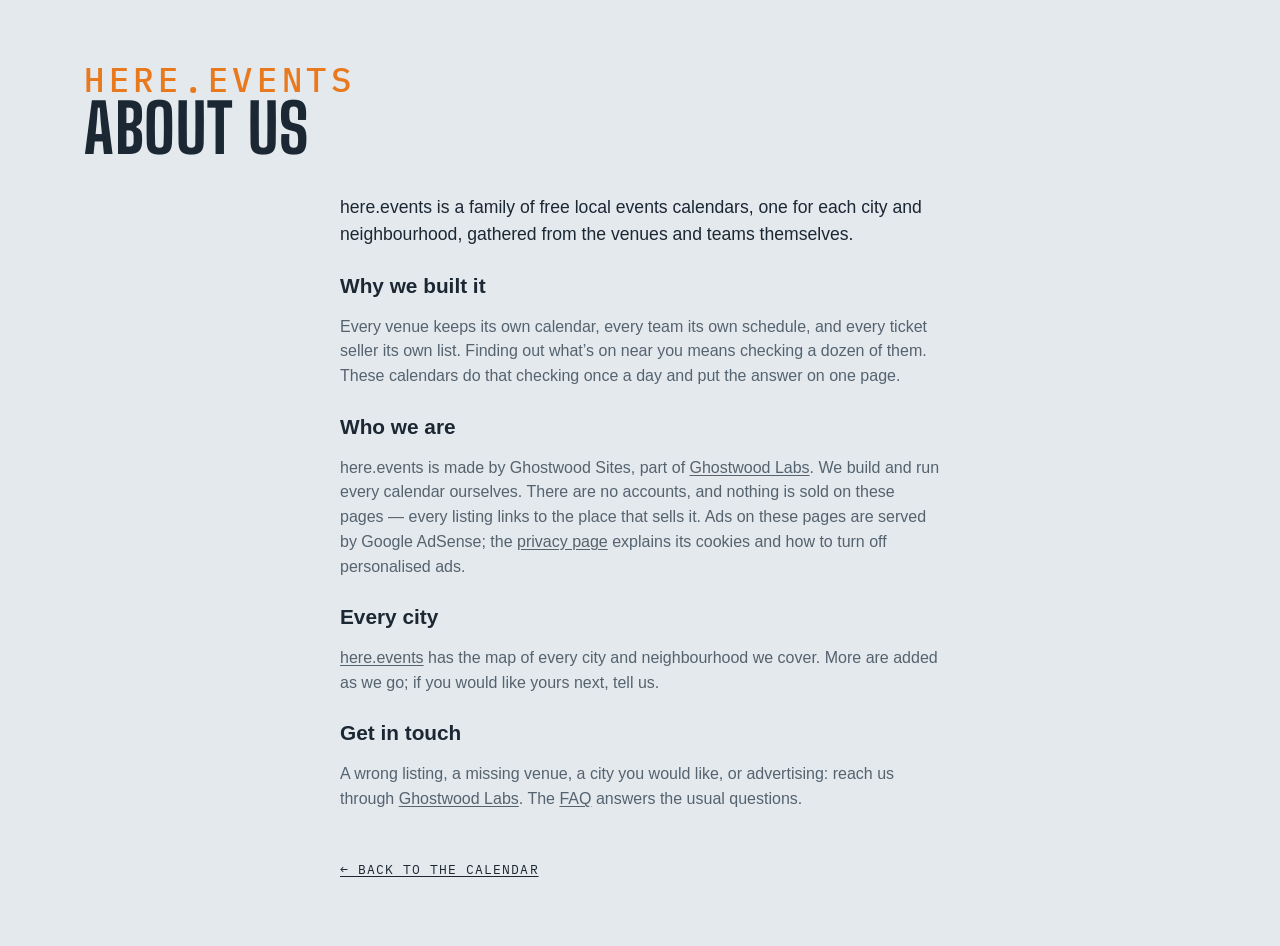
==== commit f1481f9f: "Footer: a Privacy link to here.events/privacy/; About and FAQ name AdSense instead of "no ads that f" ====
--- a/site/about.html
+++ b/site/about.html
@@ -57,7 +57,7 @@
   <p>Every venue keeps its own calendar, every team its own schedule, and every ticket seller its own list. Finding out what’s on near you means checking a dozen of them. These calendars do that checking once a day and put the answer on one page.</p>
 
   <h2>Who we are</h2>
-  <p>here.events is made by Ghostwood Sites, part of <a href="https://ghostwoodlabs.com/" rel="noopener">Ghostwood Labs</a>. We build and run every calendar ourselves. There are no accounts and no ads that follow you, and nothing is sold on these pages — every listing links to the place that sells it.</p>
+  <p>here.events is made by Ghostwood Sites, part of <a href="https://ghostwoodlabs.com/" rel="noopener">Ghostwood Labs</a>. We build and run every calendar ourselves. There are no accounts, and nothing is sold on these pages — every listing links to the place that sells it. Ads on these pages are served by Google AdSense; the <a href="https://here.events/privacy/">privacy page</a> explains its cookies and how to turn off personalised ads.</p>
 
   <h2>Every city</h2>
   <p><a href="https://here.events/">here.events</a> has the map of every city and neighbourhood we cover. More are added as we go; if you would like yours next, tell us.</p>
--- a/site/styles.css
+++ b/site/styles.css
@@ -21,6 +21,8 @@
   --v-bass: #4a9e2e; --v-cota: #332e9e; --v-germania: #9e532e; --v-heb: #2e9e74; --v-dell: #952e9e; --v-zilker: #879e2e;
   --v-stubbs: #2e669e; --v-emos: #9e2e45; --v-mohawk: #2e9e37; --v-scoot: #582e9e; --v-antones: #9e792e; --v-catil: #2e9e9a;
   --v-concourse: #9e2e82; --v-radioeast: #619e2e; --v-whitewater: #2e409e;
+  --v-13thfloor: #9e2e57; --v-hotelvegas: #823526; --v-sagebrush: #b5ba36; --v-chessclub: #2e799e; --v-vinylbeautybar: #825426; --v-baths: #36ba9f; /* the DICE venues (2026-11-03) */
+  --v-scottishriteth: #442e9e;
   --venue-text: 72%;     /* how much of the venue hue the card's venue label keeps (light mode) */
   --tint: 26%;           /* the venue wash behind a series card (light mode; 13% in the dark palette) */
   --row-a: #f3f6f8; --row-b: #d6dde3; /* the list's rows alternate light and dark grey; only a series keeps its venue's hue (Steve, 2026-10-20) */
@@ -62,6 +64,8 @@
     --v-bass: #9fea86; --v-cota: #8a86ea; --v-germania: #eaa786; --v-heb: #86eac4; --v-dell: #e186ea; --v-zilker: #d5ea86;
     --v-stubbs: #86b7ea; --v-emos: #ea869a; --v-mohawk: #86ea8e; --v-scoot: #ab86ea; --v-antones: #eac886; --v-catil: #86eae6;
     --v-concourse: #ea86d0; --v-radioeast: #b3ea86; --v-whitewater: #8696ea;
+    --v-13thfloor: #ea86aa; --v-hotelvegas: #f0b4a8; --v-sagebrush: #dfe363; --v-chessclub: #86c8ea; --v-vinylbeautybar: #f0cca8; --v-baths: #63e3ca; /* the DICE venues (2026-11-03) */
+    --v-scottishriteth: #9a86ea;
     --venue-text: 100%; --tint: 13%;
     --row-a: #1e252c; --row-b: #2c343c;
     --t-concert: #f0806a; --t-sports: #f2d21b; --t-arts: #d63a4f;
@@ -81,6 +85,8 @@
   --v-bass: #9fea86; --v-cota: #8a86ea; --v-germania: #eaa786; --v-heb: #86eac4; --v-dell: #e186ea; --v-zilker: #d5ea86;
   --v-stubbs: #86b7ea; --v-emos: #ea869a; --v-mohawk: #86ea8e; --v-scoot: #ab86ea; --v-antones: #eac886; --v-catil: #86eae6;
   --v-concourse: #ea86d0; --v-radioeast: #b3ea86; --v-whitewater: #8696ea;
+  --v-13thfloor: #ea86aa; --v-hotelvegas: #f0b4a8; --v-sagebrush: #dfe363; --v-chessclub: #86c8ea; --v-vinylbeautybar: #f0cca8; --v-baths: #63e3ca; /* the DICE venues (2026-11-03) */
+  --v-scottishriteth: #9a86ea;
   --venue-text: 100%; --tint: 13%;
   --row-a: #1e252c; --row-b: #2c343c;
   --t-concert: #f0806a; --t-sports: #f2d21b; --t-arts: #d63a4f;
@@ -407,6 +413,10 @@
 .fp-preset { font-size: .8rem; padding: .4em .85em; min-height: 2rem; }
 .fp-preset:hover { border-color: var(--ink-soft); }
 .fp-preset.is-on { background: var(--ink); color: var(--sky); border-color: var(--ink); }
+/* the panel's foot: Apply, pinned to the bottom edge while the panel scrolls (2026-11-05) */
+.fp-foot { position: sticky; bottom: -1rem; z-index: 1; display: flex; justify-content: flex-end; margin: 1.1rem -1.1rem -1rem; padding: .7rem 1.1rem; background: var(--mist); border-top: 1px solid var(--line); }
+.fp-foot .fp-apply { font-size: .9rem; font-weight: 600; padding: .45em 1.6em; min-height: 2.25rem; background: var(--ink); color: var(--sky); border-color: var(--ink); }
+.fp-foot .fp-apply:hover { background: color-mix(in srgb, var(--ink) 85%, var(--sky)); }
 .fp-group h3 {
   white-space: nowrap; /* never wraps (Steve, 2026-09-22) */
   font-family: var(--mono); font-size: .68rem; text-transform: uppercase;
@@ -871,6 +881,7 @@
 .pop-filter { display: flex; justify-content: center; gap: .5em; align-items: center; cursor: pointer; font-weight: 600; font-size: .88rem; margin: 0 0 .8rem; }
 .pop-filter input { accent-color: var(--ink); }
 .pop-filter[hidden] { display: none; } /* an author display beats the hidden attribute: say it outright (Teams mode has no filter to include) */
+.pop-filter-note { margin: -.45rem 0 .9rem; font-size: .68rem; } /* the filter row's footnote: the calendar keeps the filters it was added with (2026-11-05) */
 
 /* ---- share / embed: a <details> in the footer that opens UPWARD, its body
    floating over the list ---- */
@@ -980,6 +991,7 @@
 footer .foot-link { order: 1; } /* Advertise, Embed, Sources */
 footer #embed { order: 2; }
 footer #sources { order: 3; } /* a page link since 2026-10-29, still last on the row */
+footer #contact { order: 4; } /* the mailto, after Sources (2026-11-05) */
 /* the Advertise link: dressed as the Sources / Embed labels, after them */
 footer .foot-link { position: relative; top: -.5px; display: inline-flex; align-items: center; gap: .4rem; /* measured half a pixel under its neighbours' labels (Steve, 2026-09-15) */ font-family: var(--mono); font-size: .9rem; text-transform: uppercase; letter-spacing: .08em; color: var(--ink); text-decoration: none; padding: .2rem 0; white-space: nowrap; }
 footer .foot-link:hover { color: var(--ink-soft); }
@@ -1966,16 +1978,20 @@
 .lm-road { fill: none; stroke: var(--road); stroke-linecap: round; stroke-linejoin: round; stroke-width: calc(var(--u, 1) * .6); opacity: .45; }
 .lm-road-primary, .lm-road-trunk { stroke-width: calc(var(--u, 1) * .9); opacity: .6; }
 .lm-road-motorway { stroke-width: calc(var(--u, 1) * 1.5); opacity: .8; }
+.lm-boundary { fill: none; stroke: var(--lm-dot); stroke-width: calc(var(--u, 1) * 1.3); stroke-dasharray: calc(var(--u, 1) * 6) calc(var(--u, 1) * 3.5); stroke-linecap: round; stroke-linejoin: round; opacity: .7; pointer-events: none; } /* the city's or neighbourhood's own line (build-local-map.mjs `boundary`): dashed, the map dots' orange, over the roads and under the labels and pins */
 .lm-town { font-family: var(--mono); font-weight: 500; letter-spacing: .08em; text-transform: uppercase; fill: var(--ink-soft); paint-order: stroke; stroke: var(--mist); stroke-width: calc(var(--u, 1) * 3); stroke-linejoin: round; pointer-events: none; }
 .lm-town-dot { fill: var(--ink-soft); }
 .lm-water-name { font-family: var(--body); font-style: italic; letter-spacing: .04em; fill: color-mix(in srgb, var(--ink) 55%, #4da3f0); pointer-events: none; }
 .lm-peak { fill: none; stroke: var(--ink-soft); stroke-width: calc(var(--u, 1) * 1.2); stroke-linejoin: round; }
 .lm-peak-name { font-family: var(--mono); letter-spacing: .06em; fill: var(--ink-soft); opacity: .8; paint-order: stroke; stroke: var(--mist); stroke-width: calc(var(--u, 1) * 3); pointer-events: none; }
+:root { --lm-dot: #e8791d; } /* the map's dots: the Ghostwood orange, one shade per theme (Steve, 2026-10-30) */
+:root[data-theme="dark"] { --lm-dot: #f08a33; }
+@media (prefers-color-scheme: dark) { :root:not([data-theme="light"]) { --lm-dot: #f08a33; } }
 .lm-pin { cursor: pointer; outline: none; }
-.lm-pin circle { stroke: var(--mist); stroke-width: calc(var(--u, 1) * 1.6); transition: stroke-width .12s; }
-.lm-pin.is-empty circle { fill: var(--mist); stroke: var(--pin); stroke-dasharray: calc(var(--u, 1) * 2) calc(var(--u, 1) * 2); } /* nothing upcoming under the filters: a hollow ring in the room's colour */
+.lm-pin circle { fill: var(--pin); stroke: var(--mist); stroke-width: calc(var(--u, 1) * 1.6); transition: stroke-width .12s; }
+.lm-pin.is-empty circle { fill: var(--mist); stroke: var(--pin); stroke-dasharray: calc(var(--u, 1) * 2) calc(var(--u, 1) * 2); } /* nothing upcoming under the filters: a hollow ring */
 .lm-pin:hover circle, .lm-pin:focus-visible circle, .lm-pin.is-open circle { stroke: var(--ink); stroke-width: calc(var(--u, 1) * 2.4); }
-.lm-pin .lm-n { font-family: var(--mono); font-weight: 700; fill: var(--mist); text-anchor: middle; pointer-events: none; }
+.lm-pin .lm-n { font-family: var(--mono); font-weight: 700; fill: #141a20; text-anchor: middle; pointer-events: none; }
 .lm-pin.is-empty .lm-n { fill: var(--pin); }
 .lm-pin .lm-name { font-family: var(--body); font-weight: 600; fill: var(--ink); paint-order: stroke; stroke: var(--mist); stroke-width: calc(var(--u, 1) * 3.2); stroke-linejoin: round; pointer-events: none; }
 .lm-pin.is-empty .lm-name { fill: var(--ink-soft); font-weight: 500; }
@@ -1987,19 +2003,24 @@
 .lm-zoom button[data-z="me"] { margin-top: .3rem; } /* the crosshair: the visitor's own spot, a little apart from the zoom */
 .lm-zoom button.is-busy { opacity: .5; cursor: progress; }
 .lm-zoom button[aria-pressed="true"] { color: #2f7fd6; border-color: #2f7fd6; }
-.lm-city { cursor: pointer; }
-.lm-city-dot { fill: #1f8a4c; stroke: #fff; stroke-width: calc(var(--u, 1) * 1.5); }
-.lm-sign-board { fill: #0f7a45; stroke: #fff; stroke-width: calc(var(--u, 1) * 1); } /* one thin white line as the board's edge (Steve, 2026-10-26: 'the white border should actually be the border') */
-.lm-sign-hit { fill: #fff; opacity: 0; }
-.lm-city:hover .lm-sign-hit, .lm-city:focus-visible .lm-sign-hit { opacity: .14; }
-.lm-sign-name, .lm-sign-mi { font-family: var(--body); font-weight: 700; letter-spacing: .01em; fill: #fff; pointer-events: none; }
-.lm-sign-name { letter-spacing: .03em; }
+.lm-zoom button[data-z="cities"] { margin-top: .3rem; } /* Switch City (and Switch Neighbourhood under it): the other sites, a little apart from the zoom — in place of the green signposts (Steve, 2026-10-31) */
+.lm-zoom button[aria-expanded="true"] { color: var(--ink); border-color: var(--ink); }
+.lm-switch .lm-sw-list { list-style: none; margin: .1rem 0 .35rem; padding: 0; }
+.lm-switch .lm-sw-row { display: flex; align-items: baseline; gap: .55rem; padding: .45rem .1rem; border-top: 1px solid var(--line); color: var(--ink); text-decoration: none; font: 500 .9rem/1.25 var(--body); }
+.lm-switch li:first-child .lm-sw-row { border-top: 0; }
+.lm-switch a.lm-sw-row:hover .lm-sw-name, .lm-switch a.lm-sw-row:focus-visible .lm-sw-name { text-decoration: underline; text-underline-offset: .15em; }
+.lm-switch .lm-sw-name { flex: 1; min-width: 0; overflow: hidden; text-overflow: ellipsis; white-space: nowrap; }
+.lm-switch .lm-sw-tag { flex: none; font-family: var(--mono); font-size: .62rem; letter-spacing: .08em; text-transform: uppercase; color: var(--ink-soft); }
+.lm-switch .lm-sw-far { flex: none; font-family: var(--mono); font-size: .72rem; letter-spacing: .04em; color: var(--ink-soft); }
+.lm-switch .is-here .lm-sw-row { font-weight: 700; }
+.lm-switch .is-here .lm-sw-row::after { content: '✓'; flex: none; color: var(--ink-soft); }
+.lm-caption .lm-reset { font: inherit; letter-spacing: inherit; text-transform: inherit; color: var(--ink); background: none; border: 0; border-bottom: 1px solid currentColor; border-radius: 0; padding: 0; cursor: pointer; } /* the filters leave nothing on the map: one tap back to the default (Steve, 2026-10-31) */
+.lm-caption .lm-reset[hidden] { display: none; }
 .lm-me-dot { fill: #2f7fd6; stroke: var(--mist); stroke-width: calc(var(--u, 1) * 2); }
 .lm-me-acc { fill: #2f7fd6; fill-opacity: .14; stroke: #2f7fd6; stroke-opacity: .45; stroke-width: calc(var(--u, 1) * .8); animation: lm-pulse 2.4s ease-out infinite; transform-box: fill-box; transform-origin: center; }
 @keyframes lm-pulse { 0% { fill-opacity: .22; } 100% { fill-opacity: .08; } }
 .lm-pin.is-city circle { opacity: .78; } /* the rest of the city on a neighbourhood map: a shade quieter than the neighbourhood's own rooms */
 .lm-pin.is-city .lm-name { font-weight: 500; fill: var(--ink-soft); }
-.lm-pin .lm-stack { stroke: var(--mist); stroke-width: calc(var(--u, 1) * 1.6); } /* a group of venues (Steve, 2026-10-28): the next venues' discs peek out behind the first */
 .lm-pin.is-group .lm-name { font-weight: 700; }
 /* a group's card: one row a venue, folded like a reddit thread — [+] opens its next events under a thread line, [–] folds them */
 .lm-pop .lm-tree { margin: 0 0 .3rem; }
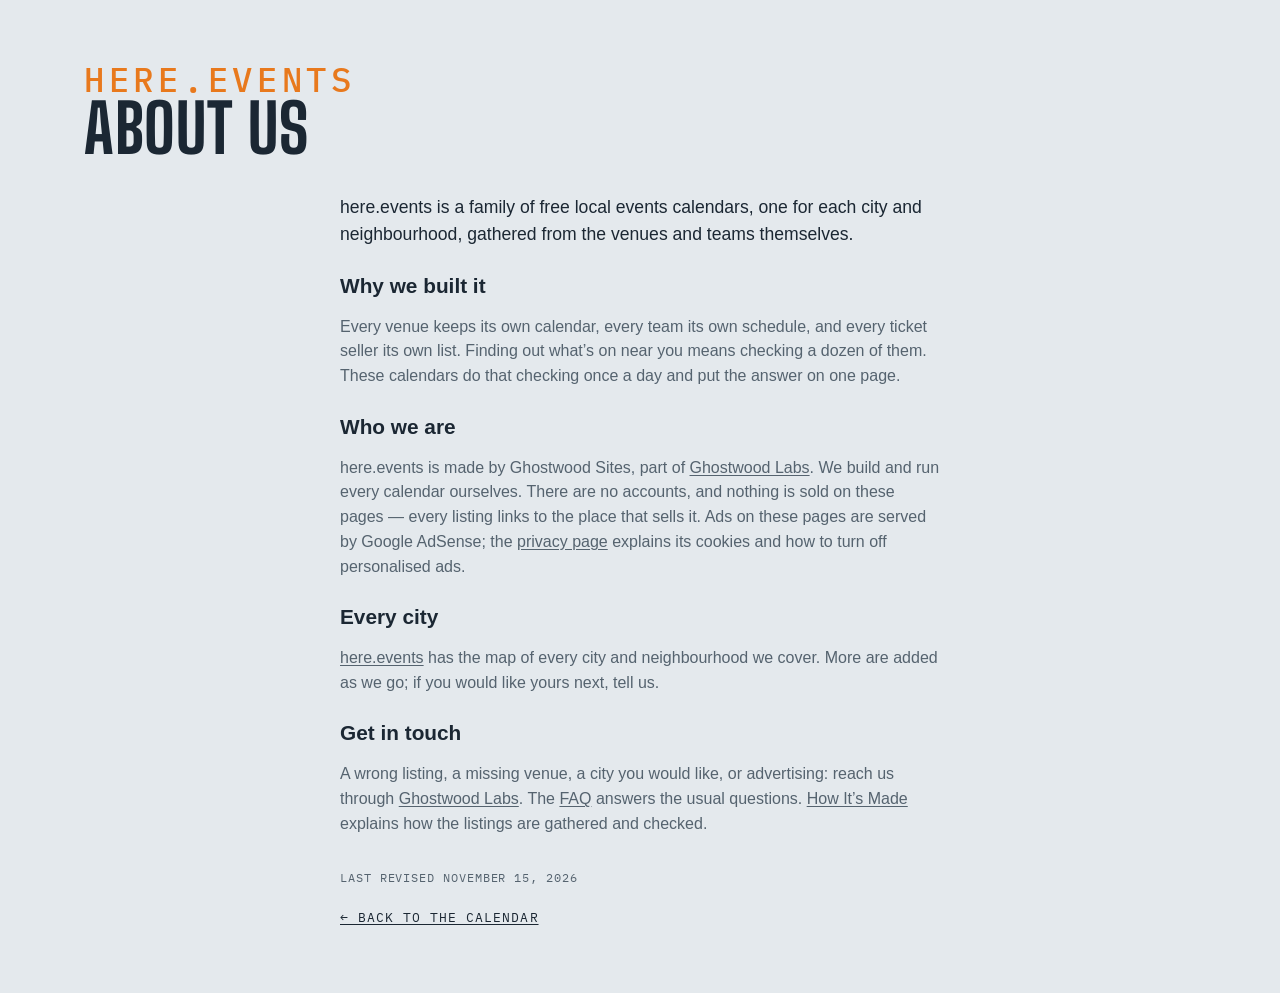
==== commit cc42f64c: "How It's Made page, Updated line, truthful sitemap dates A page on how the calendar is curated, link" ====
--- a/site/about.html
+++ b/site/about.html
@@ -63,8 +63,9 @@
   <p><a href="https://here.events/">here.events</a> has the map of every city and neighbourhood we cover. More are added as we go; if you would like yours next, tell us.</p>
 
   <h2>Get in touch</h2>
-  <p>A wrong listing, a missing venue, a city you would like, or advertising: reach us through <a href="https://ghostwoodlabs.com/" rel="noopener">Ghostwood Labs</a>. The <a href="faq.html">FAQ</a> answers the usual questions.</p>
+  <p>A wrong listing, a missing venue, a city you would like, or advertising: reach us through <a href="https://ghostwoodlabs.com/" rel="noopener">Ghostwood Labs</a>. The <a href="faq.html">FAQ</a> answers the usual questions. <a href="how.html">How It’s Made</a> explains how the listings are gathered and checked.</p>
 
+  <p class="ad-revised">Last revised <time datetime="2026-11-15">November 15, 2026</time></p>
   <a class="ad-back" href="./">← Back to the calendar</a>
 </main>
 </body>
--- a/site/styles.css
+++ b/site/styles.css
@@ -1006,6 +1006,11 @@
 .ad-page p, .ad-page li { color: var(--ink-soft); line-height: 1.55; }
 .ad-page ul { padding-left: 1.2rem; }
 .ad-page .ad-lead { font-size: 1.1rem; color: var(--ink); }
+.updated { margin: 1rem 0 -.6rem; font-family: var(--mono); font-size: .72rem; letter-spacing: .08em; text-transform: uppercase; color: var(--ink-soft); }
+.updated a { color: var(--ink); }
+body:has(#mapView:not([hidden])) .updated { display: none; }
+.ad-page .ad-revised { margin-top: 2rem; font-family: var(--mono); font-size: .72rem; letter-spacing: .08em; text-transform: uppercase; }
+.ad-page .ad-revised + .ad-back { margin-top: .6rem; }
 .ad-page .ad-back { display: inline-block; margin-top: 2rem; font-family: var(--mono); font-size: .8rem; text-transform: uppercase; letter-spacing: .08em; color: var(--ink); }
 footer .share summary { font-size: .9rem; white-space: nowrap; }
 .foot-inner.is-tight .share summary span, .foot-inner.is-tighter .gw-credit {
